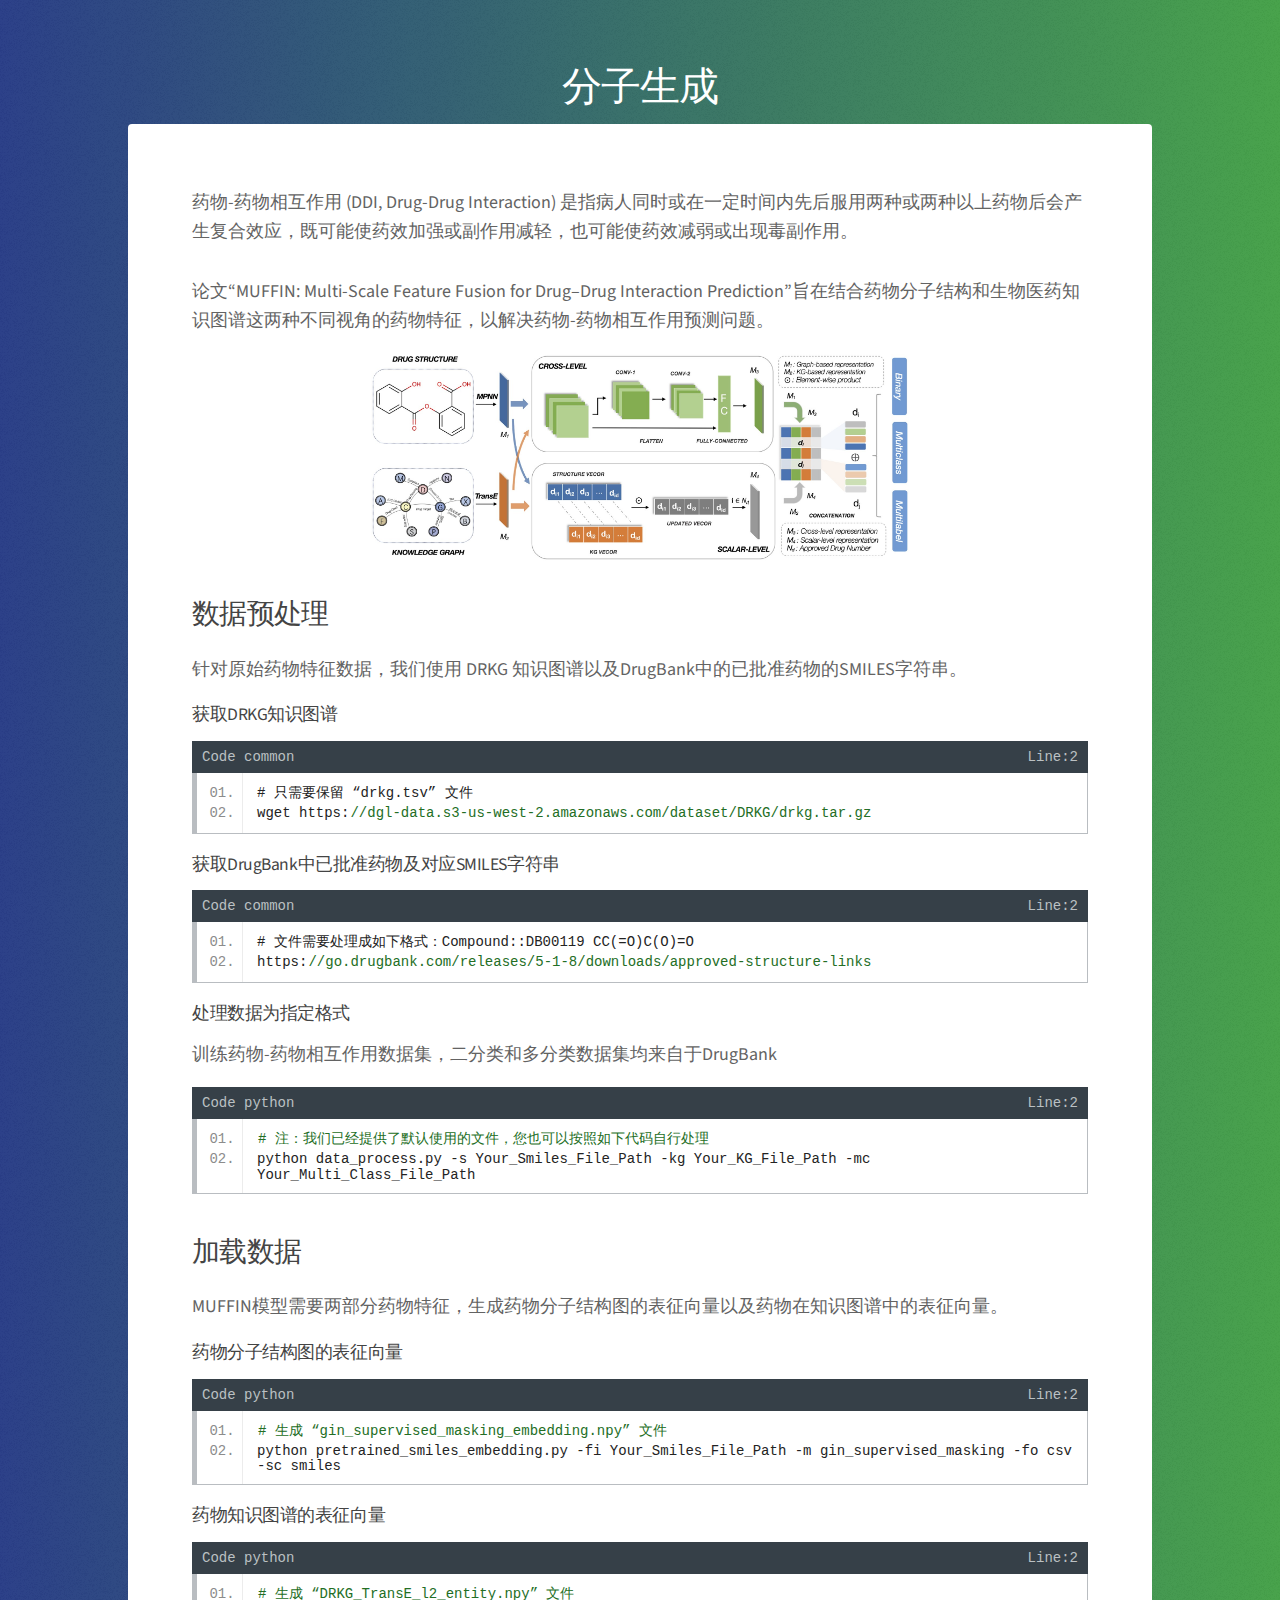
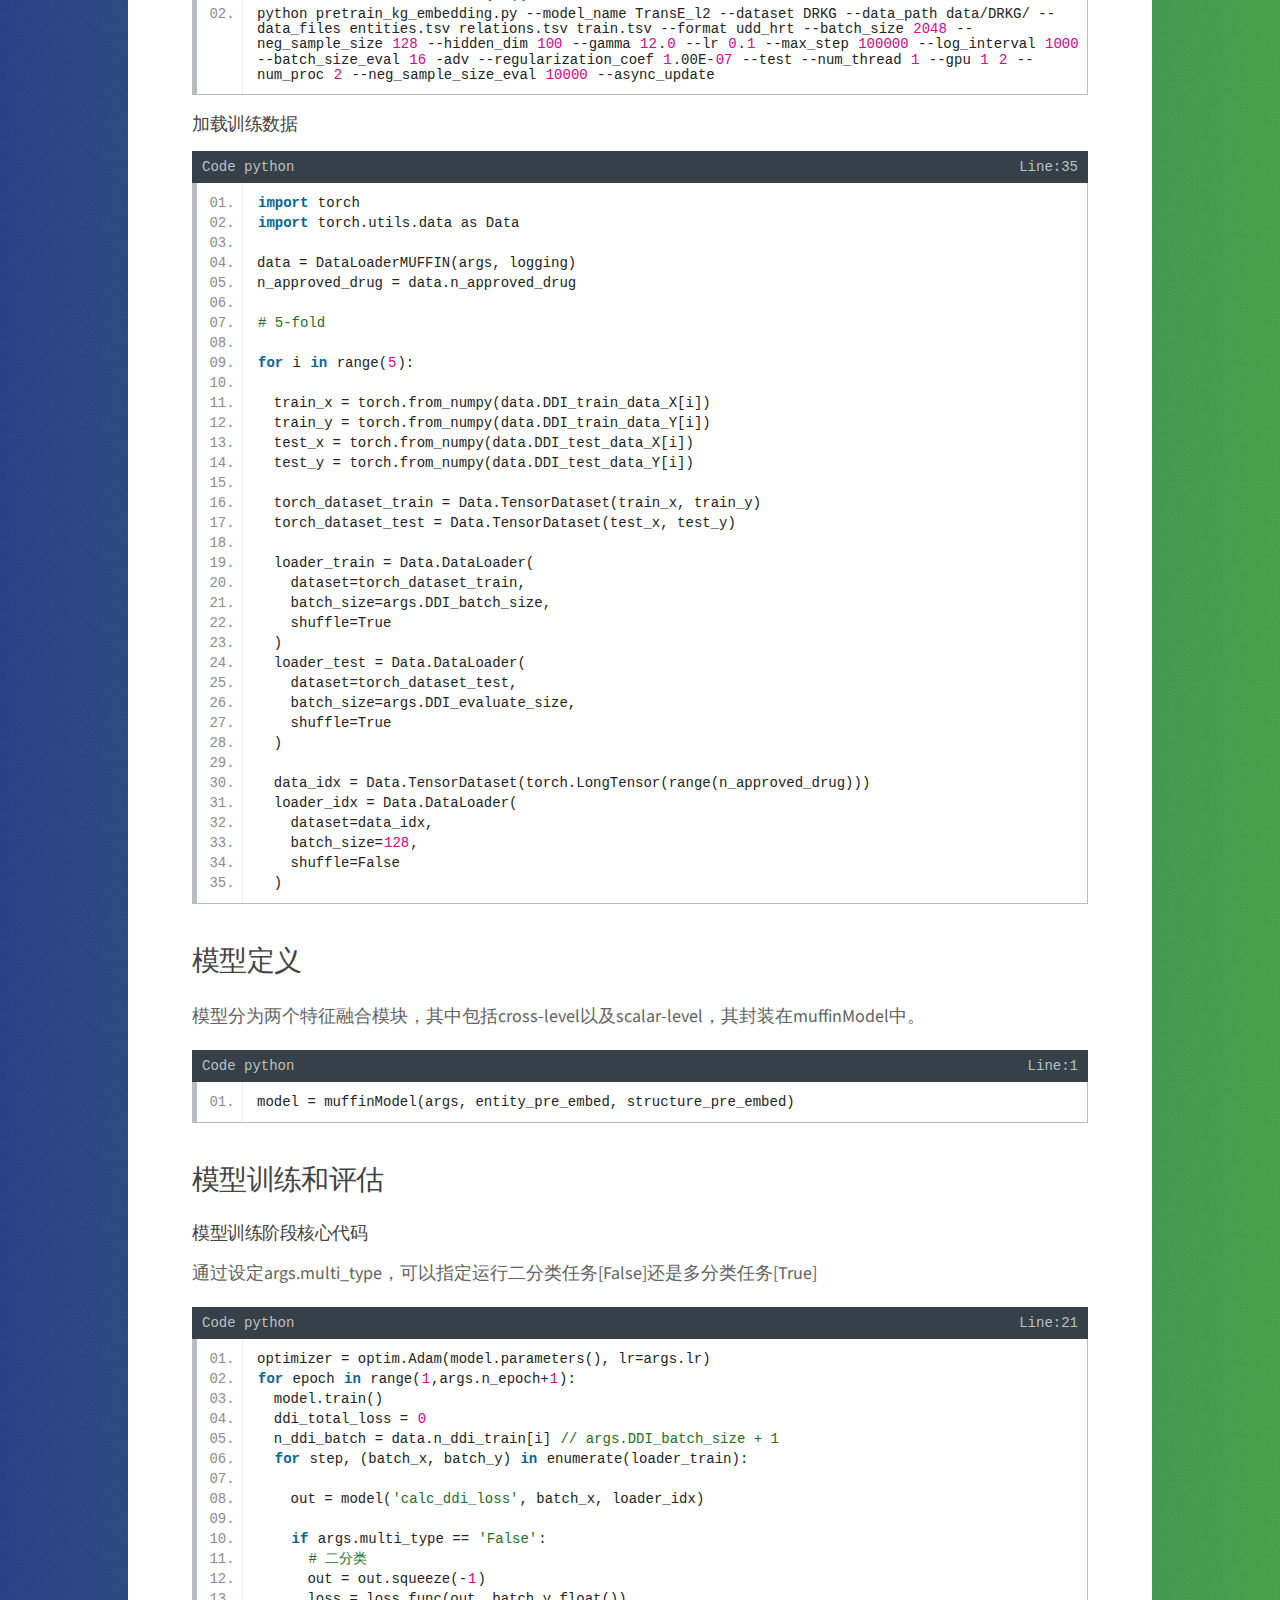
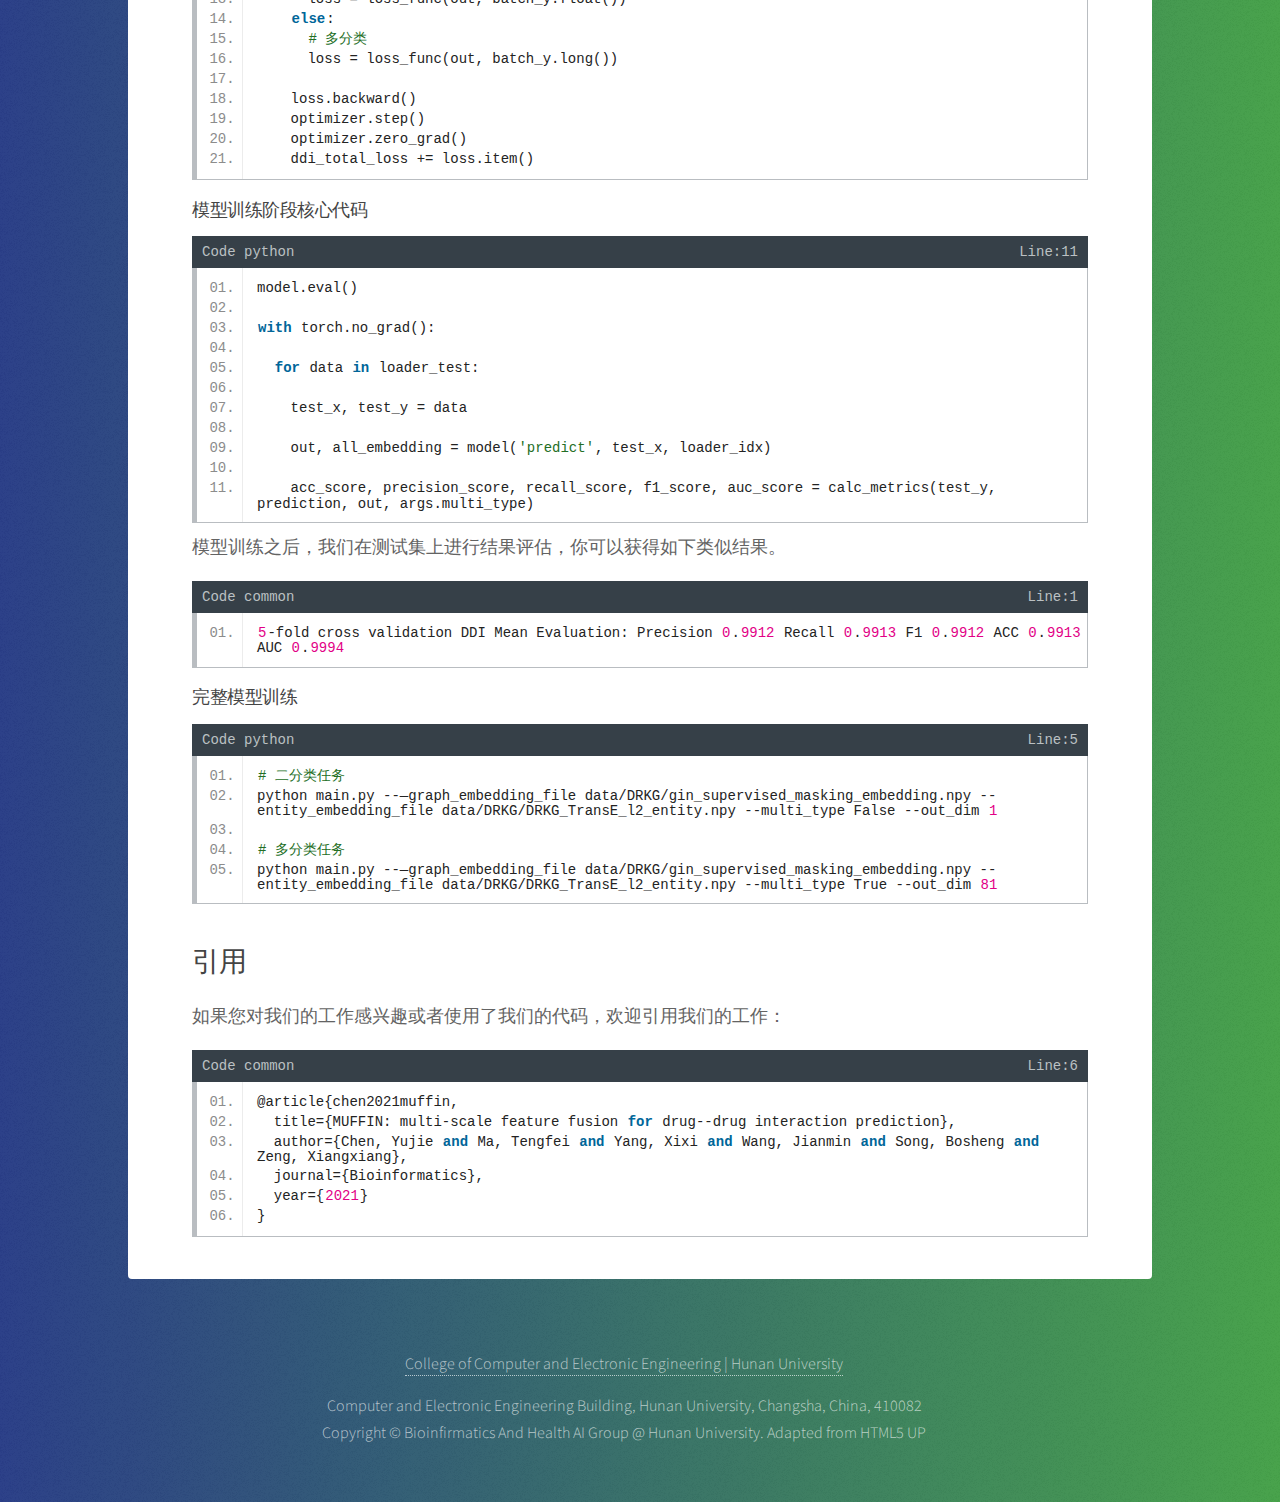
==== elements_files/element_five.html @ cf4b281a "Add files via upload" ====
<!DOCTYPE HTML>
<!--
	Stellar by HTML5 UP
	html5up.net | @ajlkn
	Free for personal and commercial use under the CCA 3.0 license (html5up.net/license)
-->
<html>
	<head>
		<title>Interaction prediction</title>
		<meta charset="utf-8" />
		<meta name="viewport" content="width=device-width, initial-scale=1, user-scalable=no" />
		<link rel="stylesheet" href="../assets/css/main.css" />
		<noscript><link rel="stylesheet" href="../assets/css/noscript.css" /></noscript>
		<link type="text/css" rel="stylesheet" href="../assets/css/elements.css" />
		<link rel="stylesheet" href="../iceui/src/iceCode.css" />
        <script src="../iceui/src/iceCode.js"></script>
       
	</head>
	<body class="is-preload">

		<!-- Wrapper -->
			<div id="wrapper">

				<!-- Header -->
					<header id="header">
						<h1>分子生成</h1>
						<!-- <p>描述</p> -->
					</header>

				<!-- Main -->
					<div id="main">

						<!-- Content -->
							<section id="content" class="main">

								<!-- Text -->
									<section>
										
										<p><b>药物-药物相互作用 (DDI, Drug-Drug Interaction) 是指病人同时或在一定时间内先后服用两种或两种以上药物后会产生复合效应，既可能使药效加强或副作用减轻，也可能使药效减弱或出现毒副作用。</b>
										<br/><br/>
									    <b>论文“MUFFIN: Multi-Scale Feature Fusion for Drug–Drug Interaction Prediction”旨在结合药物分子结构和生物医药知识图谱这两种不同视角的药物特征，以解决药物-药物相互作用预测问题。</b></p>
									    <div class="col-12" align="center"><span class="image fit"><img src="../images/self_image/interaction_prediction.png" alt="" /></span></div>

									    <h2><b>数据预处理</b></h2>
										<p><b>针对原始药物特征数据，我们使用 DRKG 知识图谱以及DrugBank中的已批准药物的SMILES字符串。</b></p>
										<h4><b>获取DRKG知识图谱</b></h4>
										<pre class = "pre"># 只需要保留 “drkg.tsv” 文件
wget https://dgl-data.s3-us-west-2.amazonaws.com/dataset/DRKG/drkg.tar.gz</pre>
<h4><b>获取DrugBank中已批准药物及对应SMILES字符串</b></h4>
										<pre class = "pre"># 文件需要处理成如下格式：Compound::DB00119 CC(=O)C(O)=O
https://go.drugbank.com/releases/5-1-8/downloads/approved-structure-links</pre>
<h4><b>处理数据为指定格式</b></h4>
<p><b>训练药物-药物相互作用数据集，二分类和多分类数据集均来自于DrugBank</b></p>
										<pre class="iceCode:python">
# 注：我们已经提供了默认使用的文件，您也可以按照如下代码自行处理
python data_process.py -s Your_Smiles_File_Path -kg Your_KG_File_Path -mc Your_Multi_Class_File_Path</pre><br/>

<h2><b>加载数据</b></h2>
<p><b>MUFFIN模型需要两部分药物特征，生成药物分子结构图的表征向量以及药物在知识图谱中的表征向量。</b></p>
<h4><b>药物分子结构图的表征向量</b></h4>
<pre class="iceCode:python">
# 生成 “gin_supervised_masking_embedding.npy” 文件
python pretrained_smiles_embedding.py -fi Your_Smiles_File_Path -m gin_supervised_masking -fo csv -sc smiles</pre>
<h4><b>药物知识图谱的表征向量</b></h4>
<pre class="iceCode:python">
# 生成 “DRKG_TransE_l2_entity.npy” 文件
python pretrain_kg_embedding.py --model_name TransE_l2 --dataset DRKG --data_path data/DRKG/ --data_files entities.tsv relations.tsv train.tsv --format udd_hrt --batch_size 2048 --neg_sample_size 128 --hidden_dim 100 --gamma 12.0 --lr 0.1 --max_step 100000 --log_interval 1000 --batch_size_eval 16 -adv --regularization_coef 1.00E-07 --test --num_thread 1 --gpu 1 2 --num_proc 2 --neg_sample_size_eval 10000 --async_update</pre>
<h4><b>加载训练数据</b></h4>
<pre class="iceCode:python">
import torch
import torch.utils.data as Data

data = DataLoaderMUFFIN(args, logging)
n_approved_drug = data.n_approved_drug

# 5-fold

for i in range(5):
  
  train_x = torch.from_numpy(data.DDI_train_data_X[i])
  train_y = torch.from_numpy(data.DDI_train_data_Y[i])
  test_x = torch.from_numpy(data.DDI_test_data_X[i])
  test_y = torch.from_numpy(data.DDI_test_data_Y[i])

  torch_dataset_train = Data.TensorDataset(train_x, train_y)
  torch_dataset_test = Data.TensorDataset(test_x, test_y)

  loader_train = Data.DataLoader(
    dataset=torch_dataset_train,
    batch_size=args.DDI_batch_size,
    shuffle=True
  )
  loader_test = Data.DataLoader(
    dataset=torch_dataset_test,
    batch_size=args.DDI_evaluate_size,
    shuffle=True
  )
  
  data_idx = Data.TensorDataset(torch.LongTensor(range(n_approved_drug)))
  loader_idx = Data.DataLoader(
    dataset=data_idx,
    batch_size=128,
    shuffle=False
  )</pre><br/>
  <h2><b>模型定义</b></h2>
<p><b>模型分为两个特征融合模块，其中包括cross-level以及scalar-level，其封装在muffinModel中。</b></p>
<pre class="iceCode:python">
model = muffinModel(args, entity_pre_embed, structure_pre_embed)</pre><br/>
<h2><b>模型训练和评估</b></h2>
<h4><b>模型训练阶段核心代码</b></h4>
<p><b>通过设定args.multi_type，可以指定运行二分类任务[False]还是多分类任务[True]</b></p>
<pre class="iceCode:python">
optimizer = optim.Adam(model.parameters(), lr=args.lr)
for epoch in range(1,args.n_epoch+1):
  model.train()
  ddi_total_loss = 0
  n_ddi_batch = data.n_ddi_train[i] // args.DDI_batch_size + 1
  for step, (batch_x, batch_y) in enumerate(loader_train):
    
    out = model('calc_ddi_loss', batch_x, loader_idx)
    
    if args.multi_type == 'False':
      # 二分类
      out = out.squeeze(-1)
      loss = loss_func(out, batch_y.float())
    else:
      # 多分类
      loss = loss_func(out, batch_y.long())
    
    loss.backward()
    optimizer.step()
    optimizer.zero_grad()
    ddi_total_loss += loss.item()</pre>

<h4><b>模型训练阶段核心代码</b></h4>
<pre class="iceCode:python">
model.eval()

with torch.no_grad():

  for data in loader_test:

    test_x, test_y = data
    
    out, all_embedding = model('predict', test_x, loader_idx)
    
    acc_score, precision_score, recall_score, f1_score, auc_score = calc_metrics(test_y, prediction, out, args.multi_type) </pre>
<p><b>模型训练之后，我们在测试集上进行结果评估，你可以获得如下类似结果。</b></p>
<pre class = "pre">5-fold cross validation DDI Mean Evaluation: Precision 0.9912 Recall 0.9913 F1 0.9912 ACC 0.9913 AUC 0.9994</pre>
<h4><b>完整模型训练</b></h4>
<pre class="iceCode:python">
# 二分类任务
python main.py --—graph_embedding_file data/DRKG/gin_supervised_masking_embedding.npy --entity_embedding_file data/DRKG/DRKG_TransE_l2_entity.npy --multi_type False --out_dim 1

# 多分类任务
python main.py --—graph_embedding_file data/DRKG/gin_supervised_masking_embedding.npy --entity_embedding_file data/DRKG/DRKG_TransE_l2_entity.npy --multi_type True --out_dim 81 </pre><br/>
<h2><b>引用</b></h2>
<p><b>如果您对我们的工作感兴趣或者使用了我们的代码，欢迎引用我们的工作：</b></p>
<pre class = "pre">@article{chen2021muffin,
  title={MUFFIN: multi-scale feature fusion for drug--drug interaction prediction},
  author={Chen, Yujie and Ma, Tengfei and Yang, Xixi and Wang, Jianmin and Song, Bosheng and Zeng, Xiangxiang},
  journal={Bioinformatics},
  year={2021}
}
</pre>
									    </div>
								        </div>
									</section>

									
					</div>

				<!-- Footer -->
					<footer id="footer">
						<!-- <p class="copyright">&copy; Untitled. Design: <a href="https://html5up.net" target="_blank">HTML5 UP</a>.</p>
						<section id="footer"> -->
							<p class="copyright">
								<a href="http://csee.hnu.edu.cn/" target="_blank">College of Computer and Electronic Engineering | Hunan University</a>
							</p>
							<p class="copyright">Computer and Electronic Engineering Building, Hunan University, Changsha, China, 410082<br />Copyright © Bioinfirmatics And Health AI Group @ Hunan University. Adapted from HTML5 UP</p>
					
					</footer>

			</div>

		<!-- Scripts -->
			<script src="../assets/js/jquery.min.js"></script>
			<script src="../assets/js/jquery.scrollex.min.js"></script>
			<script src="../assets/js/jquery.scrolly.min.js"></script>
			<script src="../assets/js/browser.min.js"></script>
			<script src="../assets/js/breakpoints.min.js"></script>
			<script src="../assets/js/util.js"></script>
			<script src="../assets/js/main.js"></script>
			<script>ice.code.light();</script>

	</body>
</html>
---- assets/css/main.css ----
@import url(fontawesome-all.min.css);
@import 'https://fonts.googleapis.com/css?family=Source+Sans+Pro:300,400';

/*
	Stellar by HTML5 UP
	html5up.net | @ajlkn
	Free for personal and commercial use under the CCA 3.0 license (html5up.net/license)
*/

html, body, div, span, applet, object,
iframe, h1, h2, h3, h4, h5, h6, p, blockquote,
pre, a, abbr, acronym, address, big, cite,
code, del, dfn, em, img, ins, kbd, q, s, samp,
small, strike, strong, sub, sup, tt, var, b,
u, i, center, dl, dt, dd, ol, ul, li, fieldset,
form, label, legend, table, caption, tbody,
tfoot, thead, tr, th, td, article, aside,
canvas, details, embed, figure, figcaption,
footer, header, hgroup, menu, nav, output, ruby,
section, summary, time, mark, audio, video {
	margin: 0;
	padding: 0;
	border: 0;
	font-size: 100%;
	font: inherit;
	vertical-align: baseline;}

article, aside, details, figcaption, figure,
footer, header, hgroup, menu, nav, section {
	display: block;}

body {
	line-height: 1;
}

ol, ul {
	list-style: none;
}

blockquote, q {
	quotes: none;
}

	blockquote:before, blockquote:after, q:before, q:after {
		content: '';
		content: none;
	}

table {
	border-collapse: collapse;
	border-spacing: 0;
}

body {
	-webkit-text-size-adjust: none;
}

mark {
	background-color: transparent;
	color: inherit;
}

input::-moz-focus-inner {
	border: 0;
	padding: 0;
}

input, select, textarea {
	-moz-appearance: none;
	-webkit-appearance: none;
	-ms-appearance: none;
	appearance: none;
}

/* Basic */

	@-ms-viewport {
		width: device-width;
	}

	body {
		-ms-overflow-style: scrollbar;
	}

	@media screen and (max-width: 480px) {

		html, body {
			min-width: 320px;
		}

	}

	html {
		box-sizing: border-box;
	}

	*, *:before, *:after {
		box-sizing: inherit;
	}

	body {
		background-color: #935d8c;
		background-image: url("images/overlay.png"), -moz-linear-gradient(45deg, #e37682 15%, #5f4d93 85%);
		background-image: url("images/overlay.png"), -webkit-linear-gradient(45deg, #e37682 15%, #5f4d93 85%);
		background-image: url("images/overlay.png"), -ms-linear-gradient(45deg, #e37682 15%, #5f4d93 85%);
		/*background-image: url("images/overlay.png"), linear-gradient(45deg, #e37682 15%, #5f4d93 85%);*/
		/*background-image: url("images/overlay.png"), linear-gradient(45deg, #726193 20%, #e37b7c 60%, #ffe4b4);*/
		/*background-image: url("images/overlay.png"), linear-gradient(45deg,  #9dc66b 20%, #4fa49a 55%, #4361c2);*/
		/*background-image: url("images/overlay.png"), linear-gradient(to right, rgb(62, 81, 81), rgb(222, 203, 164));*/
		background-image: url("images/overlay.png"), linear-gradient(to right, rgb(40, 60, 134), rgb(69, 162, 71));

		 
		
	}

		body.is-preload *, body.is-preload *:before, body.is-preload *:after {
			-moz-animation: none !important;
			-webkit-animation: none !important;
			-ms-animation: none !important;
			animation: none !important;
			-moz-transition: none !important;
			-webkit-transition: none !important;
			-ms-transition: none !important;
			transition: none !important;
		}

/* Type */

	body {
		background-color: #935d8c;
		color: rgba(255, 255, 255, 0.65);
	}

	body, input, select, textarea {
		font-family: "Source Sans Pro", Helvetica, sans-serif;
		font-size: 17pt;
		font-weight: 300;
		line-height: 1.65;
	}

		@media screen and (max-width: 1680px) {

			body, input, select, textarea {
				font-size: 14pt;
			}

		}

		@media screen and (max-width: 1280px) {

			body, input, select, textarea {
				font-size: 12pt;
			}

		}

		@media screen and (max-width: 360px) {

			body, input, select, textarea {
				font-size: 11pt;
			}

		}

	a {
		-moz-transition: color 0.2s ease, border-bottom 0.2s ease;
		-webkit-transition: color 0.2s ease, border-bottom 0.2s ease;
		-ms-transition: color 0.2s ease, border-bottom 0.2s ease;
		transition: color 0.2s ease, border-bottom 0.2s ease;
		text-decoration: none;
		border-bottom: dotted 1px;
		color: inherit;
	}

		a:hover {
			border-bottom-color: transparent;
		}

	strong, b {
		font-weight: 400;
	}

	em, i {
		font-style: italic;
	}

	p {
		margin: 0 0 2em 0;
	}

		p.content {
			-moz-columns: 20em 2;
			-webkit-columns: 20em 2;
			-ms-columns: 20em 2;
			columns: 20em 2;
			-moz-column-gap: 2em;
			-webkit-column-gap: 2em;
			-ms-column-gap: 2em;
			column-gap: 2em;
			text-align: justify;
		}

	h1, h2, h3, h4, h5, h6 {
		font-weight: 300;
		line-height: 1.5;
		margin: 0 0 0.7em 0;
		letter-spacing: -0.025em;
	}

		h1 a, h2 a, h3 a, h4 a, h5 a, h6 a {
			color: inherit;
			text-decoration: none;
		}

	h1 {
		font-size: 2.5em;
		line-height: 1.2;
	}

	h2 {
		font-size: 1.5em;
	}

	h3 {
		font-size: 1.25em;
	}

	h4 {
		font-size: 1.1em;
	}

	h5 {
		font-size: 0.9em;
	}

	h6 {
		font-size: 0.7em;
	}

	@media screen and (max-width: 736px) {

		h1 {
			font-size: 2em;
		}

	}

	sub {
		font-size: 0.8em;
		position: relative;
		top: 0.5em;
	}

	sup {
		font-size: 0.8em;
		position: relative;
		top: -0.5em;
	}

	blockquote {
		border-left: solid 4px;
		font-style: italic;
		margin: 0 0 2em 0;
		padding: 0.5em 0 0.5em 2em;
	}

	code {
		border-radius: 8px;
		border: solid 1px;
		font-family: "Courier New", monospace;
		font-size: 0.9em;
		margin: 0 0.25em;
		padding: 0.25em 0.65em;
	}

	/*pre {
		-webkit-overflow-scrolling: touch;
		font-family: "Courier New", monospace;
		font-size: 0.9em;
		margin: 0 0 2em 0;
	}

		pre code {
			display: block;
			line-height: 1.75;
			padding: 1em 1.5em;
			overflow-x: auto;
		}*/

	hr {
		border: 0;
		border-bottom: solid 1px;
		margin: 2em 0;
	}

		hr.major {
			margin: 3em 0;
		}

	.align-left {
		text-align: left;
	}

	.align-center {
		text-align: center;
	}

	.align-right {
		text-align: right;
	}

	input, select, textarea {
		color: #ffffff;
	}

	a:hover {
		color: #ffffff;
	}

	strong, b {
		color: #ffffff;
	}

	h1, h2, h3, h4, h5, h6 {
		color: #ffffff;
	}

	blockquote {
		border-left-color: rgba(255, 255, 255, 0.35);
	}

	code {
		background: rgba(255, 255, 255, 0.075);
		border-color: rgba(255, 255, 255, 0.35);
	}

	hr {
		border-bottom-color: rgba(255, 255, 255, 0.35);
	}

/* Row */

	.row {
		display: flex;
		flex-wrap: wrap;
		box-sizing: border-box;
		align-items: stretch;
	}

		.row > * {
			box-sizing: border-box;
		}

		.row.gtr-uniform > * > :last-child {
			margin-bottom: 0;
		}

		.row.aln-left {
			justify-content: flex-start;
		}

		.row.aln-center {
			justify-content: center;
		}

		.row.aln-right {
			justify-content: flex-end;
		}

		.row.aln-top {
			align-items: flex-start;
		}

		.row.aln-middle {
			align-items: center;
		}

		.row.aln-bottom {
			align-items: flex-end;
		}

		.row > .imp {
			order: -1;
		}

		.row > .col-1 {
			width: 8.33333%;
		}

		.row > .off-1 {
			margin-left: 8.33333%;
		}

		.row > .col-2 {
			width: 16.66667%;
		}

		.row > .off-2 {
			margin-left: 16.66667%;
		}

		.row > .col-3 {
			width: 25%;
		}

		.row > .off-3 {
			margin-left: 25%;
		}

		.row > .col-4 {
			width: 33.33333%;
		}

		.row > .off-4 {
			margin-left: 33.33333%;
		}

		.row > .col-5 {
			width: 41.66667%;
		}

		.row > .off-5 {
			margin-left: 41.66667%;
		}

		.row > .col-6 {
			width: 50%;
		}

		.row > .off-6 {
			margin-left: 50%;
		}

		.row > .col-7 {
			width: 58.33333%;
		}

		.row > .off-7 {
			margin-left: 58.33333%;
		}

		.row > .col-8 {
			width: 66.66667%;
		}

		.row > .off-8 {
			margin-left: 66.66667%;
		}

		.row > .col-9 {
			width: 75%;
		}

		.row > .off-9 {
			margin-left: 75%;
		}

		.row > .col-10 {
			width: 83.33333%;
		}

		.row > .off-10 {
			margin-left: 83.33333%;
		}

		.row > .col-11 {
			width: 91.66667%;
		}

		.row > .off-11 {
			margin-left: 91.66667%;
		}

		.row > .col-12 {
			width: 100%;
		}

		.row > .off-12 {
			margin-left: 100%;
		}

		.row.gtr-0 {
			margin-top: 0;
			margin-left: 0em;
		}

			.row.gtr-0 > * {
				padding: 0 0 0 0em;
			}

			.row.gtr-0.gtr-uniform {
				margin-top: 0em;
			}

				.row.gtr-0.gtr-uniform > * {
					padding-top: 0em;
				}

		.row.gtr-25 {
			margin-top: 0;
			margin-left: -0.375em;
		}

			.row.gtr-25 > * {
				padding: 0 0 0 0.375em;
			}

			.row.gtr-25.gtr-uniform {
				margin-top: -0.375em;
			}

				.row.gtr-25.gtr-uniform > * {
					padding-top: 0.375em;
				}

		.row.gtr-50 {
			margin-top: 0;
			margin-left: -0.75em;
		}

			.row.gtr-50 > * {
				padding: 0 0 0 0.75em;
			}

			.row.gtr-50.gtr-uniform {
				margin-top: -0.75em;
			}

				.row.gtr-50.gtr-uniform > * {
					padding-top: 0.75em;
				}

		.row {
			margin-top: 0;
			margin-left: -1.5em;
		}

			.row > * {
				padding: 0 0 0 1.5em;
			}

			.row.gtr-uniform {
				margin-top: -1.5em;
			}

				.row.gtr-uniform > * {
					padding-top: 1.5em;
				}

		.row.gtr-150 {
			margin-top: 0;
			margin-left: -2.25em;
		}

			.row.gtr-150 > * {
				padding: 0 0 0 2.25em;
			}

			.row.gtr-150.gtr-uniform {
				margin-top: -2.25em;
			}

				.row.gtr-150.gtr-uniform > * {
					padding-top: 2.25em;
				}

		.row.gtr-200 {
			margin-top: 0;
			margin-left: -3em;
		}

			.row.gtr-200 > * {
				padding: 0 0 0 3em;
			}

			.row.gtr-200.gtr-uniform {
				margin-top: -3em;
			}

				.row.gtr-200.gtr-uniform > * {
					padding-top: 3em;
				}

		@media screen and (max-width: 1680px) {

			.row {
				display: flex;
				flex-wrap: wrap;
				box-sizing: border-box;
				align-items: stretch;
			}

				.row > * {
					box-sizing: border-box;
				}

				.row.gtr-uniform > * > :last-child {
					margin-bottom: 0;
				}

				.row.aln-left {
					justify-content: flex-start;
				}

				.row.aln-center {
					justify-content: center;
				}

				.row.aln-right {
					justify-content: flex-end;
				}

				.row.aln-top {
					align-items: flex-start;
				}

				.row.aln-middle {
					align-items: center;
				}

				.row.aln-bottom {
					align-items: flex-end;
				}

				.row > .imp-xlarge {
					order: -1;
				}

				.row > .col-1-xlarge {
					width: 8.33333%;
				}

				.row > .off-1-xlarge {
					margin-left: 8.33333%;
				}

				.row > .col-2-xlarge {
					width: 16.66667%;
				}

				.row > .off-2-xlarge {
					margin-left: 16.66667%;
				}

				.row > .col-3-xlarge {
					width: 25%;
				}

				.row > .off-3-xlarge {
					margin-left: 25%;
				}

				.row > .col-4-xlarge {
					width: 33.33333%;
				}

				.row > .off-4-xlarge {
					margin-left: 33.33333%;
				}

				.row > .col-5-xlarge {
					width: 41.66667%;
				}

				.row > .off-5-xlarge {
					margin-left: 41.66667%;
				}

				.row > .col-6-xlarge {
					width: 50%;
				}

				.row > .off-6-xlarge {
					margin-left: 50%;
				}

				.row > .col-7-xlarge {
					width: 58.33333%;
				}

				.row > .off-7-xlarge {
					margin-left: 58.33333%;
				}

				.row > .col-8-xlarge {
					width: 66.66667%;
				}

				.row > .off-8-xlarge {
					margin-left: 66.66667%;
				}

				.row > .col-9-xlarge {
					width: 75%;
				}

				.row > .off-9-xlarge {
					margin-left: 75%;
				}

				.row > .col-10-xlarge {
					width: 83.33333%;
				}

				.row > .off-10-xlarge {
					margin-left: 83.33333%;
				}

				.row > .col-11-xlarge {
					width: 91.66667%;
				}

				.row > .off-11-xlarge {
					margin-left: 91.66667%;
				}

				.row > .col-12-xlarge {
					width: 100%;
				}

				.row > .off-12-xlarge {
					margin-left: 100%;
				}

				.row.gtr-0 {
					margin-top: 0;
					margin-left: 0em;
				}

					.row.gtr-0 > * {
						padding: 0 0 0 0em;
					}

					.row.gtr-0.gtr-uniform {
						margin-top: 0em;
					}

						.row.gtr-0.gtr-uniform > * {
							padding-top: 0em;
						}

				.row.gtr-25 {
					margin-top: 0;
					margin-left: -0.375em;
				}

					.row.gtr-25 > * {
						padding: 0 0 0 0.375em;
					}

					.row.gtr-25.gtr-uniform {
						margin-top: -0.375em;
					}

						.row.gtr-25.gtr-uniform > * {
							padding-top: 0.375em;
						}

				.row.gtr-50 {
					margin-top: 0;
					margin-left: -0.75em;
				}

					.row.gtr-50 > * {
						padding: 0 0 0 0.75em;
					}

					.row.gtr-50.gtr-uniform {
						margin-top: -0.75em;
					}

						.row.gtr-50.gtr-uniform > * {
							padding-top: 0.75em;
						}

				.row {
					margin-top: 0;
					margin-left: -1.5em;
				}

					.row > * {
						padding: 0 0 0 1.5em;
					}

					.row.gtr-uniform {
						margin-top: -1.5em;
					}

						.row.gtr-uniform > * {
							padding-top: 1.5em;
						}

				.row.gtr-150 {
					margin-top: 0;
					margin-left: -2.25em;
				}

					.row.gtr-150 > * {
						padding: 0 0 0 2.25em;
					}

					.row.gtr-150.gtr-uniform {
						margin-top: -2.25em;
					}

						.row.gtr-150.gtr-uniform > * {
							padding-top: 2.25em;
						}

				.row.gtr-200 {
					margin-top: 0;
					margin-left: -3em;
				}

					.row.gtr-200 > * {
						padding: 0 0 0 3em;
					}

					.row.gtr-200.gtr-uniform {
						margin-top: -3em;
					}

						.row.gtr-200.gtr-uniform > * {
							padding-top: 3em;
						}

		}

		@media screen and (max-width: 1280px) {

			.row {
				display: flex;
				flex-wrap: wrap;
				box-sizing: border-box;
				align-items: stretch;
			}

				.row > * {
					box-sizing: border-box;
				}

				.row.gtr-uniform > * > :last-child {
					margin-bottom: 0;
				}

				.row.aln-left {
					justify-content: flex-start;
				}

				.row.aln-center {
					justify-content: center;
				}

				.row.aln-right {
					justify-content: flex-end;
				}

				.row.aln-top {
					align-items: flex-start;
				}

				.row.aln-middle {
					align-items: center;
				}

				.row.aln-bottom {
					align-items: flex-end;
				}

				.row > .imp-large {
					order: -1;
				}

				.row > .col-1-large {
					width: 8.33333%;
				}

				.row > .off-1-large {
					margin-left: 8.33333%;
				}

				.row > .col-2-large {
					width: 16.66667%;
				}

				.row > .off-2-large {
					margin-left: 16.66667%;
				}

				.row > .col-3-large {
					width: 25%;
				}

				.row > .off-3-large {
					margin-left: 25%;
				}

				.row > .col-4-large {
					width: 33.33333%;
				}

				.row > .off-4-large {
					margin-left: 33.33333%;
				}

				.row > .col-5-large {
					width: 41.66667%;
				}

				.row > .off-5-large {
					margin-left: 41.66667%;
				}

				.row > .col-6-large {
					width: 50%;
				}

				.row > .off-6-large {
					margin-left: 50%;
				}

				.row > .col-7-large {
					width: 58.33333%;
				}

				.row > .off-7-large {
					margin-left: 58.33333%;
				}

				.row > .col-8-large {
					width: 66.66667%;
				}

				.row > .off-8-large {
					margin-left: 66.66667%;
				}

				.row > .col-9-large {
					width: 75%;
				}

				.row > .off-9-large {
					margin-left: 75%;
				}

				.row > .col-10-large {
					width: 83.33333%;
				}

				.row > .off-10-large {
					margin-left: 83.33333%;
				}

				.row > .col-11-large {
					width: 91.66667%;
				}

				.row > .off-11-large {
					margin-left: 91.66667%;
				}

				.row > .col-12-large {
					width: 100%;
				}

				.row > .off-12-large {
					margin-left: 100%;
				}

				.row.gtr-0 {
					margin-top: 0;
					margin-left: 0em;
				}

					.row.gtr-0 > * {
						padding: 0 0 0 0em;
					}

					.row.gtr-0.gtr-uniform {
						margin-top: 0em;
					}

						.row.gtr-0.gtr-uniform > * {
							padding-top: 0em;
						}

				.row.gtr-25 {
					margin-top: 0;
					margin-left: -0.375em;
				}

					.row.gtr-25 > * {
						padding: 0 0 0 0.375em;
					}

					.row.gtr-25.gtr-uniform {
						margin-top: -0.375em;
					}

						.row.gtr-25.gtr-uniform > * {
							padding-top: 0.375em;
						}

				.row.gtr-50 {
					margin-top: 0;
					margin-left: -0.75em;
				}

					.row.gtr-50 > * {
						padding: 0 0 0 0.75em;
					}

					.row.gtr-50.gtr-uniform {
						margin-top: -0.75em;
					}

						.row.gtr-50.gtr-uniform > * {
							padding-top: 0.75em;
						}

				.row {
					margin-top: 0;
					margin-left: -1.5em;
				}

					.row > * {
						padding: 0 0 0 1.5em;
					}

					.row.gtr-uniform {
						margin-top: -1.5em;
					}

						.row.gtr-uniform > * {
							padding-top: 1.5em;
						}

				.row.gtr-150 {
					margin-top: 0;
					margin-left: -2.25em;
				}

					.row.gtr-150 > * {
						padding: 0 0 0 2.25em;
					}

					.row.gtr-150.gtr-uniform {
						margin-top: -2.25em;
					}

						.row.gtr-150.gtr-uniform > * {
							padding-top: 2.25em;
						}

				.row.gtr-200 {
					margin-top: 0;
					margin-left: -3em;
				}

					.row.gtr-200 > * {
						padding: 0 0 0 3em;
					}

					.row.gtr-200.gtr-uniform {
						margin-top: -3em;
					}

						.row.gtr-200.gtr-uniform > * {
							padding-top: 3em;
						}

		}

		@media screen and (max-width: 980px) {

			.row {
				display: flex;
				flex-wrap: wrap;
				box-sizing: border-box;
				align-items: stretch;
			}

				.row > * {
					box-sizing: border-box;
				}

				.row.gtr-uniform > * > :last-child {
					margin-bottom: 0;
				}

				.row.aln-left {
					justify-content: flex-start;
				}

				.row.aln-center {
					justify-content: center;
				}

				.row.aln-right {
					justify-content: flex-end;
				}

				.row.aln-top {
					align-items: flex-start;
				}

				.row.aln-middle {
					align-items: center;
				}

				.row.aln-bottom {
					align-items: flex-end;
				}

				.row > .imp-medium {
					order: -1;
				}

				.row > .col-1-medium {
					width: 8.33333%;
				}

				.row > .off-1-medium {
					margin-left: 8.33333%;
				}

				.row > .col-2-medium {
					width: 16.66667%;
				}

				.row > .off-2-medium {
					margin-left: 16.66667%;
				}

				.row > .col-3-medium {
					width: 25%;
				}

				.row > .off-3-medium {
					margin-left: 25%;
				}

				.row > .col-4-medium {
					width: 33.33333%;
				}

				.row > .off-4-medium {
					margin-left: 33.33333%;
				}

				.row > .col-5-medium {
					width: 41.66667%;
				}

				.row > .off-5-medium {
					margin-left: 41.66667%;
				}

				.row > .col-6-medium {
					width: 50%;
				}

				.row > .off-6-medium {
					margin-left: 50%;
				}

				.row > .col-7-medium {
					width: 58.33333%;
				}

				.row > .off-7-medium {
					margin-left: 58.33333%;
				}

				.row > .col-8-medium {
					width: 66.66667%;
				}

				.row > .off-8-medium {
					margin-left: 66.66667%;
				}

				.row > .col-9-medium {
					width: 75%;
				}

				.row > .off-9-medium {
					margin-left: 75%;
				}

				.row > .col-10-medium {
					width: 83.33333%;
				}

				.row > .off-10-medium {
					margin-left: 83.33333%;
				}

				.row > .col-11-medium {
					width: 91.66667%;
				}

				.row > .off-11-medium {
					margin-left: 91.66667%;
				}

				.row > .col-12-medium {
					width: 100%;
				}

				.row > .off-12-medium {
					margin-left: 100%;
				}

				.row.gtr-0 {
					margin-top: 0;
					margin-left: 0em;
				}

					.row.gtr-0 > * {
						padding: 0 0 0 0em;
					}

					.row.gtr-0.gtr-uniform {
						margin-top: 0em;
					}

						.row.gtr-0.gtr-uniform > * {
							padding-top: 0em;
						}

				.row.gtr-25 {
					margin-top: 0;
					margin-left: -0.375em;
				}

					.row.gtr-25 > * {
						padding: 0 0 0 0.375em;
					}

					.row.gtr-25.gtr-uniform {
						margin-top: -0.375em;
					}

						.row.gtr-25.gtr-uniform > * {
							padding-top: 0.375em;
						}

				.row.gtr-50 {
					margin-top: 0;
					margin-left: -0.75em;
				}

					.row.gtr-50 > * {
						padding: 0 0 0 0.75em;
					}

					.row.gtr-50.gtr-uniform {
						margin-top: -0.75em;
					}

						.row.gtr-50.gtr-uniform > * {
							padding-top: 0.75em;
						}

				.row {
					margin-top: 0;
					margin-left: -1.5em;
				}

					.row > * {
						padding: 0 0 0 1.5em;
					}

					.row.gtr-uniform {
						margin-top: -1.5em;
					}

						.row.gtr-uniform > * {
							padding-top: 1.5em;
						}

				.row.gtr-150 {
					margin-top: 0;
					margin-left: -2.25em;
				}

					.row.gtr-150 > * {
						padding: 0 0 0 2.25em;
					}

					.row.gtr-150.gtr-uniform {
						margin-top: -2.25em;
					}

						.row.gtr-150.gtr-uniform > * {
							padding-top: 2.25em;
						}

				.row.gtr-200 {
					margin-top: 0;
					margin-left: -3em;
				}

					.row.gtr-200 > * {
						padding: 0 0 0 3em;
					}

					.row.gtr-200.gtr-uniform {
						margin-top: -3em;
					}

						.row.gtr-200.gtr-uniform > * {
							padding-top: 3em;
						}

		}

		@media screen and (max-width: 736px) {

			.row {
				display: flex;
				flex-wrap: wrap;
				box-sizing: border-box;
				align-items: stretch;
			}

				.row > * {
					box-sizing: border-box;
				}

				.row.gtr-uniform > * > :last-child {
					margin-bottom: 0;
				}

				.row.aln-left {
					justify-content: flex-start;
				}

				.row.aln-center {
					justify-content: center;
				}

				.row.aln-right {
					justify-content: flex-end;
				}

				.row.aln-top {
					align-items: flex-start;
				}

				.row.aln-middle {
					align-items: center;
				}

				.row.aln-bottom {
					align-items: flex-end;
				}

				.row > .imp-small {
					order: -1;
				}

				.row > .col-1-small {
					width: 8.33333%;
				}

				.row > .off-1-small {
					margin-left: 8.33333%;
				}

				.row > .col-2-small {
					width: 16.66667%;
				}

				.row > .off-2-small {
					margin-left: 16.66667%;
				}

				.row > .col-3-small {
					width: 25%;
				}

				.row > .off-3-small {
					margin-left: 25%;
				}

				.row > .col-4-small {
					width: 33.33333%;
				}

				.row > .off-4-small {
					margin-left: 33.33333%;
				}

				.row > .col-5-small {
					width: 41.66667%;
				}

				.row > .off-5-small {
					margin-left: 41.66667%;
				}

				.row > .col-6-small {
					width: 50%;
				}

				.row > .off-6-small {
					margin-left: 50%;
				}

				.row > .col-7-small {
					width: 58.33333%;
				}

				.row > .off-7-small {
					margin-left: 58.33333%;
				}

				.row > .col-8-small {
					width: 66.66667%;
				}

				.row > .off-8-small {
					margin-left: 66.66667%;
				}

				.row > .col-9-small {
					width: 75%;
				}

				.row > .off-9-small {
					margin-left: 75%;
				}

				.row > .col-10-small {
					width: 83.33333%;
				}

				.row > .off-10-small {
					margin-left: 83.33333%;
				}

				.row > .col-11-small {
					width: 91.66667%;
				}

				.row > .off-11-small {
					margin-left: 91.66667%;
				}

				.row > .col-12-small {
					width: 100%;
				}

				.row > .off-12-small {
					margin-left: 100%;
				}

				.row.gtr-0 {
					margin-top: 0;
					margin-left: 0em;
				}

					.row.gtr-0 > * {
						padding: 0 0 0 0em;
					}

					.row.gtr-0.gtr-uniform {
						margin-top: 0em;
					}

						.row.gtr-0.gtr-uniform > * {
							padding-top: 0em;
						}

				.row.gtr-25 {
					margin-top: 0;
					margin-left: -0.25em;
				}

					.row.gtr-25 > * {
						padding: 0 0 0 0.25em;
					}

					.row.gtr-25.gtr-uniform {
						margin-top: -0.25em;
					}

						.row.gtr-25.gtr-uniform > * {
							padding-top: 0.25em;
						}

				.row.gtr-50 {
					margin-top: 0;
					margin-left: -0.5em;
				}

					.row.gtr-50 > * {
						padding: 0 0 0 0.5em;
					}

					.row.gtr-50.gtr-uniform {
						margin-top: -0.5em;
					}

						.row.gtr-50.gtr-uniform > * {
							padding-top: 0.5em;
						}

				.row {
					margin-top: 0;
					margin-left: -1em;
				}

					.row > * {
						padding: 0 0 0 1em;
					}

					.row.gtr-uniform {
						margin-top: -1em;
					}

						.row.gtr-uniform > * {
							padding-top: 1em;
						}

				.row.gtr-150 {
					margin-top: 0;
					margin-left: -1.5em;
				}

					.row.gtr-150 > * {
						padding: 0 0 0 1.5em;
					}

					.row.gtr-150.gtr-uniform {
						margin-top: -1.5em;
					}

						.row.gtr-150.gtr-uniform > * {
							padding-top: 1.5em;
						}

				.row.gtr-200 {
					margin-top: 0;
					margin-left: -2em;
				}

					.row.gtr-200 > * {
						padding: 0 0 0 2em;
					}

					.row.gtr-200.gtr-uniform {
						margin-top: -2em;
					}

						.row.gtr-200.gtr-uniform > * {
							padding-top: 2em;
						}

		}

		@media screen and (max-width: 480px) {

			.row {
				display: flex;
				flex-wrap: wrap;
				box-sizing: border-box;
				align-items: stretch;
			}

				.row > * {
					box-sizing: border-box;
				}

				.row.gtr-uniform > * > :last-child {
					margin-bottom: 0;
				}

				.row.aln-left {
					justify-content: flex-start;
				}

				.row.aln-center {
					justify-content: center;
				}

				.row.aln-right {
					justify-content: flex-end;
				}

				.row.aln-top {
					align-items: flex-start;
				}

				.row.aln-middle {
					align-items: center;
				}

				.row.aln-bottom {
					align-items: flex-end;
				}

				.row > .imp-xsmall {
					order: -1;
				}

				.row > .col-1-xsmall {
					width: 8.33333%;
				}

				.row > .off-1-xsmall {
					margin-left: 8.33333%;
				}

				.row > .col-2-xsmall {
					width: 16.66667%;
				}

				.row > .off-2-xsmall {
					margin-left: 16.66667%;
				}

				.row > .col-3-xsmall {
					width: 25%;
				}

				.row > .off-3-xsmall {
					margin-left: 25%;
				}

				.row > .col-4-xsmall {
					width: 33.33333%;
				}

				.row > .off-4-xsmall {
					margin-left: 33.33333%;
				}

				.row > .col-5-xsmall {
					width: 41.66667%;
				}

				.row > .off-5-xsmall {
					margin-left: 41.66667%;
				}

				.row > .col-6-xsmall {
					width: 50%;
				}

				.row > .off-6-xsmall {
					margin-left: 50%;
				}

				.row > .col-7-xsmall {
					width: 58.33333%;
				}

				.row > .off-7-xsmall {
					margin-left: 58.33333%;
				}

				.row > .col-8-xsmall {
					width: 66.66667%;
				}

				.row > .off-8-xsmall {
					margin-left: 66.66667%;
				}

				.row > .col-9-xsmall {
					width: 75%;
				}

				.row > .off-9-xsmall {
					margin-left: 75%;
				}

				.row > .col-10-xsmall {
					width: 83.33333%;
				}

				.row > .off-10-xsmall {
					margin-left: 83.33333%;
				}

				.row > .col-11-xsmall {
					width: 91.66667%;
				}

				.row > .off-11-xsmall {
					margin-left: 91.66667%;
				}

				.row > .col-12-xsmall {
					width: 100%;
				}

				.row > .off-12-xsmall {
					margin-left: 100%;
				}

				.row.gtr-0 {
					margin-top: 0;
					margin-left: 0em;
				}

					.row.gtr-0 > * {
						padding: 0 0 0 0em;
					}

					.row.gtr-0.gtr-uniform {
						margin-top: 0em;
					}

						.row.gtr-0.gtr-uniform > * {
							padding-top: 0em;
						}

				.row.gtr-25 {
					margin-top: 0;
					margin-left: -0.3125em;
				}

					.row.gtr-25 > * {
						padding: 0 0 0 0.3125em;
					}

					.row.gtr-25.gtr-uniform {
						margin-top: -0.3125em;
					}

						.row.gtr-25.gtr-uniform > * {
							padding-top: 0.3125em;
						}

				.row.gtr-50 {
					margin-top: 0;
					margin-left: -0.625em;
				}

					.row.gtr-50 > * {
						padding: 0 0 0 0.625em;
					}

					.row.gtr-50.gtr-uniform {
						margin-top: -0.625em;
					}

						.row.gtr-50.gtr-uniform > * {
							padding-top: 0.625em;
						}

				.row {
					margin-top: 0;
					margin-left: -1.25em;
				}

					.row > * {
						padding: 0 0 0 1.25em;
					}

					.row.gtr-uniform {
						margin-top: -1.25em;
					}

						.row.gtr-uniform > * {
							padding-top: 1.25em;
						}

				.row.gtr-150 {
					margin-top: 0;
					margin-left: -1.875em;
				}

					.row.gtr-150 > * {
						padding: 0 0 0 1.875em;
					}

					.row.gtr-150.gtr-uniform {
						margin-top: -1.875em;
					}

						.row.gtr-150.gtr-uniform > * {
							padding-top: 1.875em;
						}

				.row.gtr-200 {
					margin-top: 0;
					margin-left: -2.5em;
				}

					.row.gtr-200 > * {
						padding: 0 0 0 2.5em;
					}

					.row.gtr-200.gtr-uniform {
						margin-top: -2.5em;
					}

						.row.gtr-200.gtr-uniform > * {
							padding-top: 2.5em;
						}

		}

/* Box */

	.box {
		border-radius: 8px;
		border: solid;
		margin-bottom: 2em;
		padding: 1.5em;
	}

		.box > :last-child,
		.box > :last-child > :last-child,
		.box > :last-child > :last-child > :last-child {
			margin-bottom: 0;
		}

		.box.alt {
			border: 0;
			border-radius: 0;
			padding: 0;
		}

	.box {
		border-color: rgba(255, 255, 255, 0.35);
	}

/* Button */

	input[type="submit"],
	input[type="reset"],
	input[type="button"],
	button,
	.button {
		-moz-appearance: none;
		-webkit-appearance: none;
		-ms-appearance: none;
		appearance: none;
		-moz-transition: background-color 0.2s ease-in-out, color 0.2s ease-in-out;
		-webkit-transition: background-color 0.2s ease-in-out, color 0.2s ease-in-out;
		-ms-transition: background-color 0.2s ease-in-out, color 0.2s ease-in-out;
		transition: background-color 0.2s ease-in-out, color 0.2s ease-in-out;
		border-radius: 8px;
		border: 0;
		cursor: pointer;
		display: inline-block;
		font-weight: 300;
		height: 2.75em;
		line-height: 2.75em;
		min-width: 9.25em;
		padding: 0 1.5em;
		text-align: center;
		text-decoration: none;
		white-space: nowrap;
	}

		input[type="submit"].icon,
		input[type="reset"].icon,
		input[type="button"].icon,
		button.icon,
		.button.icon {
			padding-left: 1.35em;
		}

			input[type="submit"].icon:before,
			input[type="reset"].icon:before,
			input[type="button"].icon:before,
			button.icon:before,
			.button.icon:before {
				margin-right: 0.5em;
			}

		input[type="submit"].fit,
		input[type="reset"].fit,
		input[type="button"].fit,
		button.fit,
		.button.fit {
			width: 100%;
		}

		input[type="submit"].small,
		input[type="reset"].small,
		input[type="button"].small,
		button.small,
		.button.small {
			font-size: 0.8em;
		}

		input[type="submit"].large,
		input[type="reset"].large,
		input[type="button"].large,
		button.large,
		.button.large {
			font-size: 1.35em;
		}

		input[type="submit"].disabled, input[type="submit"]:disabled,
		input[type="reset"].disabled,
		input[type="reset"]:disabled,
		input[type="button"].disabled,
		input[type="button"]:disabled,
		button.disabled,
		button:disabled,
		.button.disabled,
		.button:disabled {
			pointer-events: none;
			opacity: 0.25;
		}

		@media screen and (max-width: 736px) {

			input[type="submit"],
			input[type="reset"],
			input[type="button"],
			button,
			.button {
				min-width: 0;
			}

		}

	input[type="submit"],
	input[type="reset"],
	input[type="button"],
	button,
	.button {
		background-color: transparent;
		box-shadow: inset 0 0 0 1px rgba(255, 255, 255, 0.35);
		color: #ffffff !important;
	}

		input[type="submit"]:hover,
		input[type="reset"]:hover,
		input[type="button"]:hover,
		button:hover,
		.button:hover {
			background-color: rgba(255, 255, 255, 0.075);
		}

		input[type="submit"]:active,
		input[type="reset"]:active,
		input[type="button"]:active,
		button:active,
		.button:active {
			background-color: rgba(255, 255, 255, 0.2);
		}

		input[type="submit"].icon:before,
		input[type="reset"].icon:before,
		input[type="button"].icon:before,
		button.icon:before,
		.button.icon:before {
			color: rgba(255, 255, 255, 0.5);
		}

		input[type="submit"].primary,
		input[type="reset"].primary,
		input[type="button"].primary,
		button.primary,
		.button.primary {
			background-color: #8cc9f0;
			color: #ffffff !important;
			box-shadow: none;
		}

			input[type="submit"].primary:hover,
			input[type="reset"].primary:hover,
			input[type="button"].primary:hover,
			button.primary:hover,
			.button.primary:hover {
				background-color: #9acff2;
			}

			input[type="submit"].primary:active,
			input[type="reset"].primary:active,
			input[type="button"].primary:active,
			button.primary:active,
			.button.primary:active {
				background-color: #7ec3ee;
			}

			input[type="submit"].primary.icon:before,
			input[type="reset"].primary.icon:before,
			input[type="button"].primary.icon:before,
			button.primary.icon:before,
			.button.primary.icon:before {
				color: #ffffff !important;
			}

/* Form */

	form {
		margin: 0 0 2em 0;
	}

	label {
		display: block;
		font-size: 0.9em;
		font-weight: 400;
		margin: 0 0 1em 0;
	}

	input[type="text"],
	input[type="password"],
	input[type="email"],
	select,
	textarea {
		-moz-appearance: none;
		-webkit-appearance: none;
		-ms-appearance: none;
		appearance: none;
		border-radius: 8px;
		border: solid 1px;
		color: inherit;
		display: block;
		outline: 0;
		padding: 0 1em;
		text-decoration: none;
		width: 100%;
	}

		input[type="text"]:invalid,
		input[type="password"]:invalid,
		input[type="email"]:invalid,
		select:invalid,
		textarea:invalid {
			box-shadow: none;
		}

	select {
		background-size: 1.25rem;
		background-repeat: no-repeat;
		background-position: calc(100% - 1rem) center;
		height: 2.75em;
		padding-right: 2.75em;
		text-overflow: ellipsis;
	}

		select:focus::-ms-value {
			background-color: transparent;
		}

		select::-ms-expand {
			display: none;
		}

	input[type="text"],
	input[type="password"],
	input[type="email"],
	select {
		height: 2.75em;
	}

	textarea {
		padding: 0.75em 1em;
	}

	input[type="checkbox"],
	input[type="radio"] {
		-moz-appearance: none;
		-webkit-appearance: none;
		-ms-appearance: none;
		appearance: none;
		display: block;
		float: left;
		margin-right: -2em;
		opacity: 0;
		width: 1em;
		z-index: -1;
	}

		input[type="checkbox"] + label,
		input[type="radio"] + label {
			text-decoration: none;
			cursor: pointer;
			display: inline-block;
			font-size: 1em;
			font-weight: 300;
			padding-left: 2.4em;
			padding-right: 0.75em;
			position: relative;
		}

			input[type="checkbox"] + label:before,
			input[type="radio"] + label:before {
				-moz-osx-font-smoothing: grayscale;
				-webkit-font-smoothing: antialiased;
				display: inline-block;
				font-style: normal;
				font-variant: normal;
				text-rendering: auto;
				line-height: 1;
				text-transform: none !important;
				font-family: 'Font Awesome 5 Free';
				font-weight: 900;
			}

			input[type="checkbox"] + label:before,
			input[type="radio"] + label:before {
				border-radius: 8px;
				border: solid 1px;
				content: '';
				display: inline-block;
				font-size: 0.8em;
				height: 2.0625em;
				left: 0;
				line-height: 2.0625em;
				position: absolute;
				text-align: center;
				top: 0;
				width: 2.0625em;
			}

		input[type="checkbox"]:checked + label:before,
		input[type="radio"]:checked + label:before {
			content: '\f00c';
		}

	input[type="checkbox"] + label:before {
		border-radius: 8px;
	}

	input[type="radio"] + label:before {
		border-radius: 100%;
	}

	::-webkit-input-placeholder {
		opacity: 1.0;
	}

	:-moz-placeholder {
		opacity: 1.0;
	}

	::-moz-placeholder {
		opacity: 1.0;
	}

	:-ms-input-placeholder {
		opacity: 1.0;
	}

	label {
		color: #ffffff;
	}

	input[type="text"],
	input[type="password"],
	input[type="email"],
	select,
	textarea {
		background-color: rgba(255, 255, 255, 0.075);
		border-color: rgba(255, 255, 255, 0.35);
	}

		input[type="text"]:focus,
		input[type="password"]:focus,
		input[type="email"]:focus,
		select:focus,
		textarea:focus {
			border-color: #8cc9f0;
			box-shadow: 0 0 0 1px #8cc9f0;
		}

	select {
		background-image: url("data:image/svg+xml;charset=utf8,%3Csvg xmlns='http://www.w3.org/2000/svg' width='40' height='40' preserveAspectRatio='none' viewBox='0 0 40 40'%3E%3Cpath d='M9.4,12.3l10.4,10.4l10.4-10.4c0.2-0.2,0.5-0.4,0.9-0.4c0.3,0,0.6,0.1,0.9,0.4l3.3,3.3c0.2,0.2,0.4,0.5,0.4,0.9 c0,0.4-0.1,0.6-0.4,0.9L20.7,31.9c-0.2,0.2-0.5,0.4-0.9,0.4c-0.3,0-0.6-0.1-0.9-0.4L4.3,17.3c-0.2-0.2-0.4-0.5-0.4-0.9 c0-0.4,0.1-0.6,0.4-0.9l3.3-3.3c0.2-0.2,0.5-0.4,0.9-0.4S9.1,12.1,9.4,12.3z' fill='rgba(255, 255, 255, 0.35)' /%3E%3C/svg%3E");
	}

		select option {
			color: #ffffff;
			background: #935d8c;
		}

	input[type="checkbox"] + label,
	input[type="radio"] + label {
		color: rgba(255, 255, 255, 0.65);
	}

		input[type="checkbox"] + label:before,
		input[type="radio"] + label:before {
			background: rgba(255, 255, 255, 0.075);
			border-color: rgba(255, 255, 255, 0.35);
		}

	input[type="checkbox"]:checked + label:before,
	input[type="radio"]:checked + label:before {
		background-color: #ffffff;
		border-color: #ffffff;
		color: #935d8c;
	}

	input[type="checkbox"]:focus + label:before,
	input[type="radio"]:focus + label:before {
		border-color: #8cc9f0;
		box-shadow: 0 0 0 1px #8cc9f0;
	}

	::-webkit-input-placeholder {
		color: rgba(255, 255, 255, 0.5) !important;
	}

	:-moz-placeholder {
		color: rgba(255, 255, 255, 0.5) !important;
	}

	::-moz-placeholder {
		color: rgba(255, 255, 255, 0.5) !important;
	}

	:-ms-input-placeholder {
		color: rgba(255, 255, 255, 0.5) !important;
	}

	.formerize-placeholder {
		color: rgba(255, 255, 255, 0.5) !important;
	}

/* Icon */

	.icon {
		text-decoration: none;
		-moz-transition: background-color 0.2s ease-in-out, color 0.2s ease-in-out;
		-webkit-transition: background-color 0.2s ease-in-out, color 0.2s ease-in-out;
		-ms-transition: background-color 0.2s ease-in-out, color 0.2s ease-in-out;
		transition: background-color 0.2s ease-in-out, color 0.2s ease-in-out;
		border-bottom: none;
		position: relative;
	}

		.icon:before {
			-moz-osx-font-smoothing: grayscale;
			-webkit-font-smoothing: antialiased;
			display: inline-block;
			font-style: normal;
			font-variant: normal;
			text-rendering: auto;
			line-height: 1;
			text-transform: none !important;
			font-family: 'Font Awesome 5 Free';
			font-weight: 400;
		}

		.icon > .label {
			display: none;
		}

		.icon:before {
			line-height: solid;
		}

		.icon.solid:before {
			font-weight: 900;
		}

		.icon.brands:before {
			font-family: 'Font Awesome 5 Brands';
		}

		.icon.major {
			border: solid 1px;
			display: inline-block;
			border-radius: 100%;
			padding: 0.65em;
			margin: 0 0 2em 0;
			cursor: default;
		}

			.icon.major:before {
				display: inline-block;
				font-size: 6.25rem;
				width: 2.25em;
				height: 2.25em;
				line-height: 2.2em;
				border-radius: 100%;
				border: solid 1px;
				text-align: center;
			}

		.icon.alt {
			display: inline-block;
			border: solid 1px;
			border-radius: 100%;
		}

			.icon.alt:before {
				display: block;
				font-size: 1.25em;
				width: 2em;
				height: 2em;
				text-align: center;
				line-height: 2em;
			}

		.icon.style1 {
			color: #efa8b0;
		}

		.icon.style2 {
			color: #c79cc8;
		}

		.icon.style3 {
			color: #a89cc8;
		}

		.icon.style4 {
			color: #9bb2e1;
		}

		.icon.style5 {
			color: #8cc9f0;
		}

		@media screen and (max-width: 1680px) {

			.icon.major:before {
				font-size: 5.5rem;
			}

		}

		@media screen and (max-width: 1280px) {

			.icon.major:before {
				font-size: 4.75rem;
			}

		}

		@media screen and (max-width: 736px) {

			.icon.major {
				margin: 0 0 1.5em 0;
				padding: 0.35em;
			}

				.icon.major:before {
					font-size: 3.5rem;
				}

		}

	.icon.major {
		border-color: rgba(255, 255, 255, 0.35);
	}

		.icon.major:before {
			border-color: rgba(255, 255, 255, 0.35);
		}

	.icon.alt {
		border-color: rgba(255, 255, 255, 0.35);
		color: #ffffff;
	}

		.icon.alt:hover {
			background-color: rgba(255, 255, 255, 0.075);
		}

		.icon.alt:active {
			background-color: rgba(255, 255, 255, 0.2);
		}

/* Image */

	.image {
		border-radius: 8px;
		border: 0;
		display: inline-block;
		position: relative;
	}

		.image img {
			border-radius: 8px;
			display: block;
		}

		.image.left, .image.right {
			max-width: 40%;
		}

			.image.left img, .image.right img {
				width: 100%;
			}

		.image.left {
			float: left;
			margin: 0 1.5em 1em 0;
			top: 0.25em;
		}

		.image.right {
			float: right;
			margin: 0 0 1em 1.5em;
			top: 0.25em;
		}

		.image.fit {
			display: block;
			margin: 0 0 2em 0;
			width: 100%;
		}

			.image.fit img {
				width: 100%;
			}

		.image.main {
			display: block;
			margin: 0 0 3em 0;
			width: 100%;
		}

			.image.main img {
				width: 100%;
			}

/* List */

	ol {
		list-style: decimal;
		margin: 0 0 2em 0;
		padding-left: 1.25em;
	}

		ol li {
			padding-left: 0.25em;
		}

	ul {
		list-style: disc;
		margin: 0 0 2em 0;
		padding-left: 1em;
	}

		ul li {
			padding-left: 0.5em;
		}

		ul.alt {
			list-style: none;
			padding-left: 0;
		}

			ul.alt li {
				border-top: solid 1px;
				padding: 0.5em 0;
			}

				ul.alt li:first-child {
					border-top: 0;
					padding-top: 0;
				}

	dl {
		margin: 0 0 2em 0;
	}

		dl dt {
			display: block;
			font-weight: 400;
			margin: 0 0 1em 0;
		}

		dl dd {
			margin-left: 2em;
		}

		dl.alt dt {
			display: block;
			width: 3em;
			margin: 0;
			clear: left;
			float: left;
		}

		dl.alt dd {
			margin: 0 0 0.85em 5.5em;
		}

		dl.alt:after {
			content: '';
			display: block;
			clear: both;
		}

	ul.alt li {
		border-top-color: rgba(255, 255, 255, 0.35);
	}

	dl dt {
		color: #ffffff;
	}

/* Actions */

	ul.actions {
		display: -moz-flex;
		display: -webkit-flex;
		display: -ms-flex;
		display: flex;
		cursor: default;
		list-style: none;
		margin-left: -1em;
		padding-left: 0;
	}

		ul.actions li {
			padding: 0 0 0 1em;
			vertical-align: middle;
		}

		ul.actions.special {
			-moz-justify-content: center;
			-webkit-justify-content: center;
			-ms-justify-content: center;
			justify-content: center;
			width: 100%;
			margin-left: 0;
		}

			ul.actions.special li:first-child {
				padding-left: 0;
			}

		ul.actions.stacked {
			-moz-flex-direction: column;
			-webkit-flex-direction: column;
			-ms-flex-direction: column;
			flex-direction: column;
			margin-left: 0;
		}

			ul.actions.stacked li {
				padding: 1.3em 0 0 0;
			}

				ul.actions.stacked li:first-child {
					padding-top: 0;
				}

		ul.actions.fit {
			width: calc(100% + 1em);
		}

			ul.actions.fit li {
				-moz-flex-grow: 1;
				-webkit-flex-grow: 1;
				-ms-flex-grow: 1;
				flex-grow: 1;
				-moz-flex-shrink: 1;
				-webkit-flex-shrink: 1;
				-ms-flex-shrink: 1;
				flex-shrink: 1;
				width: 100%;
			}

				ul.actions.fit li > * {
					width: 100%;
				}

			ul.actions.fit.stacked {
				width: 100%;
			}

		@media screen and (max-width: 480px) {

			ul.actions:not(.fixed) {
				-moz-flex-direction: column;
				-webkit-flex-direction: column;
				-ms-flex-direction: column;
				flex-direction: column;
				margin-left: 0;
				width: 100% !important;
			}

				ul.actions:not(.fixed) li {
					-moz-flex-grow: 1;
					-webkit-flex-grow: 1;
					-ms-flex-grow: 1;
					flex-grow: 1;
					-moz-flex-shrink: 1;
					-webkit-flex-shrink: 1;
					-ms-flex-shrink: 1;
					flex-shrink: 1;
					padding: 1em 0 0 0;
					text-align: center;
					width: 100%;
				}

					ul.actions:not(.fixed) li > * {
						width: 100%;
					}

					ul.actions:not(.fixed) li:first-child {
						padding-top: 0;
					}

					ul.actions:not(.fixed) li input[type="submit"],
					ul.actions:not(.fixed) li input[type="reset"],
					ul.actions:not(.fixed) li input[type="button"],
					ul.actions:not(.fixed) li button,
					ul.actions:not(.fixed) li .button {
						width: 100%;
					}

						ul.actions:not(.fixed) li input[type="submit"].icon:before,
						ul.actions:not(.fixed) li input[type="reset"].icon:before,
						ul.actions:not(.fixed) li input[type="button"].icon:before,
						ul.actions:not(.fixed) li button.icon:before,
						ul.actions:not(.fixed) li .button.icon:before {
							margin-left: -0.5rem;
						}

		}

/* Icons */

	ul.icons {
		cursor: default;
		list-style: none;
		padding-left: 0;
	}

		ul.icons li {
			display: inline-block;
			padding: 0 0.65em 0 0;
		}

			ul.icons li:last-child {
				padding-right: 0 !important;
			}

/* Section/Article */

	section.special, article.special {
		text-align: center;
	}

	header.major {
		margin-bottom: 3em;
	}

		header.major h2 {
			font-size: 2em;
		}

			header.major h2:after {
				display: block;
				content: '';
				width: 3.25em;
				height: 2px;
				margin: 0.7em 0 1em 0;
				border-radius: 2px;
			}

				section.special header.major h2:after, article.special header.major h2:after {
					margin-left: auto;
					margin-right: auto;
				}

		header.major p {
			font-size: 1.25em;
			letter-spacing: -0.025em;
		}

		header.major.special {
			text-align: center;
		}

			header.major.special h2:after {
				margin-left: auto;
				margin-right: auto;
			}

	footer.major {
		margin-top: 3em;
	}

	@media screen and (max-width: 736px) {

		header.major {
			margin-bottom: 0;
		}

			header.major h2 {
				font-size: 1.5em;
			}

			header.major p {
				font-size: 1em;
				letter-spacing: 0;
			}

				header.major p br {
					display: none;
				}

		footer.major {
			margin-top: 0;
		}

	}

	header.major h2:after {
		background-color: rgba(255, 255, 255, 0.35);
	}

/* Table */

	.table-wrapper {
		-webkit-overflow-scrolling: touch;
		overflow-x: auto;
	}

	table {
		margin: 0 0 2em 0;
		width: 100%;
	}

		table tbody tr {
			border: solid 1px;
			border-left: 0;
			border-right: 0;
		}

		table td {
			padding: 0.75em 0.75em;
		}

		table th {
			font-size: 0.9em;
			font-weight: 400;
			padding: 0 0.75em 0.75em 0.75em;
			text-align: left;
		}

		table thead {
			border-bottom: solid 2px;
		}

		table tfoot {
			border-top: solid 2px;
		}

		table.alt {
			border-collapse: separate;
		}

			table.alt tbody tr td {
				border: solid 1px;
				border-left-width: 0;
				border-top-width: 0;
			}

				table.alt tbody tr td:first-child {
					border-left-width: 1px;
				}

			table.alt tbody tr:first-child td {
				border-top-width: 1px;
			}

			table.alt thead {
				border-bottom: 0;
			}

			table.alt tfoot {
				border-top: 0;
			}

	table tbody tr {
		border-color: rgba(255, 255, 255, 0.35);
	}

		table tbody tr:nth-child(2n + 1) {
			background-color: rgba(255, 255, 255, 0.075);
		}

	table th {
		color: #ffffff;
	}

	table thead {
		border-bottom-color: rgba(255, 255, 255, 0.35);
	}

	table tfoot {
		border-top-color: rgba(255, 255, 255, 0.35);
	}

	table.alt tbody tr td {
		border-color: rgba(255, 255, 255, 0.35);
	}

/* Features */

	.features {
		display: -moz-flex;
		display: -webkit-flex;
		display: -ms-flex;
		display: flex;
		-moz-flex-wrap: wrap;
		-webkit-flex-wrap: wrap;
		-ms-flex-wrap: wrap;
		flex-wrap: wrap;
		-moz-justify-content: center;
		-webkit-justify-content: center;
		-ms-justify-content: center;
		justify-content: center;
		width: calc(100% + 2em);
		margin: 0 0 3em -2em;
		padding: 0;
		list-style: none;
	}

		.features li {
			width: calc(33.33333% - 2em);
			margin-left: 2em;
			margin-top: 3em;
			padding: 0;
		}

			.features li:nth-child(1), .features li:nth-child(2), .features li:nth-child(3) {
				margin-top: 0;
			}

			.features li > :last-child {
				margin-bottom: 0;
			}

		@media screen and (max-width: 980px) {

			.features li {
				width: calc(50% - 2em);
			}

				.features li:nth-child(3) {
					margin-top: 3em;
				}

		}

		@media screen and (max-width: 736px) {

			.features {
				width: 100%;
				margin: 0 0 2em 0;
			}

				.features li {
					width: 100%;
					margin-left: 0;
					margin-top: 2em;
				}

					.features li:nth-child(2), .features li:nth-child(3) {
						margin-top: 2em;
					}

		}

/* Statistics */

	.statistics {
		display: -moz-flex;
		display: -webkit-flex;
		display: -ms-flex;
		display: flex;
		width: 100%;
		margin: 0 0 3em 0;
		padding: 0;
		list-style: none;
		cursor: default;
	}

		.statistics li {
			-moz-flex: 1;
			-webkit-flex: 1;
			-ms-flex: 1;
			flex: 1;
			padding: 1.5em;
			color: #ffffff;
			text-align: center;
		}

			.statistics li.style1 {
				background-color: #efa8b0;
			}

			.statistics li.style2 {
				background-color: #c79cc8;
			}

			.statistics li.style3 {
				background-color: #a89cc8;
			}

			.statistics li.style4 {
				background-color: #9bb2e1;
			}

			.statistics li.style5 {
				background-color: #8cc9f0;
			}

			.statistics li strong, .statistics li b {
				display: block;
				font-size: 2em;
				line-height: 1.1;
				color: inherit !important;
				font-weight: 300;
				letter-spacing: -0.025em;
			}

			.statistics li:first-child {
				border-top-left-radius: 8px;
				border-bottom-left-radius: 8px;
			}

			.statistics li:last-child {
				border-top-right-radius: 8px;
				border-bottom-right-radius: 8px;
			}

			.statistics li .icon {
				display: inline-block;
			}

				.statistics li .icon:before {
					font-size: 2.75rem;
					line-height: 1.3;
				}

		@media screen and (max-width: 980px) {

			.statistics li strong, .statistics li b {
				font-size: 1.5em;
			}

		}

		@media screen and (max-width: 736px) {

			.statistics {
				display: block;
				width: 20em;
				max-width: 100%;
				margin: 0 auto 2em auto;
			}

				.statistics li:first-child {
					border-bottom-left-radius: 0;
					border-top-right-radius: 8px;
				}

				.statistics li:last-child {
					border-top-right-radius: 0;
					border-bottom-left-radius: 8px;
				}

				.statistics li .icon:before {
					font-size: 3.75rem;
				}

				.statistics li strong, .statistics li b {
					font-size: 2.5em;
				}

		}

/* Spotlight */

	.spotlight {
		display: -moz-flex;
		display: -webkit-flex;
		display: -ms-flex;
		display: flex;
		-moz-align-items: center;
		-webkit-align-items: center;
		-ms-align-items: center;
		align-items: center;
		margin: 0 0 2em 0;
	}

		.spotlight .content {
			-moz-flex: 1;
			-webkit-flex: 1;
			-ms-flex: 1;
			flex: 1;
		}

			.spotlight .content > :last-child {
				margin-bottom: 0;
			}

			.spotlight .content header.major {
				margin: 0 0 2em 0;
			}

		.spotlight .image {
			display: inline-block;
			margin-left: 4em;
			padding: 0.65em;
			border-radius: 100%;
			border: solid 1px;
		}

			.spotlight .image img {
				display: block;
				border-radius: 100%;
				width: 16em;
			}

		@media screen and (max-width: 980px) {

			.spotlight {
				-moz-flex-direction: column-reverse;
				-webkit-flex-direction: column-reverse;
				-ms-flex-direction: column-reverse;
				flex-direction: column-reverse;
				text-align: center;
			}

				.spotlight .content {
					-moz-flex: 0 1 auto;
					-webkit-flex: 0 1 auto;
					-ms-flex: 0 1 auto;
					flex: 0 1 auto;
					width: 100%;
				}

					.spotlight .content header.major h2:after {
						margin-left: auto;
						margin-right: auto;
					}

					.spotlight .content .actions {
						-moz-justify-content: center;
						-webkit-justify-content: center;
						-ms-justify-content: center;
						justify-content: center;
						width: calc(100% + 1em);
					}

				.spotlight .image {
					-moz-flex: 0 1 auto;
					-webkit-flex: 0 1 auto;
					-ms-flex: 0 1 auto;
					flex: 0 1 auto;
					margin-left: 0;
					margin-bottom: 2em;
				}

		}

		@media screen and (max-width: 736px) {

			.spotlight .image {
				padding: 0.35em;
			}

				.spotlight .image img {
					width: 12em;
				}

		}

	.spotlight .image {
		border-color: rgba(255, 255, 255, 0.35);
	}

/* Header */

	#header {
		padding: 5em 5em 1em 5em ;
		text-align: center;
	}

		#header h1 {
			margin: 0 0 0.25em 0;
		}

		#header p {
			font-size: 1.25em;
			letter-spacing: -0.025em;
		}

		#header.alt {
			padding: 7em 5em 4em 5em ;
		}

			#header.alt h1 {
				font-size: 3.25em;
			}

			#header.alt > * {
				-moz-transition: opacity 3s ease;
				-webkit-transition: opacity 3s ease;
				-ms-transition: opacity 3s ease;
				transition: opacity 3s ease;
				-moz-transition-delay: 0.5s;
				-webkit-transition-delay: 0.5s;
				-ms-transition-delay: 0.5s;
				transition-delay: 0.5s;
				opacity: 1;
			}

			#header.alt .logo {
				-moz-transition: opacity 1.25s ease, -moz-transform 0.5s ease;
				-webkit-transition: opacity 1.25s ease, -webkit-transform 0.5s ease;
				-ms-transition: opacity 1.25s ease, -ms-transform 0.5s ease;
				transition: opacity 1.25s ease, transform 0.5s ease;
				-moz-transition-delay: 0s;
				-webkit-transition-delay: 0s;
				-ms-transition-delay: 0s;
				transition-delay: 0s;
				display: block;
				margin: 0 0 1.5em 0;
			}

				#header.alt .logo img {
					display: block;
					margin: 0 auto;
					max-width: 75%;
				}

		@media screen and (max-width: 1280px) {

			#header {
				padding: 4em 4em 0.1em 4em ;
			}

				#header.alt {
					padding: 6em 4em 3em 4em ;
				}

		}

		@media screen and (max-width: 980px) {

			#header {
				padding: 4em 3em 0.1em 3em ;
			}

				#header.alt {
					padding: 5em 3em 2em 3em ;
				}

		}

		@media screen and (max-width: 736px) {

			#header {
				padding: 3em 2em 0.1em 2em ;
			}

				#header p {
					font-size: 1em;
					letter-spacing: 0;
				}

					#header p br {
						display: none;
					}

				#header.alt {
					padding: 4em 2em 1em 2em ;
				}

					#header.alt h1 {
						font-size: 2.5em;
					}

		}

		@media screen and (max-width: 480px) {

			#header {
				padding: 3em 1.5em 0.1em 1.5em ;
			}

				#header.alt {
					padding: 4em 1.5em 1em 1.5em ;
				}

		}

		@media screen and (max-width: 360px) {

			#header {
				padding: 2.5em 1em 0.1em 1em ;
			}

				#header.alt {
					padding: 3.5em 1em 0.5em 1em ;
				}

		}

		body.is-preload #header.alt > * {
			opacity: 0;
		}

		body.is-preload #header.alt .logo {
			-moz-transform: scale(0.8) rotate(-30deg);
			-webkit-transform: scale(0.8) rotate(-30deg);
			-ms-transform: scale(0.8) rotate(-30deg);
			transform: scale(0.8) rotate(-30deg);
		}

/* Nav */

	#nav {
		-moz-transition: background-color 0.2s ease, border-top-left-radius 0.2s ease, border-top-right-radius 0.2s ease, padding 0.2s ease;
		-webkit-transition: background-color 0.2s ease, border-top-left-radius 0.2s ease, border-top-right-radius 0.2s ease, padding 0.2s ease;
		-ms-transition: background-color 0.2s ease, border-top-left-radius 0.2s ease, border-top-right-radius 0.2s ease, padding 0.2s ease;
		transition: background-color 0.2s ease, border-top-left-radius 0.2s ease, border-top-right-radius 0.2s ease, padding 0.2s ease;
		background-color: #ffffff;
		color: #636363;
		position: absolute;
		width: 64em;
		max-width: calc(100% - 4em);
		padding: 1em;
		background-color: #f7f7f7;
		border-top-left-radius: 0.25em;
		border-top-right-radius: 0.25em;
		cursor: default;
		text-align: center;
	}

		#nav input, #nav select, #nav textarea {
			color: #636363;
		}

		#nav a:hover {
			color: #636363;
		}

		#nav strong, #nav b {
			color: #636363;
		}

		#nav h1, #nav h2, #nav h3, #nav h4, #nav h5, #nav h6 {
			color: #636363;
		}

		#nav blockquote {
			border-left-color: #dddddd;
		}

		#nav code {
			background: rgba(222, 222, 222, 0.25);
			border-color: #dddddd;
		}

		#nav hr {
			border-bottom-color: #dddddd;
		}

		#nav + #main {
			padding-top: 4.25em;
		}

		#nav ul {
			margin: 0;
			padding: 0;
			list-style: none;
		}

			#nav ul li {
				-moz-transition: margin 0.2s ease;
				-webkit-transition: margin 0.2s ease;
				-ms-transition: margin 0.2s ease;
				transition: margin 0.2s ease;
				display: inline-block;
				margin: 0 0.35em;
				padding: 0;
				vertical-align: middle;
			}

				#nav ul li a {
					-moz-transition: font-size 0.2s ease;
					-webkit-transition: font-size 0.2s ease;
					-ms-transition: font-size 0.2s ease;
					transition: font-size 0.2s ease;
					display: inline-block;
					height: 2.25em;
					line-height: 2.25em;
					padding: 0 1.25em;
					border: 0;
					border-radius: 8px;
					box-shadow: inset 0 0 0 1px transparent;
				}

					#nav ul li a:hover {
						background-color: rgba(222, 222, 222, 0.25);
					}

					#nav ul li a.active {
						background-color: #ffffff;
						box-shadow: none;
					}

		#nav.alt {
			position: fixed;
			top: 0;
			padding: 0.5em 1em;
			background-color: rgba(247, 247, 247, 0.95);
			border-top-left-radius: 0;
			border-top-right-radius: 0;
			z-index: 10000;
		}

			#nav.alt ul li {
				margin: 0 0.175em;
			}

				#nav.alt ul li a {
					font-size: 0.9em;
				}

		@media screen and (max-width: 736px) {

			#nav {
				display: none;
			}

				#nav + #main {
					padding-top: 0;
				}

		}

/* Main */

	#main {
		background-color: #ffffff;
		color: #636363;
		border-radius: 0.25em;
	}

		#main input, #main select, #main textarea {
			color: #636363;
		}

		#main a:hover {
			color: #636363;
		}

		#main strong, #main b {
			color: #636363;
		}

		#main h1, #main h2, #main h3, #main h4, #main h5, #main h6 {
			color: #636363;
		}

		#main blockquote {
			border-left-color: #dddddd;
		}

		/*#main code {
			background: rgba(222, 222, 222, 0.25);
			border-color: #dddddd;
		}*/

		#main hr {
			border-bottom-color: #dddddd;
		}

		#main .box {
			border-color: #dddddd;
		}

		#main input[type="submit"],
		#main input[type="reset"],
		#main input[type="button"],
		#main button,
		#main .button {
			background-color: transparent;
			box-shadow: inset 0 0 0 1px #dddddd;
			color: #636363 !important;
		}

			#main input[type="submit"]:hover,
			#main input[type="reset"]:hover,
			#main input[type="button"]:hover,
			#main button:hover,
			#main .button:hover {
				background-color: rgba(222, 222, 222, 0.25);
			}

			#main input[type="submit"]:active,
			#main input[type="reset"]:active,
			#main input[type="button"]:active,
			#main button:active,
			#main .button:active {
				background-color: rgba(222, 222, 222, 0.5);
			}

			#main input[type="submit"].icon:before,
			#main input[type="reset"].icon:before,
			#main input[type="button"].icon:before,
			#main button.icon:before,
			#main .button.icon:before {
				color: rgba(99, 99, 99, 0.25);
			}

			#main input[type="submit"].primary,
			#main input[type="reset"].primary,
			#main input[type="button"].primary,
			#main button.primary,
			#main .button.primary {
				background-color: #8cc9f0;
				color: #ffffff !important;
				box-shadow: none;
			}

				#main input[type="submit"].primary:hover,
				#main input[type="reset"].primary:hover,
				#main input[type="button"].primary:hover,
				#main button.primary:hover,
				#main .button.primary:hover {
					background-color: #9acff2;
				}

				#main input[type="submit"].primary:active,
				#main input[type="reset"].primary:active,
				#main input[type="button"].primary:active,
				#main button.primary:active,
				#main .button.primary:active {
					background-color: #7ec3ee;
				}

				#main input[type="submit"].primary.icon:before,
				#main input[type="reset"].primary.icon:before,
				#main input[type="button"].primary.icon:before,
				#main button.primary.icon:before,
				#main .button.primary.icon:before {
					color: #ffffff !important;
				}

		#main label {
			color: #636363;
		}

		#main input[type="text"],
		#main input[type="password"],
		#main input[type="email"],
		#main select,
		#main textarea {
			background-color: rgba(222, 222, 222, 0.25);
			border-color: #dddddd;
		}

			#main input[type="text"]:focus,
			#main input[type="password"]:focus,
			#main input[type="email"]:focus,
			#main select:focus,
			#main textarea:focus {
				border-color: #8cc9f0;
				box-shadow: 0 0 0 1px #8cc9f0;
			}

		#main select {
			background-image: url("data:image/svg+xml;charset=utf8,%3Csvg xmlns='http://www.w3.org/2000/svg' width='40' height='40' preserveAspectRatio='none' viewBox='0 0 40 40'%3E%3Cpath d='M9.4,12.3l10.4,10.4l10.4-10.4c0.2-0.2,0.5-0.4,0.9-0.4c0.3,0,0.6,0.1,0.9,0.4l3.3,3.3c0.2,0.2,0.4,0.5,0.4,0.9 c0,0.4-0.1,0.6-0.4,0.9L20.7,31.9c-0.2,0.2-0.5,0.4-0.9,0.4c-0.3,0-0.6-0.1-0.9-0.4L4.3,17.3c-0.2-0.2-0.4-0.5-0.4-0.9 c0-0.4,0.1-0.6,0.4-0.9l3.3-3.3c0.2-0.2,0.5-0.4,0.9-0.4S9.1,12.1,9.4,12.3z' fill='%23dddddd' /%3E%3C/svg%3E");
		}

			#main select option {
				color: #636363;
				background: #ffffff;
			}

		#main input[type="checkbox"] + label,
		#main input[type="radio"] + label {
			color: #636363;
		}

			#main input[type="checkbox"] + label:before,
			#main input[type="radio"] + label:before {
				background: rgba(222, 222, 222, 0.25);
				border-color: #dddddd;
			}

		#main input[type="checkbox"]:checked + label:before,
		#main input[type="radio"]:checked + label:before {
			background-color: #636363;
			border-color: #636363;
			color: #ffffff;
		}

		#main input[type="checkbox"]:focus + label:before,
		#main input[type="radio"]:focus + label:before {
			border-color: #8cc9f0;
			box-shadow: 0 0 0 1px #8cc9f0;
		}

		#main ::-webkit-input-placeholder {
			color: rgba(99, 99, 99, 0.25) !important;
		}

		#main :-moz-placeholder {
			color: rgba(99, 99, 99, 0.25) !important;
		}

		#main ::-moz-placeholder {
			color: rgba(99, 99, 99, 0.25) !important;
		}

		#main :-ms-input-placeholder {
			color: rgba(99, 99, 99, 0.25) !important;
		}

		#main .formerize-placeholder {
			color: rgba(99, 99, 99, 0.25) !important;
		}

		#main .icon.major {
			border-color: #dddddd;
		}

			#main .icon.major:before {
				border-color: #dddddd;
			}

		#main .icon.alt {
			border-color: #dddddd;
			color: #636363;
		}

			#main .icon.alt:hover {
				background-color: rgba(222, 222, 222, 0.25);
			}

			#main .icon.alt:active {
				background-color: rgba(222, 222, 222, 0.5);
			}

		#main ul.alt li {
			border-top-color: #dddddd;
		}

		#main dl dt {
			color: #636363;
		}

		#main header.major h2:after {
			background-color: #dddddd;
			background-image: -moz-linear-gradient(90deg, #efa8b0, #a89cc8, #8cc9f0);
			background-image: -webkit-linear-gradient(90deg, #efa8b0, #a89cc8, #8cc9f0);
			background-image: -ms-linear-gradient(90deg, #efa8b0, #a89cc8, #8cc9f0);
			background-image: linear-gradient(90deg, #efa8b0, #a89cc8, #8cc9f0);
		}

		#main table tbody tr {
			border-color: #dddddd;
		}

			#main table tbody tr:nth-child(2n + 1) {
				background-color: rgba(222, 222, 222, 0.25);
			}

		#main table th {
			color: #636363;
		}

		#main table thead {
			border-bottom-color: #dddddd;
		}

		#main table tfoot {
			border-top-color: #dddddd;
		}

		#main table.alt tbody tr td {
			border-color: #dddddd;
		}

		#main .spotlight .image {
			border-color: #dddddd;
		}

		#main > .main {
			padding: 5em 5em 3em 5em ;
			border-top: solid 1px #dddddd;
		}

			#main > .main:first-child {
				border-top: 0;
			}

			#main > .main > .image.main:first-child {
				margin: -5em 0 5em -5em;
				width: calc(100% + 10em);
				border-top-right-radius: 0.25em;
				border-top-left-radius: 0.25em;
				border-bottom-right-radius: 0;
				border-bottom-left-radius: 0;
			}

				#main > .main > .image.main:first-child img {
					border-top-right-radius: 0.25em;
					border-top-left-radius: 0.25em;
					border-bottom-right-radius: 0;
					border-bottom-left-radius: 0;
				}

		@media screen and (max-width: 1280px) {

			#main > .main {
				padding: 4em 4em 2em 4em ;
			}

				#main > .main > .image.main:first-child {
					margin: -4em 0 4em -4em;
					width: calc(100% + 8em);
				}

		}

		@media screen and (max-width: 980px) {

			#main > .main {
				padding: 4em 3em 2em 3em ;
			}

				#main > .main > .image.main:first-child {
					margin: -4em 0 4em -3em;
					width: calc(100% + 6em);
				}

		}

		@media screen and (max-width: 736px) {

			#main > .main {
				padding: 3em 2em 1em 2em ;
			}

				#main > .main > .image.main:first-child {
					margin: -3em 0 2em -2em;
					width: calc(100% + 4em);
				}

		}

		@media screen and (max-width: 480px) {

			#main > .main {
				padding: 3em 1.5em 1em 1.5em ;
			}

				#main > .main > .image.main:first-child {
					margin: -3em 0 1.5em -1.5em;
					width: calc(100% + 3em);
				}

		}

		@media screen and (max-width: 360px) {

			#main {
				border-radius: 0;
			}

				#main > .main {
					padding: 2.5em 1em 0.5em 1em ;
				}

					#main > .main > .image.main:first-child {
						margin: -2.5em 0 1.5em -1em;
						width: calc(100% + 2em);
						border-radius: 0;
					}

						#main > .main > .image.main:first-child img {
							border-radius: 0;
						}

		}

/* Footer */

	#footer {
		display: -moz-flex;
		display: -webkit-flex;
		display: -ms-flex;
		display: flex;
		-moz-flex-wrap: wrap;
		-webkit-flex-wrap: wrap;
		-ms-flex-wrap: wrap;
		flex-wrap: wrap;
		padding: 5em 5em 3em 5em ;
		width: calc(100% + 2em);
		margin: 0 0 3em -2em;
	}

		#footer > * {
			width: calc(50% - 2em);
			margin-left: 2em;
		}

		#footer .copyright {
			width: 100%;
			margin: 2.5em 0 2em 0;
			font-size: 0.8em;
			text-align: center;
		}

		@media screen and (max-width: 1280px) {

			#footer {
				padding: 4em 4em 2em 4em ;
			}

		}

		@media screen and (max-width: 980px) {

			#footer {
				padding: 4em 3em 2em 3em ;
				display: block;
				margin: 0 0 3em 0;
				width: 100%;
			}

				#footer > * {
					width: 100%;
					margin-left: 0;
					margin-bottom: 3em;
				}

				#footer .copyright {
					text-align: left;
				}

		}

		@media screen and (max-width: 736px) {

			#footer {
				padding: 3em 2em 1em 2em ;
			}

		}

		@media screen and (max-width: 480px) {

			#footer {
				padding: 3em 1.5em 1em 1.5em ;
			}

		}

		@media screen and (max-width: 480px) {

			#footer {
				padding: 2.5em 1em 0.5em 1em ;
			}

		}

/* Wrapper */

	#wrapper {
		width: 64em;
		max-width: calc(100% - 4em);
		margin: 0 auto;
	}

		@media screen and (max-width: 480px) {

			#wrapper {
				max-width: calc(100% - 2em);
			}

		}

		@media screen and (max-width: 360px) {

			#wrapper {
				max-width: 100%;
			}

		}
---- assets/css/noscript.css ----
/*
	Stellar by HTML5 UP
	html5up.net | @ajlkn
	Free for personal and commercial use under the CCA 3.0 license (html5up.net/license)
*/

/* Header */

	body.is-preload #header.alt > * {
		opacity: 1;
	}

	body.is-preload #header.alt .logo {
		-moz-transform: none;
		-webkit-transform: none;
		-ms-transform: none;
		transform: none;
	}
---- assets/css/elements.css ----
h2{
	font-weight: 300;
	font-size: 1.75rem;
}
/*#main code {
    background: rgba( 244, 208, 63 , 0.15);
    border-color: #dddddd;
}
pre code {
    display: block;
    line-height: 1.75;
    padding: 1em 1.5em;
    overflow-x: auto;
}*/
h4{
	margin-top: 1em;
}
ul {
    list-style: disc;
    margin: 0;
    padding-left: 1em;
}
p {
    margin: 0 0 1em 0;
}
.image.fit img{
	width: 60%;
}
.main p{
	font-size: 18px;
}
#content h2>b{
	color: #444444;
}
#content h4>b{
	color: #444444;
}
/* Footer */

	#footer {
		display: -moz-flex;
		display: -webkit-flex;
		display: -ms-flex;
		display: flex;
		-moz-flex-wrap: wrap;
		-webkit-flex-wrap: wrap;
		-ms-flex-wrap: wrap;
		flex-wrap: wrap;
		padding: 5em 5em 3em 5em ;
		width: calc(100% + 2em);
		margin: 0 0 1em -2em;
	}

		#footer > * {
			width: calc(50% - 2em);
			margin-left: 2em;
		}

		#footer .copyright {
			width: 100%;
			margin: 0.5em 0 0.5em 0;
			font-size: 1em;
			text-align: center;
		}

		@media screen and (max-width: 1280px) {

			#footer {
				padding: 4em 4em 2em 4em ;
			}

		}

		@media screen and (max-width: 980px) {

			#footer {
				padding: 4em 3em 2em 3em ;
				display: block;
				margin: 0 0 3em 0;
				width: 100%;
			}

				#footer > * {
					width: 100%;
					margin-left: 0;
					margin-bottom: 3em;
				}

				#footer .copyright {
					text-align: left;
				}

		}

		@media screen and (max-width: 736px) {

			#footer {
				padding: 3em 2em 1em 2em ;
			}

		}

		@media screen and (max-width: 480px) {

			#footer {
				padding: 3em 1.5em 1em 1.5em ;
			}

		}

		@media screen and (max-width: 480px) {

			#footer {
				padding: 2.5em 1em 0.5em 1em ;
			}

		}
---- iceui/src/iceCode.css ----
@charset "utf-8";

/**
 +------------------------------------------------------------------------------------+
 + iceui核心插件-代码高亮
 +------------------------------------------------------------------------------------+
 + 作者：ice
 + 官方：www.iceui.net
 + 时间：2018-12-18
 + 本插件完全由iceui官方开发，版权归iceui官方所有，转载请注明版权！
 +------------------------------------------------------------------------------------+
 */
/*代码展示*/
*[class*='iceCode:']{display:none;}
.iceCode{font-family:"Consolas","Bitstream Vera Sans Mono","Courier New",Courier,monospace !important;line-height:20px;font-size:14px;display:none;padding:0;position:relative;overflow-y:auto;tab-size:4;margin-bottom: 10px;}
.iceCode .iceCode-title{color:#bbc0c3;font-size:14px;padding:0 10px;margin:0;height:32px;line-height:32px;background:#364048;}
.iceCode .iceCode-title .iceCode-info{position:absolute;right: 10px;top:0;}
.iceCode .iceCode-title .iceCode-arrow:before{content:'﹀';position:absolute;right:15px;top:4px;font-size:18px;cursor:pointer;font-family:Arial;display: none;}
.iceCode.iceCode-hide .iceCode-title .iceCode-arrow:before{content:'︿';position:absolute;right:15px;top:-3px;font-size:18px;cursor:pointer;}
.iceCode .iceCode-line .line{height:20px;line-height:20px;text-align:center;font-size:13px;}
.iceCode ol{padding:10px 0;background:#f2f4f5;}
.iceCode li{color:#8c8c8c;position:relative;margin-left:50px;line-height:20px;list-style-type:decimal-leading-zero;}
.iceCode p{display:block;color:#565656;width:100%;padding:0;padding-left:4px;margin:0;line-height:20px;}
.iceCode code{box-sizing:content-box;font-family: "Consolas","Microsoft YaHei","Bitstream Vera Sans Mono","Courier New" !important;background-color: transparent;background: none;padding: 0;margin: 0;font-size: 14px;}
.iceCode.iceCode-console{display:block;z-index:999999;position:fixed;top:0;left:0;width:100%;}
.iceCode.iceCode-console .iceCode-content{max-height:400px;overflow-y:auto;}
.iceCode .iceCode-close{position:absolute;right:15px;font-size:18px;cursor:pointer;}

/*代码高亮*/
.iceCode .iceCode-main{border-top:none;}
.iceCode-main{position:relative;border:1px solid #b9bdc1;background:#fff;overflow:hidden;}
.iceCode-line{position:absolute;height:100%;width:50px;top:0;left:0;background:#ffffff;border-left:4px solid#b9bdc1;border-right:1px solid #ececec;padding:10px 0;}
.iceCode-line>div{color:#797979;height:20px;line-height:20px;text-align:center;font-size:13px;-webkit-user-select:none;user-select:none;}
.iceCode-content{position:relative;border-top:none;padding:10px 0;}
.iceCode-content li{padding-left:10px;line-height:20px;margin-left:50px;min-height: 20px;}
.iceCode-content p{font-size:14px;color:#565656;margin:0;line-height:20px;white-space:pre-wrap;word-wrap:break-word;border-collapse:separate;white-space:pre-wrap !important;line-height:1.1;font-family: "Consolas","Microsoft YaHei","Bitstream Vera Sans Mono","Courier New" !important;tab-size:4;border-spacing:0px;font-variant:normal;letter-spacing:0;}

/* 默认颜色 */
.iceCode-default p{color:#232323 !important;}

/* 代码背景 */
.iceCode-default .line.light{background-color:#e0e0e0 !important;}

/* 普通代码 */
.iceCode-default .plain{border:none !important;}

/* 备注 */
.iceCode-default .comments{color:rgb(35,110,37) !important;}

/* 关键字 */
.iceCode-default .keyword{color: #006699;font-weight:bold !important;}

/* 常量 */
.iceCode-default .constants{color:#0066cc !important;}

/* 变量 */
.iceCode-default .variable{color: #aa7700 !important;}

/* 函数 */
.iceCode-default .functions{color: #ff1493 !important;font-weight:bold !important;}

/* 字符串 */
.iceCode-default .string{color:blue !important;}

/* 数字 */
.iceCode-default .number{color:#e20086 !important;}

/* 值 */
.iceCode-default .value{color: rgb(35,110,37) !important;}

/* 括号 */
.iceCode-default .bracket{color:#2d2d2d !important;}

/* 运算符 */
.iceCode-default .operator{color:#484848 !important;font-weight:bold !important;}

/* 符号 */
.iceCode-default .symbol{color:#12009c !important;font-weight:bold !important;}

/* 引号内容 */
.iceCode-default .quotation{color:blue !important;}

/* 成功 */
.iceCode-default .success{color:#4CAF50 !important;}

/* 信息 */
.iceCode-default .info{color:#2085b3 !important;}

/* 警告 */
.iceCode-default .warning{color: #F44336 !important;}

/* 错误 */
.iceCode-default .danger{color:#F44336 !important;}

/* 默认颜色 */
.iceCode-default .red{color:#ef5350 !important;}
.iceCode-default .orange{color:#f57e00 !important;}
.iceCode-default .yellow{color:#f1bf00 !important;}
.iceCode-default .green{color:#26a672 !important;}
.iceCode-default .cyan{color:#8cd03d !important;}
.iceCode-default .blue{color:#1d90ca !important;}
.iceCode-default .purple{color:#ad5abb !important;}
.iceCode-default .gray{color:#989898 !important;}
.iceCode-default .black{color:#4a4a4a !important;}

/* html */
.iceCode-html .attr{color:rgb(153,69,0) !important;}
.iceCode-html .comments{color: rgb(35,110,37) !important;}
.iceCode-html .keyword{color:rgb(136,18,128) !important;font-weight: normal !important;}
.iceCode-html .bracket{color:rgb(136,18,128) !important;}
.iceCode-html .quotation{color:rgb(26,26,166) !important;}

/* css */
.iceCode-css .comments{color:rgb(148, 148, 148) !important;}
.iceCode-css .keyword{color: #006699 !important;}
.iceCode-css .value{color: rgb(35,110,37) !important;}
.iceCode-css .constants{color: #0039cc !important;}
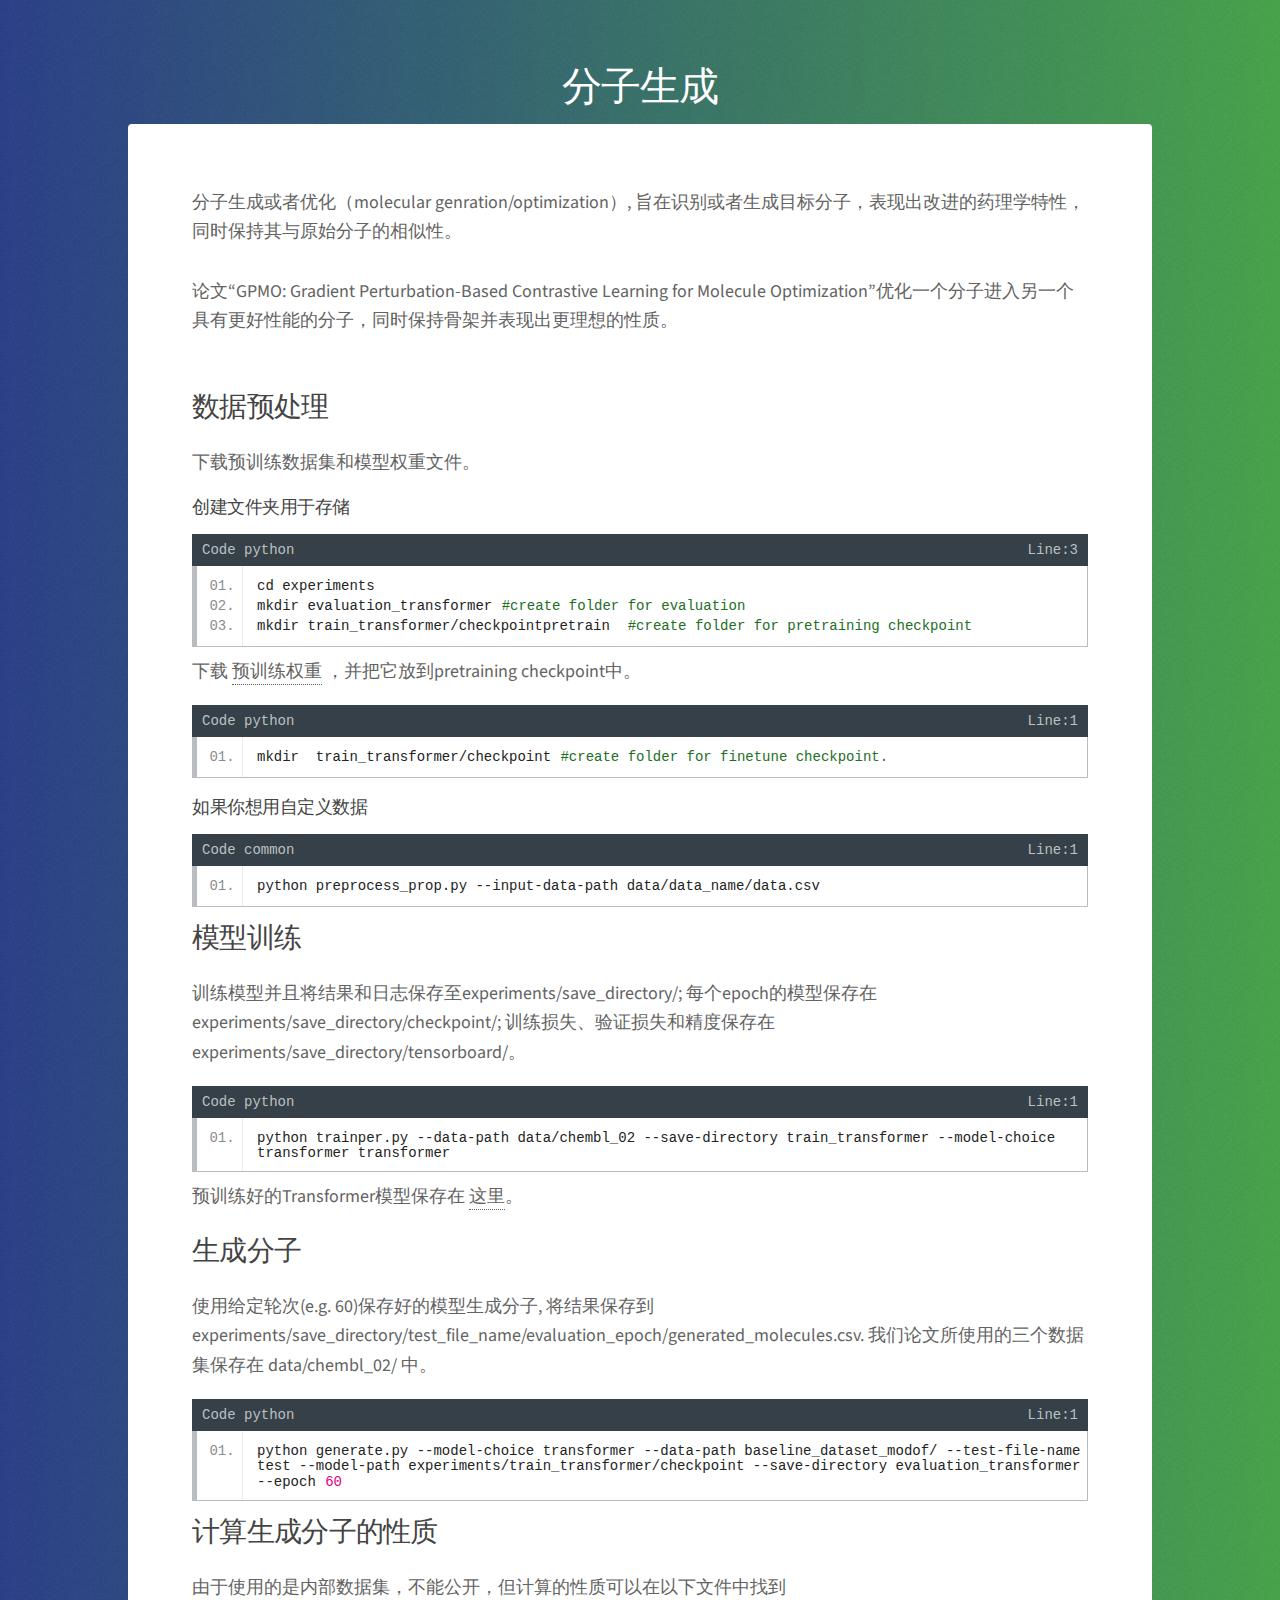
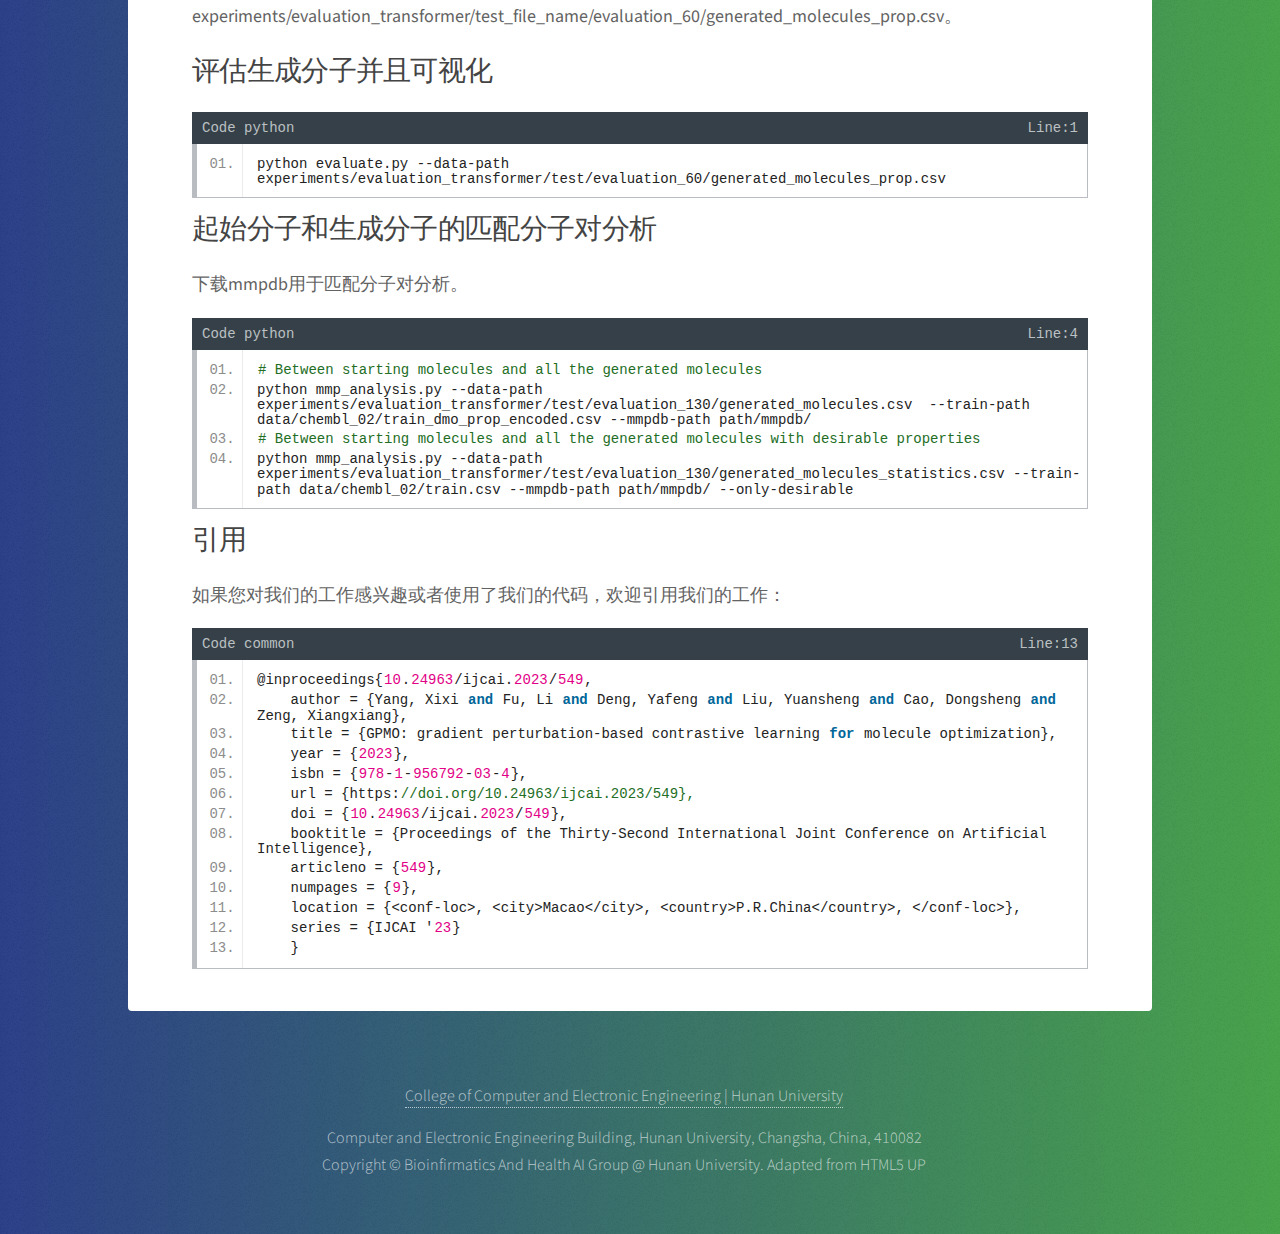
==== commit d38f3c80: "update" ====
--- a/elements_files/element_five.html
+++ b/elements_files/element_five.html
@@ -1,197 +1,124 @@
-<!DOCTYPE HTML>
-<!--
-	Stellar by HTML5 UP
-	html5up.net | @ajlkn
-	Free for personal and commercial use under the CCA 3.0 license (html5up.net/license)
--->
-<html>
-	<head>
-		<title>Interaction prediction</title>
-		<meta charset="utf-8" />
-		<meta name="viewport" content="width=device-width, initial-scale=1, user-scalable=no" />
-		<link rel="stylesheet" href="../assets/css/main.css" />
-		<noscript><link rel="stylesheet" href="../assets/css/noscript.css" /></noscript>
-		<link type="text/css" rel="stylesheet" href="../assets/css/elements.css" />
-		<link rel="stylesheet" href="../iceui/src/iceCode.css" />
-        <script src="../iceui/src/iceCode.js"></script>
-       
-	</head>
-	<body class="is-preload">
-
-		<!-- Wrapper -->
-			<div id="wrapper">
-
-				<!-- Header -->
-					<header id="header">
-						<h1>分子生成</h1>
-						<!-- <p>描述</p> -->
-					</header>
-
-				<!-- Main -->
-					<div id="main">
-
-						<!-- Content -->
-							<section id="content" class="main">
-
-								<!-- Text -->
-									<section>
-										
-										<p><b>药物-药物相互作用 (DDI, Drug-Drug Interaction) 是指病人同时或在一定时间内先后服用两种或两种以上药物后会产生复合效应，既可能使药效加强或副作用减轻，也可能使药效减弱或出现毒副作用。</b>
-										<br/><br/>
-									    <b>论文“MUFFIN: Multi-Scale Feature Fusion for Drug–Drug Interaction Prediction”旨在结合药物分子结构和生物医药知识图谱这两种不同视角的药物特征，以解决药物-药物相互作用预测问题。</b></p>
-									    <div class="col-12" align="center"><span class="image fit"><img src="../images/self_image/interaction_prediction.png" alt="" /></span></div>
-
-									    <h2><b>数据预处理</b></h2>
-										<p><b>针对原始药物特征数据，我们使用 DRKG 知识图谱以及DrugBank中的已批准药物的SMILES字符串。</b></p>
-										<h4><b>获取DRKG知识图谱</b></h4>
-										<pre class = "pre"># 只需要保留 “drkg.tsv” 文件
-wget https://dgl-data.s3-us-west-2.amazonaws.com/dataset/DRKG/drkg.tar.gz</pre>
-<h4><b>获取DrugBank中已批准药物及对应SMILES字符串</b></h4>
-										<pre class = "pre"># 文件需要处理成如下格式：Compound::DB00119 CC(=O)C(O)=O
-https://go.drugbank.com/releases/5-1-8/downloads/approved-structure-links</pre>
-<h4><b>处理数据为指定格式</b></h4>
-<p><b>训练药物-药物相互作用数据集，二分类和多分类数据集均来自于DrugBank</b></p>
-										<pre class="iceCode:python">
-# 注：我们已经提供了默认使用的文件，您也可以按照如下代码自行处理
-python data_process.py -s Your_Smiles_File_Path -kg Your_KG_File_Path -mc Your_Multi_Class_File_Path</pre><br/>
-
-<h2><b>加载数据</b></h2>
-<p><b>MUFFIN模型需要两部分药物特征，生成药物分子结构图的表征向量以及药物在知识图谱中的表征向量。</b></p>
-<h4><b>药物分子结构图的表征向量</b></h4>
-<pre class="iceCode:python">
-# 生成 “gin_supervised_masking_embedding.npy” 文件
-python pretrained_smiles_embedding.py -fi Your_Smiles_File_Path -m gin_supervised_masking -fo csv -sc smiles</pre>
-<h4><b>药物知识图谱的表征向量</b></h4>
-<pre class="iceCode:python">
-# 生成 “DRKG_TransE_l2_entity.npy” 文件
-python pretrain_kg_embedding.py --model_name TransE_l2 --dataset DRKG --data_path data/DRKG/ --data_files entities.tsv relations.tsv train.tsv --format udd_hrt --batch_size 2048 --neg_sample_size 128 --hidden_dim 100 --gamma 12.0 --lr 0.1 --max_step 100000 --log_interval 1000 --batch_size_eval 16 -adv --regularization_coef 1.00E-07 --test --num_thread 1 --gpu 1 2 --num_proc 2 --neg_sample_size_eval 10000 --async_update</pre>
-<h4><b>加载训练数据</b></h4>
-<pre class="iceCode:python">
-import torch
-import torch.utils.data as Data
-
-data = DataLoaderMUFFIN(args, logging)
-n_approved_drug = data.n_approved_drug
-
-# 5-fold
-
-for i in range(5):
-  
-  train_x = torch.from_numpy(data.DDI_train_data_X[i])
-  train_y = torch.from_numpy(data.DDI_train_data_Y[i])
-  test_x = torch.from_numpy(data.DDI_test_data_X[i])
-  test_y = torch.from_numpy(data.DDI_test_data_Y[i])
-
-  torch_dataset_train = Data.TensorDataset(train_x, train_y)
-  torch_dataset_test = Data.TensorDataset(test_x, test_y)
-
-  loader_train = Data.DataLoader(
-    dataset=torch_dataset_train,
-    batch_size=args.DDI_batch_size,
-    shuffle=True
-  )
-  loader_test = Data.DataLoader(
-    dataset=torch_dataset_test,
-    batch_size=args.DDI_evaluate_size,
-    shuffle=True
-  )
-  
-  data_idx = Data.TensorDataset(torch.LongTensor(range(n_approved_drug)))
-  loader_idx = Data.DataLoader(
-    dataset=data_idx,
-    batch_size=128,
-    shuffle=False
-  )</pre><br/>
-  <h2><b>模型定义</b></h2>
-<p><b>模型分为两个特征融合模块，其中包括cross-level以及scalar-level，其封装在muffinModel中。</b></p>
-<pre class="iceCode:python">
-model = muffinModel(args, entity_pre_embed, structure_pre_embed)</pre><br/>
-<h2><b>模型训练和评估</b></h2>
-<h4><b>模型训练阶段核心代码</b></h4>
-<p><b>通过设定args.multi_type，可以指定运行二分类任务[False]还是多分类任务[True]</b></p>
-<pre class="iceCode:python">
-optimizer = optim.Adam(model.parameters(), lr=args.lr)
-for epoch in range(1,args.n_epoch+1):
-  model.train()
-  ddi_total_loss = 0
-  n_ddi_batch = data.n_ddi_train[i] // args.DDI_batch_size + 1
-  for step, (batch_x, batch_y) in enumerate(loader_train):
-    
-    out = model('calc_ddi_loss', batch_x, loader_idx)
-    
-    if args.multi_type == 'False':
-      # 二分类
-      out = out.squeeze(-1)
-      loss = loss_func(out, batch_y.float())
-    else:
-      # 多分类
-      loss = loss_func(out, batch_y.long())
-    
-    loss.backward()
-    optimizer.step()
-    optimizer.zero_grad()
-    ddi_total_loss += loss.item()</pre>
-
-<h4><b>模型训练阶段核心代码</b></h4>
-<pre class="iceCode:python">
-model.eval()
-
-with torch.no_grad():
-
-  for data in loader_test:
-
-    test_x, test_y = data
-    
-    out, all_embedding = model('predict', test_x, loader_idx)
-    
-    acc_score, precision_score, recall_score, f1_score, auc_score = calc_metrics(test_y, prediction, out, args.multi_type) </pre>
-<p><b>模型训练之后，我们在测试集上进行结果评估，你可以获得如下类似结果。</b></p>
-<pre class = "pre">5-fold cross validation DDI Mean Evaluation: Precision 0.9912 Recall 0.9913 F1 0.9912 ACC 0.9913 AUC 0.9994</pre>
-<h4><b>完整模型训练</b></h4>
-<pre class="iceCode:python">
-# 二分类任务
-python main.py --—graph_embedding_file data/DRKG/gin_supervised_masking_embedding.npy --entity_embedding_file data/DRKG/DRKG_TransE_l2_entity.npy --multi_type False --out_dim 1
-
-# 多分类任务
-python main.py --—graph_embedding_file data/DRKG/gin_supervised_masking_embedding.npy --entity_embedding_file data/DRKG/DRKG_TransE_l2_entity.npy --multi_type True --out_dim 81 </pre><br/>
-<h2><b>引用</b></h2>
-<p><b>如果您对我们的工作感兴趣或者使用了我们的代码，欢迎引用我们的工作：</b></p>
-<pre class = "pre">@article{chen2021muffin,
-  title={MUFFIN: multi-scale feature fusion for drug--drug interaction prediction},
-  author={Chen, Yujie and Ma, Tengfei and Yang, Xixi and Wang, Jianmin and Song, Bosheng and Zeng, Xiangxiang},
-  journal={Bioinformatics},
-  year={2021}
-}
-</pre>
-									    </div>
-								        </div>
-									</section>
-
-									
-					</div>
-
-				<!-- Footer -->
-					<footer id="footer">
-						<!-- <p class="copyright">&copy; Untitled. Design: <a href="https://html5up.net" target="_blank">HTML5 UP</a>.</p>
-						<section id="footer"> -->
-							<p class="copyright">
-								<a href="http://csee.hnu.edu.cn/" target="_blank">College of Computer and Electronic Engineering | Hunan University</a>
-							</p>
-							<p class="copyright">Computer and Electronic Engineering Building, Hunan University, Changsha, China, 410082<br />Copyright © Bioinfirmatics And Health AI Group @ Hunan University. Adapted from HTML5 UP</p>
-					
-					</footer>
-
-			</div>
-
-		<!-- Scripts -->
-			<script src="../assets/js/jquery.min.js"></script>
-			<script src="../assets/js/jquery.scrollex.min.js"></script>
-			<script src="../assets/js/jquery.scrolly.min.js"></script>
-			<script src="../assets/js/browser.min.js"></script>
-			<script src="../assets/js/breakpoints.min.js"></script>
-			<script src="../assets/js/util.js"></script>
-			<script src="../assets/js/main.js"></script>
-			<script>ice.code.light();</script>
-
-	</body>
-</html>+<!DOCTYPE HTML>
+<!--
+	Stellar by HTML5 UP
+	html5up.net | @ajlkn
+	Free for personal and commercial use under the CCA 3.0 license (html5up.net/license)
+-->
+<html>
+	<head>
+		<title>Interaction prediction</title>
+		<meta charset="utf-8" />
+		<meta name="viewport" content="width=device-width, initial-scale=1, user-scalable=no" />
+		<link rel="stylesheet" href="../css/main.css" />
+		<noscript><link rel="stylesheet" href="../css/noscript.css" /></noscript>
+		<link type="text/css" rel="stylesheet" href="../css/elements.css" />
+		<link rel="stylesheet" href="../iceui/src/iceCode.css" />
+        <script src="../iceui/src/iceCode.js"></script>
+       
+	</head>
+	<body class="is-preload">
+
+		<!-- Wrapper -->
+			<div id="wrapper">
+
+				<!-- Header -->
+					<header id="header">
+						<h1>分子生成</h1>
+						<!-- <p>描述</p> -->
+					</header>
+
+				<!-- Main -->
+					<div id="main">
+
+						<!-- Content -->
+							<section id="content" class="main">
+
+								<!-- Text -->
+									<section>
+										
+										<p><b>分子生成或者优化（molecular genration/optimization）, 旨在识别或者生成目标分子，表现出改进的药理学特性，同时保持其与原始分子的相似性。</b>
+										<br/><br/>
+									    <b>论文“GPMO: Gradient Perturbation-Based Contrastive Learning for Molecule Optimization”优化一个分子进入另一个具有更好性能的分子，同时保持骨架并表现出更理想的性质。</b></p>
+									    <div class="col-12" align="center"><span class="image fit"><img src="../images/self_image/MO.png" alt="" /></span></div>
+
+									    <h2><b>数据预处理</b></h2>
+										<p><b>下载预训练数据集和模型权重文件。</b></p>
+										<h4><b>创建文件夹用于存储</b></h4>
+<pre class="iceCode:python">cd experiments
+mkdir evaluation_transformer #create folder for evaluation
+mkdir train_transformer/checkpointpretrain  #create folder for pretraining checkpoint</pre>
+										<p><b>下载 <a href="https://drive.google.com/file/d/1X6aTxecoFwkmtMQb2-d8KMXlU2IpAg5Z/view?usp=share_link">预训练权重</a> ，并把它放到pretraining checkpoint中。 </b></p>
+										<pre class="iceCode:python">mkdir  train_transformer/checkpoint #create folder for finetune checkpoint.</pre>
+										<h4><b>如果你想用自定义数据</b></h4>
+										<pre class = "pre">python preprocess_prop.py --input-data-path data/data_name/data.csv</pre>
+
+<h2><b>模型训练</b></h2>
+<p><b>训练模型并且将结果和日志保存至experiments/save_directory/; 每个epoch的模型保存在 experiments/save_directory/checkpoint/; 训练损失、验证损失和精度保存在 experiments/save_directory/tensorboard/。</b></p>
+<pre class="iceCode:python">
+python trainper.py --data-path data/chembl_02 --save-directory train_transformer --model-choice transformer transformer</pre>
+	<p><b>预训练好的Transformer模型保存在 <a href="https://zenodo.org/record/5571965#.YWmMoZpBybi"> 这里</a>。</b></p>
+<h2><b>生成分子</b></h2>
+<p><b>使用给定轮次(e.g. 60)保存好的模型生成分子, 将结果保存到 experiments/save_directory/test_file_name/evaluation_epoch/generated_molecules.csv. 我们论文所使用的三个数据集保存在 data/chembl_02/ 中。</b></p>
+<pre class="iceCode:python">
+python generate.py --model-choice transformer --data-path baseline_dataset_modof/ --test-file-name test --model-path experiments/train_transformer/checkpoint --save-directory evaluation_transformer --epoch 60</pre>
+<h2><b>计算生成分子的性质</b></h2>
+<p><b>由于使用的是内部数据集，不能公开，但计算的性质可以在以下文件中找到experiments/evaluation_transformer/test_file_name/evaluation_60/generated_molecules_prop.csv。</b></p>
+<h2><b>评估生成分子并且可视化</b></h2>
+<pre class="iceCode:python">
+python evaluate.py --data-path experiments/evaluation_transformer/test/evaluation_60/generated_molecules_prop.csv</pre>
+<h2><b>起始分子和生成分子的匹配分子对分析</b></h2>
+<p><b>下载mmpdb用于匹配分子对分析。</b></p>
+<pre class="iceCode:python">
+# Between starting molecules and all the generated molecules
+python mmp_analysis.py --data-path experiments/evaluation_transformer/test/evaluation_130/generated_molecules.csv  --train-path data/chembl_02/train_dmo_prop_encoded.csv --mmpdb-path path/mmpdb/
+# Between starting molecules and all the generated molecules with desirable properties
+python mmp_analysis.py --data-path experiments/evaluation_transformer/test/evaluation_130/generated_molecules_statistics.csv --train-path data/chembl_02/train.csv --mmpdb-path path/mmpdb/ --only-desirable</pre>
+
+<h2><b>引用</b></h2>
+<p><b>如果您对我们的工作感兴趣或者使用了我们的代码，欢迎引用我们的工作：</b></p>
+<pre class = "pre">@inproceedings{10.24963/ijcai.2023/549,
+	author = {Yang, Xixi and Fu, Li and Deng, Yafeng and Liu, Yuansheng and Cao, Dongsheng and Zeng, Xiangxiang},
+	title = {GPMO: gradient perturbation-based contrastive learning for molecule optimization},
+	year = {2023},
+	isbn = {978-1-956792-03-4},
+	url = {https://doi.org/10.24963/ijcai.2023/549},
+	doi = {10.24963/ijcai.2023/549},
+	booktitle = {Proceedings of the Thirty-Second International Joint Conference on Artificial Intelligence},
+	articleno = {549},
+	numpages = {9},
+	location = {<conf-loc>, <city>Macao</city>, <country>P.R.China</country>, </conf-loc>},
+	series = {IJCAI '23}
+	}
+</pre>
+									    </div>
+								        </div>
+									</section>
+
+									
+					</div>
+
+				<!-- Footer -->
+					<footer id="footer">
+						<!-- <p class="copyright">&copy; Untitled. Design: <a href="https://html5up.net" target="_blank">HTML5 UP</a>.</p>
+						<section id="footer"> -->
+							<p class="copyright">
+								<a href="http://csee.hnu.edu.cn/" target="_blank">College of Computer and Electronic Engineering | Hunan University</a>
+							</p>
+							<p class="copyright">Computer and Electronic Engineering Building, Hunan University, Changsha, China, 410082<br />Copyright © Bioinfirmatics And Health AI Group @ Hunan University. Adapted from HTML5 UP</p>
+					
+					</footer>
+
+			</div>
+
+		<!-- Scripts -->
+			<script src="../js/jquery.min.js"></script>
+			<script src="../js/jquery.scrollex.min.js"></script>
+			<script src="../js/jquery.scrolly.min.js"></script>
+			<script src="../js/browser.min.js"></script>
+			<script src="../js/breakpoints.min.js"></script>
+			<script src="../js/util.js"></script>
+			<script src="../js/main.js"></script>
+			<script>ice.code.light();</script>
+
+	</body>
+</html>
--- a/css/main.css
+++ b/css/main.css
@@ -0,0 +1,3792 @@
+@import url(fontawesome-all.min.css);
+@import 'https://fonts.googleapis.com/css?family=Source+Sans+Pro:300,400';
+
+/*
+	Stellar by HTML5 UP
+	html5up.net | @ajlkn
+	Free for personal and commercial use under the CCA 3.0 license (html5up.net/license)
+*/
+
+html, body, div, span, applet, object,
+iframe, h1, h2, h3, h4, h5, h6, p, blockquote,
+pre, a, abbr, acronym, address, big, cite,
+code, del, dfn, em, img, ins, kbd, q, s, samp,
+small, strike, strong, sub, sup, tt, var, b,
+u, i, center, dl, dt, dd, ol, ul, li, fieldset,
+form, label, legend, table, caption, tbody,
+tfoot, thead, tr, th, td, article, aside,
+canvas, details, embed, figure, figcaption,
+footer, header, hgroup, menu, nav, output, ruby,
+section, summary, time, mark, audio, video {
+	margin: 0;
+	padding: 0;
+	border: 0;
+	font-size: 100%;
+	font: inherit;
+	vertical-align: baseline;}
+
+article, aside, details, figcaption, figure,
+footer, header, hgroup, menu, nav, section {
+	display: block;}
+
+body {
+	line-height: 1;
+}
+
+ol, ul {
+	list-style: none;
+}
+
+blockquote, q {
+	quotes: none;
+}
+
+	blockquote:before, blockquote:after, q:before, q:after {
+		content: '';
+		content: none;
+	}
+
+table {
+	border-collapse: collapse;
+	border-spacing: 0;
+}
+
+body {
+	-webkit-text-size-adjust: none;
+}
+
+mark {
+	background-color: transparent;
+	color: inherit;
+}
+
+input::-moz-focus-inner {
+	border: 0;
+	padding: 0;
+}
+
+input, select, textarea {
+	-moz-appearance: none;
+	-webkit-appearance: none;
+	-ms-appearance: none;
+	appearance: none;
+}
+
+/* Basic */
+
+	@-ms-viewport {
+		width: device-width;
+	}
+
+	body {
+		-ms-overflow-style: scrollbar;
+	}
+
+	@media screen and (max-width: 480px) {
+
+		html, body {
+			min-width: 320px;
+		}
+
+	}
+
+	html {
+		box-sizing: border-box;
+	}
+
+	*, *:before, *:after {
+		box-sizing: inherit;
+	}
+
+	body {
+		background-color: #935d8c;
+		background-image: url("images/overlay.png"), -moz-linear-gradient(45deg, #e37682 15%, #5f4d93 85%);
+		background-image: url("images/overlay.png"), -webkit-linear-gradient(45deg, #e37682 15%, #5f4d93 85%);
+		background-image: url("images/overlay.png"), -ms-linear-gradient(45deg, #e37682 15%, #5f4d93 85%);
+		/*background-image: url("images/overlay.png"), linear-gradient(45deg, #e37682 15%, #5f4d93 85%);*/
+		/*background-image: url("images/overlay.png"), linear-gradient(45deg, #726193 20%, #e37b7c 60%, #ffe4b4);*/
+		/*background-image: url("images/overlay.png"), linear-gradient(45deg,  #9dc66b 20%, #4fa49a 55%, #4361c2);*/
+		/*background-image: url("images/overlay.png"), linear-gradient(to right, rgb(62, 81, 81), rgb(222, 203, 164));*/
+		background-image: url("images/overlay.png"), linear-gradient(to right, rgb(40, 60, 134), rgb(69, 162, 71));
+
+		 
+		
+	}
+
+		body.is-preload *, body.is-preload *:before, body.is-preload *:after {
+			-moz-animation: none !important;
+			-webkit-animation: none !important;
+			-ms-animation: none !important;
+			animation: none !important;
+			-moz-transition: none !important;
+			-webkit-transition: none !important;
+			-ms-transition: none !important;
+			transition: none !important;
+		}
+
+/* Type */
+
+	body {
+		background-color: #935d8c;
+		color: rgba(255, 255, 255, 0.65);
+	}
+
+	body, input, select, textarea {
+		font-family: "Source Sans Pro", Helvetica, sans-serif;
+		font-size: 17pt;
+		font-weight: 300;
+		line-height: 1.65;
+	}
+
+		@media screen and (max-width: 1680px) {
+
+			body, input, select, textarea {
+				font-size: 14pt;
+			}
+
+		}
+
+		@media screen and (max-width: 1280px) {
+
+			body, input, select, textarea {
+				font-size: 12pt;
+			}
+
+		}
+
+		@media screen and (max-width: 360px) {
+
+			body, input, select, textarea {
+				font-size: 11pt;
+			}
+
+		}
+
+	a {
+		-moz-transition: color 0.2s ease, border-bottom 0.2s ease;
+		-webkit-transition: color 0.2s ease, border-bottom 0.2s ease;
+		-ms-transition: color 0.2s ease, border-bottom 0.2s ease;
+		transition: color 0.2s ease, border-bottom 0.2s ease;
+		text-decoration: none;
+		border-bottom: dotted 1px;
+		color: inherit;
+	}
+
+		a:hover {
+			border-bottom-color: transparent;
+		}
+
+	strong, b {
+		font-weight: 400;
+	}
+
+	em, i {
+		font-style: italic;
+	}
+
+	p {
+		margin: 0 0 2em 0;
+	}
+
+		p.content {
+			-moz-columns: 20em 2;
+			-webkit-columns: 20em 2;
+			-ms-columns: 20em 2;
+			columns: 20em 2;
+			-moz-column-gap: 2em;
+			-webkit-column-gap: 2em;
+			-ms-column-gap: 2em;
+			column-gap: 2em;
+			text-align: justify;
+		}
+
+	h1, h2, h3, h4, h5, h6 {
+		font-weight: 300;
+		line-height: 1.5;
+		margin: 0 0 0.7em 0;
+		letter-spacing: -0.025em;
+	}
+
+		h1 a, h2 a, h3 a, h4 a, h5 a, h6 a {
+			color: inherit;
+			text-decoration: none;
+		}
+
+	h1 {
+		font-size: 2.5em;
+		line-height: 1.2;
+	}
+
+	h2 {
+		font-size: 1.5em;
+	}
+
+	h3 {
+		font-size: 1.25em;
+	}
+
+	h4 {
+		font-size: 1.1em;
+	}
+
+	h5 {
+		font-size: 0.9em;
+	}
+
+	h6 {
+		font-size: 0.7em;
+	}
+
+	@media screen and (max-width: 736px) {
+
+		h1 {
+			font-size: 2em;
+		}
+
+	}
+
+	sub {
+		font-size: 0.8em;
+		position: relative;
+		top: 0.5em;
+	}
+
+	sup {
+		font-size: 0.8em;
+		position: relative;
+		top: -0.5em;
+	}
+
+	blockquote {
+		border-left: solid 4px;
+		font-style: italic;
+		margin: 0 0 2em 0;
+		padding: 0.5em 0 0.5em 2em;
+	}
+
+	code {
+		border-radius: 8px;
+		border: solid 1px;
+		font-family: "Courier New", monospace;
+		font-size: 0.9em;
+		margin: 0 0.25em;
+		padding: 0.25em 0.65em;
+	}
+
+	/*pre {
+		-webkit-overflow-scrolling: touch;
+		font-family: "Courier New", monospace;
+		font-size: 0.9em;
+		margin: 0 0 2em 0;
+	}
+
+		pre code {
+			display: block;
+			line-height: 1.75;
+			padding: 1em 1.5em;
+			overflow-x: auto;
+		}*/
+
+	hr {
+		border: 0;
+		border-bottom: solid 1px;
+		margin: 2em 0;
+	}
+
+		hr.major {
+			margin: 3em 0;
+		}
+
+	.align-left {
+		text-align: left;
+	}
+
+	.align-center {
+		text-align: center;
+	}
+
+	.align-right {
+		text-align: right;
+	}
+
+	input, select, textarea {
+		color: #ffffff;
+	}
+
+	a:hover {
+		color: #ffffff;
+	}
+
+	strong, b {
+		color: #ffffff;
+	}
+
+	h1, h2, h3, h4, h5, h6 {
+		color: #ffffff;
+	}
+
+	blockquote {
+		border-left-color: rgba(255, 255, 255, 0.35);
+	}
+
+	code {
+		background: rgba(255, 255, 255, 0.075);
+		border-color: rgba(255, 255, 255, 0.35);
+	}
+
+	hr {
+		border-bottom-color: rgba(255, 255, 255, 0.35);
+	}
+
+/* Row */
+
+	.row {
+		display: flex;
+		flex-wrap: wrap;
+		box-sizing: border-box;
+		align-items: stretch;
+	}
+
+		.row > * {
+			box-sizing: border-box;
+		}
+
+		.row.gtr-uniform > * > :last-child {
+			margin-bottom: 0;
+		}
+
+		.row.aln-left {
+			justify-content: flex-start;
+		}
+
+		.row.aln-center {
+			justify-content: center;
+		}
+
+		.row.aln-right {
+			justify-content: flex-end;
+		}
+
+		.row.aln-top {
+			align-items: flex-start;
+		}
+
+		.row.aln-middle {
+			align-items: center;
+		}
+
+		.row.aln-bottom {
+			align-items: flex-end;
+		}
+
+		.row > .imp {
+			order: -1;
+		}
+
+		.row > .col-1 {
+			width: 8.33333%;
+		}
+
+		.row > .off-1 {
+			margin-left: 8.33333%;
+		}
+
+		.row > .col-2 {
+			width: 16.66667%;
+		}
+
+		.row > .off-2 {
+			margin-left: 16.66667%;
+		}
+
+		.row > .col-3 {
+			width: 25%;
+		}
+
+		.row > .off-3 {
+			margin-left: 25%;
+		}
+
+		.row > .col-4 {
+			width: 33.33333%;
+		}
+
+		.row > .off-4 {
+			margin-left: 33.33333%;
+		}
+
+		.row > .col-5 {
+			width: 41.66667%;
+		}
+
+		.row > .off-5 {
+			margin-left: 41.66667%;
+		}
+
+		.row > .col-6 {
+			width: 50%;
+		}
+
+		.row > .off-6 {
+			margin-left: 50%;
+		}
+
+		.row > .col-7 {
+			width: 58.33333%;
+		}
+
+		.row > .off-7 {
+			margin-left: 58.33333%;
+		}
+
+		.row > .col-8 {
+			width: 66.66667%;
+		}
+
+		.row > .off-8 {
+			margin-left: 66.66667%;
+		}
+
+		.row > .col-9 {
+			width: 75%;
+		}
+
+		.row > .off-9 {
+			margin-left: 75%;
+		}
+
+		.row > .col-10 {
+			width: 83.33333%;
+		}
+
+		.row > .off-10 {
+			margin-left: 83.33333%;
+		}
+
+		.row > .col-11 {
+			width: 91.66667%;
+		}
+
+		.row > .off-11 {
+			margin-left: 91.66667%;
+		}
+
+		.row > .col-12 {
+			width: 100%;
+		}
+
+		.row > .off-12 {
+			margin-left: 100%;
+		}
+
+		.row.gtr-0 {
+			margin-top: 0;
+			margin-left: 0em;
+		}
+
+			.row.gtr-0 > * {
+				padding: 0 0 0 0em;
+			}
+
+			.row.gtr-0.gtr-uniform {
+				margin-top: 0em;
+			}
+
+				.row.gtr-0.gtr-uniform > * {
+					padding-top: 0em;
+				}
+
+		.row.gtr-25 {
+			margin-top: 0;
+			margin-left: -0.375em;
+		}
+
+			.row.gtr-25 > * {
+				padding: 0 0 0 0.375em;
+			}
+
+			.row.gtr-25.gtr-uniform {
+				margin-top: -0.375em;
+			}
+
+				.row.gtr-25.gtr-uniform > * {
+					padding-top: 0.375em;
+				}
+
+		.row.gtr-50 {
+			margin-top: 0;
+			margin-left: -0.75em;
+		}
+
+			.row.gtr-50 > * {
+				padding: 0 0 0 0.75em;
+			}
+
+			.row.gtr-50.gtr-uniform {
+				margin-top: -0.75em;
+			}
+
+				.row.gtr-50.gtr-uniform > * {
+					padding-top: 0.75em;
+				}
+
+		.row {
+			margin-top: 0;
+			margin-left: -1.5em;
+		}
+
+			.row > * {
+				padding: 0 0 0 1.5em;
+			}
+
+			.row.gtr-uniform {
+				margin-top: -1.5em;
+			}
+
+				.row.gtr-uniform > * {
+					padding-top: 1.5em;
+				}
+
+		.row.gtr-150 {
+			margin-top: 0;
+			margin-left: -2.25em;
+		}
+
+			.row.gtr-150 > * {
+				padding: 0 0 0 2.25em;
+			}
+
+			.row.gtr-150.gtr-uniform {
+				margin-top: -2.25em;
+			}
+
+				.row.gtr-150.gtr-uniform > * {
+					padding-top: 2.25em;
+				}
+
+		.row.gtr-200 {
+			margin-top: 0;
+			margin-left: -3em;
+		}
+
+			.row.gtr-200 > * {
+				padding: 0 0 0 3em;
+			}
+
+			.row.gtr-200.gtr-uniform {
+				margin-top: -3em;
+			}
+
+				.row.gtr-200.gtr-uniform > * {
+					padding-top: 3em;
+				}
+
+		@media screen and (max-width: 1680px) {
+
+			.row {
+				display: flex;
+				flex-wrap: wrap;
+				box-sizing: border-box;
+				align-items: stretch;
+			}
+
+				.row > * {
+					box-sizing: border-box;
+				}
+
+				.row.gtr-uniform > * > :last-child {
+					margin-bottom: 0;
+				}
+
+				.row.aln-left {
+					justify-content: flex-start;
+				}
+
+				.row.aln-center {
+					justify-content: center;
+				}
+
+				.row.aln-right {
+					justify-content: flex-end;
+				}
+
+				.row.aln-top {
+					align-items: flex-start;
+				}
+
+				.row.aln-middle {
+					align-items: center;
+				}
+
+				.row.aln-bottom {
+					align-items: flex-end;
+				}
+
+				.row > .imp-xlarge {
+					order: -1;
+				}
+
+				.row > .col-1-xlarge {
+					width: 8.33333%;
+				}
+
+				.row > .off-1-xlarge {
+					margin-left: 8.33333%;
+				}
+
+				.row > .col-2-xlarge {
+					width: 16.66667%;
+				}
+
+				.row > .off-2-xlarge {
+					margin-left: 16.66667%;
+				}
+
+				.row > .col-3-xlarge {
+					width: 25%;
+				}
+
+				.row > .off-3-xlarge {
+					margin-left: 25%;
+				}
+
+				.row > .col-4-xlarge {
+					width: 33.33333%;
+				}
+
+				.row > .off-4-xlarge {
+					margin-left: 33.33333%;
+				}
+
+				.row > .col-5-xlarge {
+					width: 41.66667%;
+				}
+
+				.row > .off-5-xlarge {
+					margin-left: 41.66667%;
+				}
+
+				.row > .col-6-xlarge {
+					width: 50%;
+				}
+
+				.row > .off-6-xlarge {
+					margin-left: 50%;
+				}
+
+				.row > .col-7-xlarge {
+					width: 58.33333%;
+				}
+
+				.row > .off-7-xlarge {
+					margin-left: 58.33333%;
+				}
+
+				.row > .col-8-xlarge {
+					width: 66.66667%;
+				}
+
+				.row > .off-8-xlarge {
+					margin-left: 66.66667%;
+				}
+
+				.row > .col-9-xlarge {
+					width: 75%;
+				}
+
+				.row > .off-9-xlarge {
+					margin-left: 75%;
+				}
+
+				.row > .col-10-xlarge {
+					width: 83.33333%;
+				}
+
+				.row > .off-10-xlarge {
+					margin-left: 83.33333%;
+				}
+
+				.row > .col-11-xlarge {
+					width: 91.66667%;
+				}
+
+				.row > .off-11-xlarge {
+					margin-left: 91.66667%;
+				}
+
+				.row > .col-12-xlarge {
+					width: 100%;
+				}
+
+				.row > .off-12-xlarge {
+					margin-left: 100%;
+				}
+
+				.row.gtr-0 {
+					margin-top: 0;
+					margin-left: 0em;
+				}
+
+					.row.gtr-0 > * {
+						padding: 0 0 0 0em;
+					}
+
+					.row.gtr-0.gtr-uniform {
+						margin-top: 0em;
+					}
+
+						.row.gtr-0.gtr-uniform > * {
+							padding-top: 0em;
+						}
+
+				.row.gtr-25 {
+					margin-top: 0;
+					margin-left: -0.375em;
+				}
+
+					.row.gtr-25 > * {
+						padding: 0 0 0 0.375em;
+					}
+
+					.row.gtr-25.gtr-uniform {
+						margin-top: -0.375em;
+					}
+
+						.row.gtr-25.gtr-uniform > * {
+							padding-top: 0.375em;
+						}
+
+				.row.gtr-50 {
+					margin-top: 0;
+					margin-left: -0.75em;
+				}
+
+					.row.gtr-50 > * {
+						padding: 0 0 0 0.75em;
+					}
+
+					.row.gtr-50.gtr-uniform {
+						margin-top: -0.75em;
+					}
+
+						.row.gtr-50.gtr-uniform > * {
+							padding-top: 0.75em;
+						}
+
+				.row {
+					margin-top: 0;
+					margin-left: -1.5em;
+				}
+
+					.row > * {
+						padding: 0 0 0 1.5em;
+					}
+
+					.row.gtr-uniform {
+						margin-top: -1.5em;
+					}
+
+						.row.gtr-uniform > * {
+							padding-top: 1.5em;
+						}
+
+				.row.gtr-150 {
+					margin-top: 0;
+					margin-left: -2.25em;
+				}
+
+					.row.gtr-150 > * {
+						padding: 0 0 0 2.25em;
+					}
+
+					.row.gtr-150.gtr-uniform {
+						margin-top: -2.25em;
+					}
+
+						.row.gtr-150.gtr-uniform > * {
+							padding-top: 2.25em;
+						}
+
+				.row.gtr-200 {
+					margin-top: 0;
+					margin-left: -3em;
+				}
+
+					.row.gtr-200 > * {
+						padding: 0 0 0 3em;
+					}
+
+					.row.gtr-200.gtr-uniform {
+						margin-top: -3em;
+					}
+
+						.row.gtr-200.gtr-uniform > * {
+							padding-top: 3em;
+						}
+
+		}
+
+		@media screen and (max-width: 1280px) {
+
+			.row {
+				display: flex;
+				flex-wrap: wrap;
+				box-sizing: border-box;
+				align-items: stretch;
+			}
+
+				.row > * {
+					box-sizing: border-box;
+				}
+
+				.row.gtr-uniform > * > :last-child {
+					margin-bottom: 0;
+				}
+
+				.row.aln-left {
+					justify-content: flex-start;
+				}
+
+				.row.aln-center {
+					justify-content: center;
+				}
+
+				.row.aln-right {
+					justify-content: flex-end;
+				}
+
+				.row.aln-top {
+					align-items: flex-start;
+				}
+
+				.row.aln-middle {
+					align-items: center;
+				}
+
+				.row.aln-bottom {
+					align-items: flex-end;
+				}
+
+				.row > .imp-large {
+					order: -1;
+				}
+
+				.row > .col-1-large {
+					width: 8.33333%;
+				}
+
+				.row > .off-1-large {
+					margin-left: 8.33333%;
+				}
+
+				.row > .col-2-large {
+					width: 16.66667%;
+				}
+
+				.row > .off-2-large {
+					margin-left: 16.66667%;
+				}
+
+				.row > .col-3-large {
+					width: 25%;
+				}
+
+				.row > .off-3-large {
+					margin-left: 25%;
+				}
+
+				.row > .col-4-large {
+					width: 33.33333%;
+				}
+
+				.row > .off-4-large {
+					margin-left: 33.33333%;
+				}
+
+				.row > .col-5-large {
+					width: 41.66667%;
+				}
+
+				.row > .off-5-large {
+					margin-left: 41.66667%;
+				}
+
+				.row > .col-6-large {
+					width: 50%;
+				}
+
+				.row > .off-6-large {
+					margin-left: 50%;
+				}
+
+				.row > .col-7-large {
+					width: 58.33333%;
+				}
+
+				.row > .off-7-large {
+					margin-left: 58.33333%;
+				}
+
+				.row > .col-8-large {
+					width: 66.66667%;
+				}
+
+				.row > .off-8-large {
+					margin-left: 66.66667%;
+				}
+
+				.row > .col-9-large {
+					width: 75%;
+				}
+
+				.row > .off-9-large {
+					margin-left: 75%;
+				}
+
+				.row > .col-10-large {
+					width: 83.33333%;
+				}
+
+				.row > .off-10-large {
+					margin-left: 83.33333%;
+				}
+
+				.row > .col-11-large {
+					width: 91.66667%;
+				}
+
+				.row > .off-11-large {
+					margin-left: 91.66667%;
+				}
+
+				.row > .col-12-large {
+					width: 100%;
+				}
+
+				.row > .off-12-large {
+					margin-left: 100%;
+				}
+
+				.row.gtr-0 {
+					margin-top: 0;
+					margin-left: 0em;
+				}
+
+					.row.gtr-0 > * {
+						padding: 0 0 0 0em;
+					}
+
+					.row.gtr-0.gtr-uniform {
+						margin-top: 0em;
+					}
+
+						.row.gtr-0.gtr-uniform > * {
+							padding-top: 0em;
+						}
+
+				.row.gtr-25 {
+					margin-top: 0;
+					margin-left: -0.375em;
+				}
+
+					.row.gtr-25 > * {
+						padding: 0 0 0 0.375em;
+					}
+
+					.row.gtr-25.gtr-uniform {
+						margin-top: -0.375em;
+					}
+
+						.row.gtr-25.gtr-uniform > * {
+							padding-top: 0.375em;
+						}
+
+				.row.gtr-50 {
+					margin-top: 0;
+					margin-left: -0.75em;
+				}
+
+					.row.gtr-50 > * {
+						padding: 0 0 0 0.75em;
+					}
+
+					.row.gtr-50.gtr-uniform {
+						margin-top: -0.75em;
+					}
+
+						.row.gtr-50.gtr-uniform > * {
+							padding-top: 0.75em;
+						}
+
+				.row {
+					margin-top: 0;
+					margin-left: -1.5em;
+				}
+
+					.row > * {
+						padding: 0 0 0 1.5em;
+					}
+
+					.row.gtr-uniform {
+						margin-top: -1.5em;
+					}
+
+						.row.gtr-uniform > * {
+							padding-top: 1.5em;
+						}
+
+				.row.gtr-150 {
+					margin-top: 0;
+					margin-left: -2.25em;
+				}
+
+					.row.gtr-150 > * {
+						padding: 0 0 0 2.25em;
+					}
+
+					.row.gtr-150.gtr-uniform {
+						margin-top: -2.25em;
+					}
+
+						.row.gtr-150.gtr-uniform > * {
+							padding-top: 2.25em;
+						}
+
+				.row.gtr-200 {
+					margin-top: 0;
+					margin-left: -3em;
+				}
+
+					.row.gtr-200 > * {
+						padding: 0 0 0 3em;
+					}
+
+					.row.gtr-200.gtr-uniform {
+						margin-top: -3em;
+					}
+
+						.row.gtr-200.gtr-uniform > * {
+							padding-top: 3em;
+						}
+
+		}
+
+		@media screen and (max-width: 980px) {
+
+			.row {
+				display: flex;
+				flex-wrap: wrap;
+				box-sizing: border-box;
+				align-items: stretch;
+			}
+
+				.row > * {
+					box-sizing: border-box;
+				}
+
+				.row.gtr-uniform > * > :last-child {
+					margin-bottom: 0;
+				}
+
+				.row.aln-left {
+					justify-content: flex-start;
+				}
+
+				.row.aln-center {
+					justify-content: center;
+				}
+
+				.row.aln-right {
+					justify-content: flex-end;
+				}
+
+				.row.aln-top {
+					align-items: flex-start;
+				}
+
+				.row.aln-middle {
+					align-items: center;
+				}
+
+				.row.aln-bottom {
+					align-items: flex-end;
+				}
+
+				.row > .imp-medium {
+					order: -1;
+				}
+
+				.row > .col-1-medium {
+					width: 8.33333%;
+				}
+
+				.row > .off-1-medium {
+					margin-left: 8.33333%;
+				}
+
+				.row > .col-2-medium {
+					width: 16.66667%;
+				}
+
+				.row > .off-2-medium {
+					margin-left: 16.66667%;
+				}
+
+				.row > .col-3-medium {
+					width: 25%;
+				}
+
+				.row > .off-3-medium {
+					margin-left: 25%;
+				}
+
+				.row > .col-4-medium {
+					width: 33.33333%;
+				}
+
+				.row > .off-4-medium {
+					margin-left: 33.33333%;
+				}
+
+				.row > .col-5-medium {
+					width: 41.66667%;
+				}
+
+				.row > .off-5-medium {
+					margin-left: 41.66667%;
+				}
+
+				.row > .col-6-medium {
+					width: 50%;
+				}
+
+				.row > .off-6-medium {
+					margin-left: 50%;
+				}
+
+				.row > .col-7-medium {
+					width: 58.33333%;
+				}
+
+				.row > .off-7-medium {
+					margin-left: 58.33333%;
+				}
+
+				.row > .col-8-medium {
+					width: 66.66667%;
+				}
+
+				.row > .off-8-medium {
+					margin-left: 66.66667%;
+				}
+
+				.row > .col-9-medium {
+					width: 75%;
+				}
+
+				.row > .off-9-medium {
+					margin-left: 75%;
+				}
+
+				.row > .col-10-medium {
+					width: 83.33333%;
+				}
+
+				.row > .off-10-medium {
+					margin-left: 83.33333%;
+				}
+
+				.row > .col-11-medium {
+					width: 91.66667%;
+				}
+
+				.row > .off-11-medium {
+					margin-left: 91.66667%;
+				}
+
+				.row > .col-12-medium {
+					width: 100%;
+				}
+
+				.row > .off-12-medium {
+					margin-left: 100%;
+				}
+
+				.row.gtr-0 {
+					margin-top: 0;
+					margin-left: 0em;
+				}
+
+					.row.gtr-0 > * {
+						padding: 0 0 0 0em;
+					}
+
+					.row.gtr-0.gtr-uniform {
+						margin-top: 0em;
+					}
+
+						.row.gtr-0.gtr-uniform > * {
+							padding-top: 0em;
+						}
+
+				.row.gtr-25 {
+					margin-top: 0;
+					margin-left: -0.375em;
+				}
+
+					.row.gtr-25 > * {
+						padding: 0 0 0 0.375em;
+					}
+
+					.row.gtr-25.gtr-uniform {
+						margin-top: -0.375em;
+					}
+
+						.row.gtr-25.gtr-uniform > * {
+							padding-top: 0.375em;
+						}
+
+				.row.gtr-50 {
+					margin-top: 0;
+					margin-left: -0.75em;
+				}
+
+					.row.gtr-50 > * {
+						padding: 0 0 0 0.75em;
+					}
+
+					.row.gtr-50.gtr-uniform {
+						margin-top: -0.75em;
+					}
+
+						.row.gtr-50.gtr-uniform > * {
+							padding-top: 0.75em;
+						}
+
+				.row {
+					margin-top: 0;
+					margin-left: -1.5em;
+				}
+
+					.row > * {
+						padding: 0 0 0 1.5em;
+					}
+
+					.row.gtr-uniform {
+						margin-top: -1.5em;
+					}
+
+						.row.gtr-uniform > * {
+							padding-top: 1.5em;
+						}
+
+				.row.gtr-150 {
+					margin-top: 0;
+					margin-left: -2.25em;
+				}
+
+					.row.gtr-150 > * {
+						padding: 0 0 0 2.25em;
+					}
+
+					.row.gtr-150.gtr-uniform {
+						margin-top: -2.25em;
+					}
+
+						.row.gtr-150.gtr-uniform > * {
+							padding-top: 2.25em;
+						}
+
+				.row.gtr-200 {
+					margin-top: 0;
+					margin-left: -3em;
+				}
+
+					.row.gtr-200 > * {
+						padding: 0 0 0 3em;
+					}
+
+					.row.gtr-200.gtr-uniform {
+						margin-top: -3em;
+					}
+
+						.row.gtr-200.gtr-uniform > * {
+							padding-top: 3em;
+						}
+
+		}
+
+		@media screen and (max-width: 736px) {
+
+			.row {
+				display: flex;
+				flex-wrap: wrap;
+				box-sizing: border-box;
+				align-items: stretch;
+			}
+
+				.row > * {
+					box-sizing: border-box;
+				}
+
+				.row.gtr-uniform > * > :last-child {
+					margin-bottom: 0;
+				}
+
+				.row.aln-left {
+					justify-content: flex-start;
+				}
+
+				.row.aln-center {
+					justify-content: center;
+				}
+
+				.row.aln-right {
+					justify-content: flex-end;
+				}
+
+				.row.aln-top {
+					align-items: flex-start;
+				}
+
+				.row.aln-middle {
+					align-items: center;
+				}
+
+				.row.aln-bottom {
+					align-items: flex-end;
+				}
+
+				.row > .imp-small {
+					order: -1;
+				}
+
+				.row > .col-1-small {
+					width: 8.33333%;
+				}
+
+				.row > .off-1-small {
+					margin-left: 8.33333%;
+				}
+
+				.row > .col-2-small {
+					width: 16.66667%;
+				}
+
+				.row > .off-2-small {
+					margin-left: 16.66667%;
+				}
+
+				.row > .col-3-small {
+					width: 25%;
+				}
+
+				.row > .off-3-small {
+					margin-left: 25%;
+				}
+
+				.row > .col-4-small {
+					width: 33.33333%;
+				}
+
+				.row > .off-4-small {
+					margin-left: 33.33333%;
+				}
+
+				.row > .col-5-small {
+					width: 41.66667%;
+				}
+
+				.row > .off-5-small {
+					margin-left: 41.66667%;
+				}
+
+				.row > .col-6-small {
+					width: 50%;
+				}
+
+				.row > .off-6-small {
+					margin-left: 50%;
+				}
+
+				.row > .col-7-small {
+					width: 58.33333%;
+				}
+
+				.row > .off-7-small {
+					margin-left: 58.33333%;
+				}
+
+				.row > .col-8-small {
+					width: 66.66667%;
+				}
+
+				.row > .off-8-small {
+					margin-left: 66.66667%;
+				}
+
+				.row > .col-9-small {
+					width: 75%;
+				}
+
+				.row > .off-9-small {
+					margin-left: 75%;
+				}
+
+				.row > .col-10-small {
+					width: 83.33333%;
+				}
+
+				.row > .off-10-small {
+					margin-left: 83.33333%;
+				}
+
+				.row > .col-11-small {
+					width: 91.66667%;
+				}
+
+				.row > .off-11-small {
+					margin-left: 91.66667%;
+				}
+
+				.row > .col-12-small {
+					width: 100%;
+				}
+
+				.row > .off-12-small {
+					margin-left: 100%;
+				}
+
+				.row.gtr-0 {
+					margin-top: 0;
+					margin-left: 0em;
+				}
+
+					.row.gtr-0 > * {
+						padding: 0 0 0 0em;
+					}
+
+					.row.gtr-0.gtr-uniform {
+						margin-top: 0em;
+					}
+
+						.row.gtr-0.gtr-uniform > * {
+							padding-top: 0em;
+						}
+
+				.row.gtr-25 {
+					margin-top: 0;
+					margin-left: -0.25em;
+				}
+
+					.row.gtr-25 > * {
+						padding: 0 0 0 0.25em;
+					}
+
+					.row.gtr-25.gtr-uniform {
+						margin-top: -0.25em;
+					}
+
+						.row.gtr-25.gtr-uniform > * {
+							padding-top: 0.25em;
+						}
+
+				.row.gtr-50 {
+					margin-top: 0;
+					margin-left: -0.5em;
+				}
+
+					.row.gtr-50 > * {
+						padding: 0 0 0 0.5em;
+					}
+
+					.row.gtr-50.gtr-uniform {
+						margin-top: -0.5em;
+					}
+
+						.row.gtr-50.gtr-uniform > * {
+							padding-top: 0.5em;
+						}
+
+				.row {
+					margin-top: 0;
+					margin-left: -1em;
+				}
+
+					.row > * {
+						padding: 0 0 0 1em;
+					}
+
+					.row.gtr-uniform {
+						margin-top: -1em;
+					}
+
+						.row.gtr-uniform > * {
+							padding-top: 1em;
+						}
+
+				.row.gtr-150 {
+					margin-top: 0;
+					margin-left: -1.5em;
+				}
+
+					.row.gtr-150 > * {
+						padding: 0 0 0 1.5em;
+					}
+
+					.row.gtr-150.gtr-uniform {
+						margin-top: -1.5em;
+					}
+
+						.row.gtr-150.gtr-uniform > * {
+							padding-top: 1.5em;
+						}
+
+				.row.gtr-200 {
+					margin-top: 0;
+					margin-left: -2em;
+				}
+
+					.row.gtr-200 > * {
+						padding: 0 0 0 2em;
+					}
+
+					.row.gtr-200.gtr-uniform {
+						margin-top: -2em;
+					}
+
+						.row.gtr-200.gtr-uniform > * {
+							padding-top: 2em;
+						}
+
+		}
+
+		@media screen and (max-width: 480px) {
+
+			.row {
+				display: flex;
+				flex-wrap: wrap;
+				box-sizing: border-box;
+				align-items: stretch;
+			}
+
+				.row > * {
+					box-sizing: border-box;
+				}
+
+				.row.gtr-uniform > * > :last-child {
+					margin-bottom: 0;
+				}
+
+				.row.aln-left {
+					justify-content: flex-start;
+				}
+
+				.row.aln-center {
+					justify-content: center;
+				}
+
+				.row.aln-right {
+					justify-content: flex-end;
+				}
+
+				.row.aln-top {
+					align-items: flex-start;
+				}
+
+				.row.aln-middle {
+					align-items: center;
+				}
+
+				.row.aln-bottom {
+					align-items: flex-end;
+				}
+
+				.row > .imp-xsmall {
+					order: -1;
+				}
+
+				.row > .col-1-xsmall {
+					width: 8.33333%;
+				}
+
+				.row > .off-1-xsmall {
+					margin-left: 8.33333%;
+				}
+
+				.row > .col-2-xsmall {
+					width: 16.66667%;
+				}
+
+				.row > .off-2-xsmall {
+					margin-left: 16.66667%;
+				}
+
+				.row > .col-3-xsmall {
+					width: 25%;
+				}
+
+				.row > .off-3-xsmall {
+					margin-left: 25%;
+				}
+
+				.row > .col-4-xsmall {
+					width: 33.33333%;
+				}
+
+				.row > .off-4-xsmall {
+					margin-left: 33.33333%;
+				}
+
+				.row > .col-5-xsmall {
+					width: 41.66667%;
+				}
+
+				.row > .off-5-xsmall {
+					margin-left: 41.66667%;
+				}
+
+				.row > .col-6-xsmall {
+					width: 50%;
+				}
+
+				.row > .off-6-xsmall {
+					margin-left: 50%;
+				}
+
+				.row > .col-7-xsmall {
+					width: 58.33333%;
+				}
+
+				.row > .off-7-xsmall {
+					margin-left: 58.33333%;
+				}
+
+				.row > .col-8-xsmall {
+					width: 66.66667%;
+				}
+
+				.row > .off-8-xsmall {
+					margin-left: 66.66667%;
+				}
+
+				.row > .col-9-xsmall {
+					width: 75%;
+				}
+
+				.row > .off-9-xsmall {
+					margin-left: 75%;
+				}
+
+				.row > .col-10-xsmall {
+					width: 83.33333%;
+				}
+
+				.row > .off-10-xsmall {
+					margin-left: 83.33333%;
+				}
+
+				.row > .col-11-xsmall {
+					width: 91.66667%;
+				}
+
+				.row > .off-11-xsmall {
+					margin-left: 91.66667%;
+				}
+
+				.row > .col-12-xsmall {
+					width: 100%;
+				}
+
+				.row > .off-12-xsmall {
+					margin-left: 100%;
+				}
+
+				.row.gtr-0 {
+					margin-top: 0;
+					margin-left: 0em;
+				}
+
+					.row.gtr-0 > * {
+						padding: 0 0 0 0em;
+					}
+
+					.row.gtr-0.gtr-uniform {
+						margin-top: 0em;
+					}
+
+						.row.gtr-0.gtr-uniform > * {
+							padding-top: 0em;
+						}
+
+				.row.gtr-25 {
+					margin-top: 0;
+					margin-left: -0.3125em;
+				}
+
+					.row.gtr-25 > * {
+						padding: 0 0 0 0.3125em;
+					}
+
+					.row.gtr-25.gtr-uniform {
+						margin-top: -0.3125em;
+					}
+
+						.row.gtr-25.gtr-uniform > * {
+							padding-top: 0.3125em;
+						}
+
+				.row.gtr-50 {
+					margin-top: 0;
+					margin-left: -0.625em;
+				}
+
+					.row.gtr-50 > * {
+						padding: 0 0 0 0.625em;
+					}
+
+					.row.gtr-50.gtr-uniform {
+						margin-top: -0.625em;
+					}
+
+						.row.gtr-50.gtr-uniform > * {
+							padding-top: 0.625em;
+						}
+
+				.row {
+					margin-top: 0;
+					margin-left: -1.25em;
+				}
+
+					.row > * {
+						padding: 0 0 0 1.25em;
+					}
+
+					.row.gtr-uniform {
+						margin-top: -1.25em;
+					}
+
+						.row.gtr-uniform > * {
+							padding-top: 1.25em;
+						}
+
+				.row.gtr-150 {
+					margin-top: 0;
+					margin-left: -1.875em;
+				}
+
+					.row.gtr-150 > * {
+						padding: 0 0 0 1.875em;
+					}
+
+					.row.gtr-150.gtr-uniform {
+						margin-top: -1.875em;
+					}
+
+						.row.gtr-150.gtr-uniform > * {
+							padding-top: 1.875em;
+						}
+
+				.row.gtr-200 {
+					margin-top: 0;
+					margin-left: -2.5em;
+				}
+
+					.row.gtr-200 > * {
+						padding: 0 0 0 2.5em;
+					}
+
+					.row.gtr-200.gtr-uniform {
+						margin-top: -2.5em;
+					}
+
+						.row.gtr-200.gtr-uniform > * {
+							padding-top: 2.5em;
+						}
+
+		}
+
+/* Box */
+
+	.box {
+		border-radius: 8px;
+		border: solid;
+		margin-bottom: 2em;
+		padding: 1.5em;
+	}
+
+		.box > :last-child,
+		.box > :last-child > :last-child,
+		.box > :last-child > :last-child > :last-child {
+			margin-bottom: 0;
+		}
+
+		.box.alt {
+			border: 0;
+			border-radius: 0;
+			padding: 0;
+		}
+
+	.box {
+		border-color: rgba(255, 255, 255, 0.35);
+	}
+
+/* Button */
+
+	input[type="submit"],
+	input[type="reset"],
+	input[type="button"],
+	button,
+	.button {
+		-moz-appearance: none;
+		-webkit-appearance: none;
+		-ms-appearance: none;
+		appearance: none;
+		-moz-transition: background-color 0.2s ease-in-out, color 0.2s ease-in-out;
+		-webkit-transition: background-color 0.2s ease-in-out, color 0.2s ease-in-out;
+		-ms-transition: background-color 0.2s ease-in-out, color 0.2s ease-in-out;
+		transition: background-color 0.2s ease-in-out, color 0.2s ease-in-out;
+		border-radius: 8px;
+		border: 0;
+		cursor: pointer;
+		display: inline-block;
+		font-weight: 300;
+		height: 2.75em;
+		line-height: 2.75em;
+		min-width: 9.25em;
+		padding: 0 1.5em;
+		text-align: center;
+		text-decoration: none;
+		white-space: nowrap;
+	}
+
+		input[type="submit"].icon,
+		input[type="reset"].icon,
+		input[type="button"].icon,
+		button.icon,
+		.button.icon {
+			padding-left: 1.35em;
+		}
+
+			input[type="submit"].icon:before,
+			input[type="reset"].icon:before,
+			input[type="button"].icon:before,
+			button.icon:before,
+			.button.icon:before {
+				margin-right: 0.5em;
+			}
+
+		input[type="submit"].fit,
+		input[type="reset"].fit,
+		input[type="button"].fit,
+		button.fit,
+		.button.fit {
+			width: 100%;
+		}
+
+		input[type="submit"].small,
+		input[type="reset"].small,
+		input[type="button"].small,
+		button.small,
+		.button.small {
+			font-size: 0.8em;
+		}
+
+		input[type="submit"].large,
+		input[type="reset"].large,
+		input[type="button"].large,
+		button.large,
+		.button.large {
+			font-size: 1.35em;
+		}
+
+		input[type="submit"].disabled, input[type="submit"]:disabled,
+		input[type="reset"].disabled,
+		input[type="reset"]:disabled,
+		input[type="button"].disabled,
+		input[type="button"]:disabled,
+		button.disabled,
+		button:disabled,
+		.button.disabled,
+		.button:disabled {
+			pointer-events: none;
+			opacity: 0.25;
+		}
+
+		@media screen and (max-width: 736px) {
+
+			input[type="submit"],
+			input[type="reset"],
+			input[type="button"],
+			button,
+			.button {
+				min-width: 0;
+			}
+
+		}
+
+	input[type="submit"],
+	input[type="reset"],
+	input[type="button"],
+	button,
+	.button {
+		background-color: transparent;
+		box-shadow: inset 0 0 0 1px rgba(255, 255, 255, 0.35);
+		color: #ffffff !important;
+	}
+
+		input[type="submit"]:hover,
+		input[type="reset"]:hover,
+		input[type="button"]:hover,
+		button:hover,
+		.button:hover {
+			background-color: rgba(255, 255, 255, 0.075);
+		}
+
+		input[type="submit"]:active,
+		input[type="reset"]:active,
+		input[type="button"]:active,
+		button:active,
+		.button:active {
+			background-color: rgba(255, 255, 255, 0.2);
+		}
+
+		input[type="submit"].icon:before,
+		input[type="reset"].icon:before,
+		input[type="button"].icon:before,
+		button.icon:before,
+		.button.icon:before {
+			color: rgba(255, 255, 255, 0.5);
+		}
+
+		input[type="submit"].primary,
+		input[type="reset"].primary,
+		input[type="button"].primary,
+		button.primary,
+		.button.primary {
+			background-color: #8cc9f0;
+			color: #ffffff !important;
+			box-shadow: none;
+		}
+
+			input[type="submit"].primary:hover,
+			input[type="reset"].primary:hover,
+			input[type="button"].primary:hover,
+			button.primary:hover,
+			.button.primary:hover {
+				background-color: #9acff2;
+			}
+
+			input[type="submit"].primary:active,
+			input[type="reset"].primary:active,
+			input[type="button"].primary:active,
+			button.primary:active,
+			.button.primary:active {
+				background-color: #7ec3ee;
+			}
+
+			input[type="submit"].primary.icon:before,
+			input[type="reset"].primary.icon:before,
+			input[type="button"].primary.icon:before,
+			button.primary.icon:before,
+			.button.primary.icon:before {
+				color: #ffffff !important;
+			}
+
+/* Form */
+
+	form {
+		margin: 0 0 2em 0;
+	}
+
+	label {
+		display: block;
+		font-size: 0.9em;
+		font-weight: 400;
+		margin: 0 0 1em 0;
+	}
+
+	input[type="text"],
+	input[type="password"],
+	input[type="email"],
+	select,
+	textarea {
+		-moz-appearance: none;
+		-webkit-appearance: none;
+		-ms-appearance: none;
+		appearance: none;
+		border-radius: 8px;
+		border: solid 1px;
+		color: inherit;
+		display: block;
+		outline: 0;
+		padding: 0 1em;
+		text-decoration: none;
+		width: 100%;
+	}
+
+		input[type="text"]:invalid,
+		input[type="password"]:invalid,
+		input[type="email"]:invalid,
+		select:invalid,
+		textarea:invalid {
+			box-shadow: none;
+		}
+
+	select {
+		background-size: 1.25rem;
+		background-repeat: no-repeat;
+		background-position: calc(100% - 1rem) center;
+		height: 2.75em;
+		padding-right: 2.75em;
+		text-overflow: ellipsis;
+	}
+
+		select:focus::-ms-value {
+			background-color: transparent;
+		}
+
+		select::-ms-expand {
+			display: none;
+		}
+
+	input[type="text"],
+	input[type="password"],
+	input[type="email"],
+	select {
+		height: 2.75em;
+	}
+
+	textarea {
+		padding: 0.75em 1em;
+	}
+
+	input[type="checkbox"],
+	input[type="radio"] {
+		-moz-appearance: none;
+		-webkit-appearance: none;
+		-ms-appearance: none;
+		appearance: none;
+		display: block;
+		float: left;
+		margin-right: -2em;
+		opacity: 0;
+		width: 1em;
+		z-index: -1;
+	}
+
+		input[type="checkbox"] + label,
+		input[type="radio"] + label {
+			text-decoration: none;
+			cursor: pointer;
+			display: inline-block;
+			font-size: 1em;
+			font-weight: 300;
+			padding-left: 2.4em;
+			padding-right: 0.75em;
+			position: relative;
+		}
+
+			input[type="checkbox"] + label:before,
+			input[type="radio"] + label:before {
+				-moz-osx-font-smoothing: grayscale;
+				-webkit-font-smoothing: antialiased;
+				display: inline-block;
+				font-style: normal;
+				font-variant: normal;
+				text-rendering: auto;
+				line-height: 1;
+				text-transform: none !important;
+				font-family: 'Font Awesome 5 Free';
+				font-weight: 900;
+			}
+
+			input[type="checkbox"] + label:before,
+			input[type="radio"] + label:before {
+				border-radius: 8px;
+				border: solid 1px;
+				content: '';
+				display: inline-block;
+				font-size: 0.8em;
+				height: 2.0625em;
+				left: 0;
+				line-height: 2.0625em;
+				position: absolute;
+				text-align: center;
+				top: 0;
+				width: 2.0625em;
+			}
+
+		input[type="checkbox"]:checked + label:before,
+		input[type="radio"]:checked + label:before {
+			content: '\f00c';
+		}
+
+	input[type="checkbox"] + label:before {
+		border-radius: 8px;
+	}
+
+	input[type="radio"] + label:before {
+		border-radius: 100%;
+	}
+
+	::-webkit-input-placeholder {
+		opacity: 1.0;
+	}
+
+	:-moz-placeholder {
+		opacity: 1.0;
+	}
+
+	::-moz-placeholder {
+		opacity: 1.0;
+	}
+
+	:-ms-input-placeholder {
+		opacity: 1.0;
+	}
+
+	label {
+		color: #ffffff;
+	}
+
+	input[type="text"],
+	input[type="password"],
+	input[type="email"],
+	select,
+	textarea {
+		background-color: rgba(255, 255, 255, 0.075);
+		border-color: rgba(255, 255, 255, 0.35);
+	}
+
+		input[type="text"]:focus,
+		input[type="password"]:focus,
+		input[type="email"]:focus,
+		select:focus,
+		textarea:focus {
+			border-color: #8cc9f0;
+			box-shadow: 0 0 0 1px #8cc9f0;
+		}
+
+	select {
+		background-image: url("data:image/svg+xml;charset=utf8,%3Csvg xmlns='http://www.w3.org/2000/svg' width='40' height='40' preserveAspectRatio='none' viewBox='0 0 40 40'%3E%3Cpath d='M9.4,12.3l10.4,10.4l10.4-10.4c0.2-0.2,0.5-0.4,0.9-0.4c0.3,0,0.6,0.1,0.9,0.4l3.3,3.3c0.2,0.2,0.4,0.5,0.4,0.9 c0,0.4-0.1,0.6-0.4,0.9L20.7,31.9c-0.2,0.2-0.5,0.4-0.9,0.4c-0.3,0-0.6-0.1-0.9-0.4L4.3,17.3c-0.2-0.2-0.4-0.5-0.4-0.9 c0-0.4,0.1-0.6,0.4-0.9l3.3-3.3c0.2-0.2,0.5-0.4,0.9-0.4S9.1,12.1,9.4,12.3z' fill='rgba(255, 255, 255, 0.35)' /%3E%3C/svg%3E");
+	}
+
+		select option {
+			color: #ffffff;
+			background: #935d8c;
+		}
+
+	input[type="checkbox"] + label,
+	input[type="radio"] + label {
+		color: rgba(255, 255, 255, 0.65);
+	}
+
+		input[type="checkbox"] + label:before,
+		input[type="radio"] + label:before {
+			background: rgba(255, 255, 255, 0.075);
+			border-color: rgba(255, 255, 255, 0.35);
+		}
+
+	input[type="checkbox"]:checked + label:before,
+	input[type="radio"]:checked + label:before {
+		background-color: #ffffff;
+		border-color: #ffffff;
+		color: #935d8c;
+	}
+
+	input[type="checkbox"]:focus + label:before,
+	input[type="radio"]:focus + label:before {
+		border-color: #8cc9f0;
+		box-shadow: 0 0 0 1px #8cc9f0;
+	}
+
+	::-webkit-input-placeholder {
+		color: rgba(255, 255, 255, 0.5) !important;
+	}
+
+	:-moz-placeholder {
+		color: rgba(255, 255, 255, 0.5) !important;
+	}
+
+	::-moz-placeholder {
+		color: rgba(255, 255, 255, 0.5) !important;
+	}
+
+	:-ms-input-placeholder {
+		color: rgba(255, 255, 255, 0.5) !important;
+	}
+
+	.formerize-placeholder {
+		color: rgba(255, 255, 255, 0.5) !important;
+	}
+
+/* Icon */
+
+	.icon {
+		text-decoration: none;
+		-moz-transition: background-color 0.2s ease-in-out, color 0.2s ease-in-out;
+		-webkit-transition: background-color 0.2s ease-in-out, color 0.2s ease-in-out;
+		-ms-transition: background-color 0.2s ease-in-out, color 0.2s ease-in-out;
+		transition: background-color 0.2s ease-in-out, color 0.2s ease-in-out;
+		border-bottom: none;
+		position: relative;
+	}
+
+		.icon:before {
+			-moz-osx-font-smoothing: grayscale;
+			-webkit-font-smoothing: antialiased;
+			display: inline-block;
+			font-style: normal;
+			font-variant: normal;
+			text-rendering: auto;
+			line-height: 1;
+			text-transform: none !important;
+			font-family: 'Font Awesome 5 Free';
+			font-weight: 400;
+		}
+
+		.icon > .label {
+			display: none;
+		}
+
+		.icon:before {
+			line-height: solid;
+		}
+
+		.icon.solid:before {
+			font-weight: 900;
+		}
+
+		.icon.brands:before {
+			font-family: 'Font Awesome 5 Brands';
+		}
+
+		.icon.major {
+			border: solid 1px;
+			display: inline-block;
+			border-radius: 100%;
+			padding: 0.65em;
+			margin: 0 0 2em 0;
+			cursor: default;
+		}
+
+			.icon.major:before {
+				display: inline-block;
+				font-size: 6.25rem;
+				width: 2.25em;
+				height: 2.25em;
+				line-height: 2.2em;
+				border-radius: 100%;
+				border: solid 1px;
+				text-align: center;
+			}
+
+		.icon.alt {
+			display: inline-block;
+			border: solid 1px;
+			border-radius: 100%;
+		}
+
+			.icon.alt:before {
+				display: block;
+				font-size: 1.25em;
+				width: 2em;
+				height: 2em;
+				text-align: center;
+				line-height: 2em;
+			}
+
+		.icon.style1 {
+			color: #efa8b0;
+		}
+
+		.icon.style2 {
+			color: #c79cc8;
+		}
+
+		.icon.style3 {
+			color: #a89cc8;
+		}
+
+		.icon.style4 {
+			color: #9bb2e1;
+		}
+
+		.icon.style5 {
+			color: #8cc9f0;
+		}
+
+		@media screen and (max-width: 1680px) {
+
+			.icon.major:before {
+				font-size: 5.5rem;
+			}
+
+		}
+
+		@media screen and (max-width: 1280px) {
+
+			.icon.major:before {
+				font-size: 4.75rem;
+			}
+
+		}
+
+		@media screen and (max-width: 736px) {
+
+			.icon.major {
+				margin: 0 0 1.5em 0;
+				padding: 0.35em;
+			}
+
+				.icon.major:before {
+					font-size: 3.5rem;
+				}
+
+		}
+
+	.icon.major {
+		border-color: rgba(255, 255, 255, 0.35);
+	}
+
+		.icon.major:before {
+			border-color: rgba(255, 255, 255, 0.35);
+		}
+
+	.icon.alt {
+		border-color: rgba(255, 255, 255, 0.35);
+		color: #ffffff;
+	}
+
+		.icon.alt:hover {
+			background-color: rgba(255, 255, 255, 0.075);
+		}
+
+		.icon.alt:active {
+			background-color: rgba(255, 255, 255, 0.2);
+		}
+
+/* Image */
+
+	.image {
+		border-radius: 8px;
+		border: 0;
+		display: inline-block;
+		position: relative;
+	}
+
+		.image img {
+			border-radius: 8px;
+			display: block;
+		}
+
+		.image.left, .image.right {
+			max-width: 40%;
+		}
+
+			.image.left img, .image.right img {
+				width: 100%;
+			}
+
+		.image.left {
+			float: left;
+			margin: 0 1.5em 1em 0;
+			top: 0.25em;
+		}
+
+		.image.right {
+			float: right;
+			margin: 0 0 1em 1.5em;
+			top: 0.25em;
+		}
+
+		.image.fit {
+			display: block;
+			margin: 0 0 2em 0;
+			width: 100%;
+		}
+
+			.image.fit img {
+				width: 100%;
+			}
+
+		.image.main {
+			display: block;
+			margin: 0 0 3em 0;
+			width: 100%;
+		}
+
+			.image.main img {
+				width: 100%;
+			}
+
+/* List */
+
+	ol {
+		list-style: decimal;
+		margin: 0 0 2em 0;
+		padding-left: 1.25em;
+	}
+
+		ol li {
+			padding-left: 0.25em;
+		}
+
+	ul {
+		list-style: disc;
+		margin: 0 0 2em 0;
+		padding-left: 1em;
+	}
+
+		ul li {
+			padding-left: 0.5em;
+		}
+
+		ul.alt {
+			list-style: none;
+			padding-left: 0;
+		}
+
+			ul.alt li {
+				border-top: solid 1px;
+				padding: 0.5em 0;
+			}
+
+				ul.alt li:first-child {
+					border-top: 0;
+					padding-top: 0;
+				}
+
+	dl {
+		margin: 0 0 2em 0;
+	}
+
+		dl dt {
+			display: block;
+			font-weight: 400;
+			margin: 0 0 1em 0;
+		}
+
+		dl dd {
+			margin-left: 2em;
+		}
+
+		dl.alt dt {
+			display: block;
+			width: 3em;
+			margin: 0;
+			clear: left;
+			float: left;
+		}
+
+		dl.alt dd {
+			margin: 0 0 0.85em 5.5em;
+		}
+
+		dl.alt:after {
+			content: '';
+			display: block;
+			clear: both;
+		}
+
+	ul.alt li {
+		border-top-color: rgba(255, 255, 255, 0.35);
+	}
+
+	dl dt {
+		color: #ffffff;
+	}
+
+/* Actions */
+
+	ul.actions {
+		display: -moz-flex;
+		display: -webkit-flex;
+		display: -ms-flex;
+		display: flex;
+		cursor: default;
+		list-style: none;
+		margin-left: -1em;
+		padding-left: 0;
+	}
+
+		ul.actions li {
+			padding: 0 0 0 1em;
+			vertical-align: middle;
+		}
+
+		ul.actions.special {
+			-moz-justify-content: center;
+			-webkit-justify-content: center;
+			-ms-justify-content: center;
+			justify-content: center;
+			width: 100%;
+			margin-left: 0;
+		}
+
+			ul.actions.special li:first-child {
+				padding-left: 0;
+			}
+
+		ul.actions.stacked {
+			-moz-flex-direction: column;
+			-webkit-flex-direction: column;
+			-ms-flex-direction: column;
+			flex-direction: column;
+			margin-left: 0;
+		}
+
+			ul.actions.stacked li {
+				padding: 1.3em 0 0 0;
+			}
+
+				ul.actions.stacked li:first-child {
+					padding-top: 0;
+				}
+
+		ul.actions.fit {
+			width: calc(100% + 1em);
+		}
+
+			ul.actions.fit li {
+				-moz-flex-grow: 1;
+				-webkit-flex-grow: 1;
+				-ms-flex-grow: 1;
+				flex-grow: 1;
+				-moz-flex-shrink: 1;
+				-webkit-flex-shrink: 1;
+				-ms-flex-shrink: 1;
+				flex-shrink: 1;
+				width: 100%;
+			}
+
+				ul.actions.fit li > * {
+					width: 100%;
+				}
+
+			ul.actions.fit.stacked {
+				width: 100%;
+			}
+
+		@media screen and (max-width: 480px) {
+
+			ul.actions:not(.fixed) {
+				-moz-flex-direction: column;
+				-webkit-flex-direction: column;
+				-ms-flex-direction: column;
+				flex-direction: column;
+				margin-left: 0;
+				width: 100% !important;
+			}
+
+				ul.actions:not(.fixed) li {
+					-moz-flex-grow: 1;
+					-webkit-flex-grow: 1;
+					-ms-flex-grow: 1;
+					flex-grow: 1;
+					-moz-flex-shrink: 1;
+					-webkit-flex-shrink: 1;
+					-ms-flex-shrink: 1;
+					flex-shrink: 1;
+					padding: 1em 0 0 0;
+					text-align: center;
+					width: 100%;
+				}
+
+					ul.actions:not(.fixed) li > * {
+						width: 100%;
+					}
+
+					ul.actions:not(.fixed) li:first-child {
+						padding-top: 0;
+					}
+
+					ul.actions:not(.fixed) li input[type="submit"],
+					ul.actions:not(.fixed) li input[type="reset"],
+					ul.actions:not(.fixed) li input[type="button"],
+					ul.actions:not(.fixed) li button,
+					ul.actions:not(.fixed) li .button {
+						width: 100%;
+					}
+
+						ul.actions:not(.fixed) li input[type="submit"].icon:before,
+						ul.actions:not(.fixed) li input[type="reset"].icon:before,
+						ul.actions:not(.fixed) li input[type="button"].icon:before,
+						ul.actions:not(.fixed) li button.icon:before,
+						ul.actions:not(.fixed) li .button.icon:before {
+							margin-left: -0.5rem;
+						}
+
+		}
+
+/* Icons */
+
+	ul.icons {
+		cursor: default;
+		list-style: none;
+		padding-left: 0;
+	}
+
+		ul.icons li {
+			display: inline-block;
+			padding: 0 0.65em 0 0;
+		}
+
+			ul.icons li:last-child {
+				padding-right: 0 !important;
+			}
+
+/* Section/Article */
+
+	section.special, article.special {
+		text-align: center;
+	}
+
+	header.major {
+		margin-bottom: 3em;
+	}
+
+		header.major h2 {
+			font-size: 2em;
+		}
+
+			header.major h2:after {
+				display: block;
+				content: '';
+				width: 3.25em;
+				height: 2px;
+				margin: 0.7em 0 1em 0;
+				border-radius: 2px;
+			}
+
+				section.special header.major h2:after, article.special header.major h2:after {
+					margin-left: auto;
+					margin-right: auto;
+				}
+
+		header.major p {
+			font-size: 1.25em;
+			letter-spacing: -0.025em;
+		}
+
+		header.major.special {
+			text-align: center;
+		}
+
+			header.major.special h2:after {
+				margin-left: auto;
+				margin-right: auto;
+			}
+
+	footer.major {
+		margin-top: 3em;
+	}
+
+	@media screen and (max-width: 736px) {
+
+		header.major {
+			margin-bottom: 0;
+		}
+
+			header.major h2 {
+				font-size: 1.5em;
+			}
+
+			header.major p {
+				font-size: 1em;
+				letter-spacing: 0;
+			}
+
+				header.major p br {
+					display: none;
+				}
+
+		footer.major {
+			margin-top: 0;
+		}
+
+	}
+
+	header.major h2:after {
+		background-color: rgba(255, 255, 255, 0.35);
+	}
+
+/* Table */
+
+	.table-wrapper {
+		-webkit-overflow-scrolling: touch;
+		overflow-x: auto;
+	}
+
+	table {
+		margin: 0 0 2em 0;
+		width: 100%;
+	}
+
+		table tbody tr {
+			border: solid 1px;
+			border-left: 0;
+			border-right: 0;
+		}
+
+		table td {
+			padding: 0.75em 0.75em;
+		}
+
+		table th {
+			font-size: 0.9em;
+			font-weight: 400;
+			padding: 0 0.75em 0.75em 0.75em;
+			text-align: left;
+		}
+
+		table thead {
+			border-bottom: solid 2px;
+		}
+
+		table tfoot {
+			border-top: solid 2px;
+		}
+
+		table.alt {
+			border-collapse: separate;
+		}
+
+			table.alt tbody tr td {
+				border: solid 1px;
+				border-left-width: 0;
+				border-top-width: 0;
+			}
+
+				table.alt tbody tr td:first-child {
+					border-left-width: 1px;
+				}
+
+			table.alt tbody tr:first-child td {
+				border-top-width: 1px;
+			}
+
+			table.alt thead {
+				border-bottom: 0;
+			}
+
+			table.alt tfoot {
+				border-top: 0;
+			}
+
+	table tbody tr {
+		border-color: rgba(255, 255, 255, 0.35);
+	}
+
+		table tbody tr:nth-child(2n + 1) {
+			background-color: rgba(255, 255, 255, 0.075);
+		}
+
+	table th {
+		color: #ffffff;
+	}
+
+	table thead {
+		border-bottom-color: rgba(255, 255, 255, 0.35);
+	}
+
+	table tfoot {
+		border-top-color: rgba(255, 255, 255, 0.35);
+	}
+
+	table.alt tbody tr td {
+		border-color: rgba(255, 255, 255, 0.35);
+	}
+
+/* Features */
+
+	.features {
+		display: -moz-flex;
+		display: -webkit-flex;
+		display: -ms-flex;
+		display: flex;
+		-moz-flex-wrap: wrap;
+		-webkit-flex-wrap: wrap;
+		-ms-flex-wrap: wrap;
+		flex-wrap: wrap;
+		-moz-justify-content: center;
+		-webkit-justify-content: center;
+		-ms-justify-content: center;
+		justify-content: center;
+		width: calc(100% + 2em);
+		margin: 0 0 3em -2em;
+		padding: 0;
+		list-style: none;
+	}
+
+		.features li {
+			width: calc(33.33333% - 2em);
+			margin-left: 2em;
+			margin-top: 3em;
+			padding: 0;
+		}
+
+			.features li:nth-child(1), .features li:nth-child(2), .features li:nth-child(3) {
+				margin-top: 0;
+			}
+
+			.features li > :last-child {
+				margin-bottom: 0;
+			}
+
+		@media screen and (max-width: 980px) {
+
+			.features li {
+				width: calc(50% - 2em);
+			}
+
+				.features li:nth-child(3) {
+					margin-top: 3em;
+				}
+
+		}
+
+		@media screen and (max-width: 736px) {
+
+			.features {
+				width: 100%;
+				margin: 0 0 2em 0;
+			}
+
+				.features li {
+					width: 100%;
+					margin-left: 0;
+					margin-top: 2em;
+				}
+
+					.features li:nth-child(2), .features li:nth-child(3) {
+						margin-top: 2em;
+					}
+
+		}
+
+/* Statistics */
+
+	.statistics {
+		display: -moz-flex;
+		display: -webkit-flex;
+		display: -ms-flex;
+		display: flex;
+		width: 100%;
+		margin: 0 0 3em 0;
+		padding: 0;
+		list-style: none;
+		cursor: default;
+	}
+
+		.statistics li {
+			-moz-flex: 1;
+			-webkit-flex: 1;
+			-ms-flex: 1;
+			flex: 1;
+			padding: 1.5em;
+			color: #ffffff;
+			text-align: center;
+		}
+
+			.statistics li.style1 {
+				background-color: #efa8b0;
+			}
+
+			.statistics li.style2 {
+				background-color: #c79cc8;
+			}
+
+			.statistics li.style3 {
+				background-color: #a89cc8;
+			}
+
+			.statistics li.style4 {
+				background-color: #9bb2e1;
+			}
+
+			.statistics li.style5 {
+				background-color: #8cc9f0;
+			}
+
+			.statistics li strong, .statistics li b {
+				display: block;
+				font-size: 2em;
+				line-height: 1.1;
+				color: inherit !important;
+				font-weight: 300;
+				letter-spacing: -0.025em;
+			}
+
+			.statistics li:first-child {
+				border-top-left-radius: 8px;
+				border-bottom-left-radius: 8px;
+			}
+
+			.statistics li:last-child {
+				border-top-right-radius: 8px;
+				border-bottom-right-radius: 8px;
+			}
+
+			.statistics li .icon {
+				display: inline-block;
+			}
+
+				.statistics li .icon:before {
+					font-size: 2.75rem;
+					line-height: 1.3;
+				}
+
+		@media screen and (max-width: 980px) {
+
+			.statistics li strong, .statistics li b {
+				font-size: 1.5em;
+			}
+
+		}
+
+		@media screen and (max-width: 736px) {
+
+			.statistics {
+				display: block;
+				width: 20em;
+				max-width: 100%;
+				margin: 0 auto 2em auto;
+			}
+
+				.statistics li:first-child {
+					border-bottom-left-radius: 0;
+					border-top-right-radius: 8px;
+				}
+
+				.statistics li:last-child {
+					border-top-right-radius: 0;
+					border-bottom-left-radius: 8px;
+				}
+
+				.statistics li .icon:before {
+					font-size: 3.75rem;
+				}
+
+				.statistics li strong, .statistics li b {
+					font-size: 2.5em;
+				}
+
+		}
+
+/* Spotlight */
+
+	.spotlight {
+		display: -moz-flex;
+		display: -webkit-flex;
+		display: -ms-flex;
+		display: flex;
+		-moz-align-items: center;
+		-webkit-align-items: center;
+		-ms-align-items: center;
+		align-items: center;
+		margin: 0 0 2em 0;
+	}
+
+		.spotlight .content {
+			-moz-flex: 1;
+			-webkit-flex: 1;
+			-ms-flex: 1;
+			flex: 1;
+		}
+
+			.spotlight .content > :last-child {
+				margin-bottom: 0;
+			}
+
+			.spotlight .content header.major {
+				margin: 0 0 2em 0;
+			}
+
+		.spotlight .image {
+			display: inline-block;
+			margin-left: 4em;
+			padding: 0.65em;
+			border-radius: 100%;
+			border: solid 1px;
+		}
+
+			.spotlight .image img {
+				display: block;
+				border-radius: 100%;
+				width: 16em;
+			}
+
+		@media screen and (max-width: 980px) {
+
+			.spotlight {
+				-moz-flex-direction: column-reverse;
+				-webkit-flex-direction: column-reverse;
+				-ms-flex-direction: column-reverse;
+				flex-direction: column-reverse;
+				text-align: center;
+			}
+
+				.spotlight .content {
+					-moz-flex: 0 1 auto;
+					-webkit-flex: 0 1 auto;
+					-ms-flex: 0 1 auto;
+					flex: 0 1 auto;
+					width: 100%;
+				}
+
+					.spotlight .content header.major h2:after {
+						margin-left: auto;
+						margin-right: auto;
+					}
+
+					.spotlight .content .actions {
+						-moz-justify-content: center;
+						-webkit-justify-content: center;
+						-ms-justify-content: center;
+						justify-content: center;
+						width: calc(100% + 1em);
+					}
+
+				.spotlight .image {
+					-moz-flex: 0 1 auto;
+					-webkit-flex: 0 1 auto;
+					-ms-flex: 0 1 auto;
+					flex: 0 1 auto;
+					margin-left: 0;
+					margin-bottom: 2em;
+				}
+
+		}
+
+		@media screen and (max-width: 736px) {
+
+			.spotlight .image {
+				padding: 0.35em;
+			}
+
+				.spotlight .image img {
+					width: 12em;
+				}
+
+		}
+
+	.spotlight .image {
+		border-color: rgba(255, 255, 255, 0.35);
+	}
+
+/* Header */
+
+	#header {
+		padding: 5em 5em 1em 5em ;
+		text-align: center;
+	}
+
+		#header h1 {
+			margin: 0 0 0.25em 0;
+		}
+
+		#header p {
+			font-size: 1.25em;
+			letter-spacing: -0.025em;
+		}
+
+		#header.alt {
+			padding: 7em 5em 4em 5em ;
+		}
+
+			#header.alt h1 {
+				font-size: 3.25em;
+			}
+
+			#header.alt > * {
+				-moz-transition: opacity 3s ease;
+				-webkit-transition: opacity 3s ease;
+				-ms-transition: opacity 3s ease;
+				transition: opacity 3s ease;
+				-moz-transition-delay: 0.5s;
+				-webkit-transition-delay: 0.5s;
+				-ms-transition-delay: 0.5s;
+				transition-delay: 0.5s;
+				opacity: 1;
+			}
+
+			#header.alt .logo {
+				-moz-transition: opacity 1.25s ease, -moz-transform 0.5s ease;
+				-webkit-transition: opacity 1.25s ease, -webkit-transform 0.5s ease;
+				-ms-transition: opacity 1.25s ease, -ms-transform 0.5s ease;
+				transition: opacity 1.25s ease, transform 0.5s ease;
+				-moz-transition-delay: 0s;
+				-webkit-transition-delay: 0s;
+				-ms-transition-delay: 0s;
+				transition-delay: 0s;
+				display: block;
+				margin: 0 0 1.5em 0;
+			}
+
+				#header.alt .logo img {
+					display: block;
+					margin: 0 auto;
+					max-width: 75%;
+				}
+
+		@media screen and (max-width: 1280px) {
+
+			#header {
+				padding: 4em 4em 0.1em 4em ;
+			}
+
+				#header.alt {
+					padding: 6em 4em 3em 4em ;
+				}
+
+		}
+
+		@media screen and (max-width: 980px) {
+
+			#header {
+				padding: 4em 3em 0.1em 3em ;
+			}
+
+				#header.alt {
+					padding: 5em 3em 2em 3em ;
+				}
+
+		}
+
+		@media screen and (max-width: 736px) {
+
+			#header {
+				padding: 3em 2em 0.1em 2em ;
+			}
+
+				#header p {
+					font-size: 1em;
+					letter-spacing: 0;
+				}
+
+					#header p br {
+						display: none;
+					}
+
+				#header.alt {
+					padding: 4em 2em 1em 2em ;
+				}
+
+					#header.alt h1 {
+						font-size: 2.5em;
+					}
+
+		}
+
+		@media screen and (max-width: 480px) {
+
+			#header {
+				padding: 3em 1.5em 0.1em 1.5em ;
+			}
+
+				#header.alt {
+					padding: 4em 1.5em 1em 1.5em ;
+				}
+
+		}
+
+		@media screen and (max-width: 360px) {
+
+			#header {
+				padding: 2.5em 1em 0.1em 1em ;
+			}
+
+				#header.alt {
+					padding: 3.5em 1em 0.5em 1em ;
+				}
+
+		}
+
+		body.is-preload #header.alt > * {
+			opacity: 0;
+		}
+
+		body.is-preload #header.alt .logo {
+			-moz-transform: scale(0.8) rotate(-30deg);
+			-webkit-transform: scale(0.8) rotate(-30deg);
+			-ms-transform: scale(0.8) rotate(-30deg);
+			transform: scale(0.8) rotate(-30deg);
+		}
+
+/* Nav */
+
+	#nav {
+		-moz-transition: background-color 0.2s ease, border-top-left-radius 0.2s ease, border-top-right-radius 0.2s ease, padding 0.2s ease;
+		-webkit-transition: background-color 0.2s ease, border-top-left-radius 0.2s ease, border-top-right-radius 0.2s ease, padding 0.2s ease;
+		-ms-transition: background-color 0.2s ease, border-top-left-radius 0.2s ease, border-top-right-radius 0.2s ease, padding 0.2s ease;
+		transition: background-color 0.2s ease, border-top-left-radius 0.2s ease, border-top-right-radius 0.2s ease, padding 0.2s ease;
+		background-color: #ffffff;
+		color: #636363;
+		position: absolute;
+		width: 64em;
+		max-width: calc(100% - 4em);
+		padding: 1em;
+		background-color: #f7f7f7;
+		border-top-left-radius: 0.25em;
+		border-top-right-radius: 0.25em;
+		cursor: default;
+		text-align: center;
+	}
+
+		#nav input, #nav select, #nav textarea {
+			color: #636363;
+		}
+
+		#nav a:hover {
+			color: #636363;
+		}
+
+		#nav strong, #nav b {
+			color: #636363;
+		}
+
+		#nav h1, #nav h2, #nav h3, #nav h4, #nav h5, #nav h6 {
+			color: #636363;
+		}
+
+		#nav blockquote {
+			border-left-color: #dddddd;
+		}
+
+		#nav code {
+			background: rgba(222, 222, 222, 0.25);
+			border-color: #dddddd;
+		}
+
+		#nav hr {
+			border-bottom-color: #dddddd;
+		}
+
+		#nav + #main {
+			padding-top: 4.25em;
+		}
+
+		#nav ul {
+			margin: 0;
+			padding: 0;
+			list-style: none;
+		}
+
+			#nav ul li {
+				-moz-transition: margin 0.2s ease;
+				-webkit-transition: margin 0.2s ease;
+				-ms-transition: margin 0.2s ease;
+				transition: margin 0.2s ease;
+				display: inline-block;
+				margin: 0 0.35em;
+				padding: 0;
+				vertical-align: middle;
+			}
+
+				#nav ul li a {
+					-moz-transition: font-size 0.2s ease;
+					-webkit-transition: font-size 0.2s ease;
+					-ms-transition: font-size 0.2s ease;
+					transition: font-size 0.2s ease;
+					display: inline-block;
+					height: 2.25em;
+					line-height: 2.25em;
+					padding: 0 1.25em;
+					border: 0;
+					border-radius: 8px;
+					box-shadow: inset 0 0 0 1px transparent;
+				}
+
+					#nav ul li a:hover {
+						background-color: rgba(222, 222, 222, 0.25);
+					}
+
+					#nav ul li a.active {
+						background-color: #ffffff;
+						box-shadow: none;
+					}
+
+		#nav.alt {
+			position: fixed;
+			top: 0;
+			padding: 0.5em 1em;
+			background-color: rgba(247, 247, 247, 0.95);
+			border-top-left-radius: 0;
+			border-top-right-radius: 0;
+			z-index: 10000;
+		}
+
+			#nav.alt ul li {
+				margin: 0 0.175em;
+			}
+
+				#nav.alt ul li a {
+					font-size: 0.9em;
+				}
+
+		@media screen and (max-width: 736px) {
+
+			#nav {
+				display: none;
+			}
+
+				#nav + #main {
+					padding-top: 0;
+				}
+
+		}
+
+/* Main */
+
+	#main {
+		background-color: #ffffff;
+		color: #636363;
+		border-radius: 0.25em;
+	}
+
+		#main input, #main select, #main textarea {
+			color: #636363;
+		}
+
+		#main a:hover {
+			color: #636363;
+		}
+
+		#main strong, #main b {
+			color: #636363;
+		}
+
+		#main h1, #main h2, #main h3, #main h4, #main h5, #main h6 {
+			color: #636363;
+		}
+
+		#main blockquote {
+			border-left-color: #dddddd;
+		}
+
+		/*#main code {
+			background: rgba(222, 222, 222, 0.25);
+			border-color: #dddddd;
+		}*/
+
+		#main hr {
+			border-bottom-color: #dddddd;
+		}
+
+		#main .box {
+			border-color: #dddddd;
+		}
+
+		#main input[type="submit"],
+		#main input[type="reset"],
+		#main input[type="button"],
+		#main button,
+		#main .button {
+			background-color: transparent;
+			box-shadow: inset 0 0 0 1px #dddddd;
+			color: #636363 !important;
+		}
+
+			#main input[type="submit"]:hover,
+			#main input[type="reset"]:hover,
+			#main input[type="button"]:hover,
+			#main button:hover,
+			#main .button:hover {
+				background-color: rgba(222, 222, 222, 0.25);
+			}
+
+			#main input[type="submit"]:active,
+			#main input[type="reset"]:active,
+			#main input[type="button"]:active,
+			#main button:active,
+			#main .button:active {
+				background-color: rgba(222, 222, 222, 0.5);
+			}
+
+			#main input[type="submit"].icon:before,
+			#main input[type="reset"].icon:before,
+			#main input[type="button"].icon:before,
+			#main button.icon:before,
+			#main .button.icon:before {
+				color: rgba(99, 99, 99, 0.25);
+			}
+
+			#main input[type="submit"].primary,
+			#main input[type="reset"].primary,
+			#main input[type="button"].primary,
+			#main button.primary,
+			#main .button.primary {
+				background-color: #8cc9f0;
+				color: #ffffff !important;
+				box-shadow: none;
+			}
+
+				#main input[type="submit"].primary:hover,
+				#main input[type="reset"].primary:hover,
+				#main input[type="button"].primary:hover,
+				#main button.primary:hover,
+				#main .button.primary:hover {
+					background-color: #9acff2;
+				}
+
+				#main input[type="submit"].primary:active,
+				#main input[type="reset"].primary:active,
+				#main input[type="button"].primary:active,
+				#main button.primary:active,
+				#main .button.primary:active {
+					background-color: #7ec3ee;
+				}
+
+				#main input[type="submit"].primary.icon:before,
+				#main input[type="reset"].primary.icon:before,
+				#main input[type="button"].primary.icon:before,
+				#main button.primary.icon:before,
+				#main .button.primary.icon:before {
+					color: #ffffff !important;
+				}
+
+		#main label {
+			color: #636363;
+		}
+
+		#main input[type="text"],
+		#main input[type="password"],
+		#main input[type="email"],
+		#main select,
+		#main textarea {
+			background-color: rgba(222, 222, 222, 0.25);
+			border-color: #dddddd;
+		}
+
+			#main input[type="text"]:focus,
+			#main input[type="password"]:focus,
+			#main input[type="email"]:focus,
+			#main select:focus,
+			#main textarea:focus {
+				border-color: #8cc9f0;
+				box-shadow: 0 0 0 1px #8cc9f0;
+			}
+
+		#main select {
+			background-image: url("data:image/svg+xml;charset=utf8,%3Csvg xmlns='http://www.w3.org/2000/svg' width='40' height='40' preserveAspectRatio='none' viewBox='0 0 40 40'%3E%3Cpath d='M9.4,12.3l10.4,10.4l10.4-10.4c0.2-0.2,0.5-0.4,0.9-0.4c0.3,0,0.6,0.1,0.9,0.4l3.3,3.3c0.2,0.2,0.4,0.5,0.4,0.9 c0,0.4-0.1,0.6-0.4,0.9L20.7,31.9c-0.2,0.2-0.5,0.4-0.9,0.4c-0.3,0-0.6-0.1-0.9-0.4L4.3,17.3c-0.2-0.2-0.4-0.5-0.4-0.9 c0-0.4,0.1-0.6,0.4-0.9l3.3-3.3c0.2-0.2,0.5-0.4,0.9-0.4S9.1,12.1,9.4,12.3z' fill='%23dddddd' /%3E%3C/svg%3E");
+		}
+
+			#main select option {
+				color: #636363;
+				background: #ffffff;
+			}
+
+		#main input[type="checkbox"] + label,
+		#main input[type="radio"] + label {
+			color: #636363;
+		}
+
+			#main input[type="checkbox"] + label:before,
+			#main input[type="radio"] + label:before {
+				background: rgba(222, 222, 222, 0.25);
+				border-color: #dddddd;
+			}
+
+		#main input[type="checkbox"]:checked + label:before,
+		#main input[type="radio"]:checked + label:before {
+			background-color: #636363;
+			border-color: #636363;
+			color: #ffffff;
+		}
+
+		#main input[type="checkbox"]:focus + label:before,
+		#main input[type="radio"]:focus + label:before {
+			border-color: #8cc9f0;
+			box-shadow: 0 0 0 1px #8cc9f0;
+		}
+
+		#main ::-webkit-input-placeholder {
+			color: rgba(99, 99, 99, 0.25) !important;
+		}
+
+		#main :-moz-placeholder {
+			color: rgba(99, 99, 99, 0.25) !important;
+		}
+
+		#main ::-moz-placeholder {
+			color: rgba(99, 99, 99, 0.25) !important;
+		}
+
+		#main :-ms-input-placeholder {
+			color: rgba(99, 99, 99, 0.25) !important;
+		}
+
+		#main .formerize-placeholder {
+			color: rgba(99, 99, 99, 0.25) !important;
+		}
+
+		#main .icon.major {
+			border-color: #dddddd;
+		}
+
+			#main .icon.major:before {
+				border-color: #dddddd;
+			}
+
+		#main .icon.alt {
+			border-color: #dddddd;
+			color: #636363;
+		}
+
+			#main .icon.alt:hover {
+				background-color: rgba(222, 222, 222, 0.25);
+			}
+
+			#main .icon.alt:active {
+				background-color: rgba(222, 222, 222, 0.5);
+			}
+
+		#main ul.alt li {
+			border-top-color: #dddddd;
+		}
+
+		#main dl dt {
+			color: #636363;
+		}
+
+		#main header.major h2:after {
+			background-color: #dddddd;
+			background-image: -moz-linear-gradient(90deg, #efa8b0, #a89cc8, #8cc9f0);
+			background-image: -webkit-linear-gradient(90deg, #efa8b0, #a89cc8, #8cc9f0);
+			background-image: -ms-linear-gradient(90deg, #efa8b0, #a89cc8, #8cc9f0);
+			background-image: linear-gradient(90deg, #efa8b0, #a89cc8, #8cc9f0);
+		}
+
+		#main table tbody tr {
+			border-color: #dddddd;
+		}
+
+			#main table tbody tr:nth-child(2n + 1) {
+				background-color: rgba(222, 222, 222, 0.25);
+			}
+
+		#main table th {
+			color: #636363;
+		}
+
+		#main table thead {
+			border-bottom-color: #dddddd;
+		}
+
+		#main table tfoot {
+			border-top-color: #dddddd;
+		}
+
+		#main table.alt tbody tr td {
+			border-color: #dddddd;
+		}
+
+		#main .spotlight .image {
+			border-color: #dddddd;
+		}
+
+		#main > .main {
+			padding: 5em 5em 3em 5em ;
+			border-top: solid 1px #dddddd;
+		}
+
+			#main > .main:first-child {
+				border-top: 0;
+			}
+
+			#main > .main > .image.main:first-child {
+				margin: -5em 0 5em -5em;
+				width: calc(100% + 10em);
+				border-top-right-radius: 0.25em;
+				border-top-left-radius: 0.25em;
+				border-bottom-right-radius: 0;
+				border-bottom-left-radius: 0;
+			}
+
+				#main > .main > .image.main:first-child img {
+					border-top-right-radius: 0.25em;
+					border-top-left-radius: 0.25em;
+					border-bottom-right-radius: 0;
+					border-bottom-left-radius: 0;
+				}
+
+		@media screen and (max-width: 1280px) {
+
+			#main > .main {
+				padding: 4em 4em 2em 4em ;
+			}
+
+				#main > .main > .image.main:first-child {
+					margin: -4em 0 4em -4em;
+					width: calc(100% + 8em);
+				}
+
+		}
+
+		@media screen and (max-width: 980px) {
+
+			#main > .main {
+				padding: 4em 3em 2em 3em ;
+			}
+
+				#main > .main > .image.main:first-child {
+					margin: -4em 0 4em -3em;
+					width: calc(100% + 6em);
+				}
+
+		}
+
+		@media screen and (max-width: 736px) {
+
+			#main > .main {
+				padding: 3em 2em 1em 2em ;
+			}
+
+				#main > .main > .image.main:first-child {
+					margin: -3em 0 2em -2em;
+					width: calc(100% + 4em);
+				}
+
+		}
+
+		@media screen and (max-width: 480px) {
+
+			#main > .main {
+				padding: 3em 1.5em 1em 1.5em ;
+			}
+
+				#main > .main > .image.main:first-child {
+					margin: -3em 0 1.5em -1.5em;
+					width: calc(100% + 3em);
+				}
+
+		}
+
+		@media screen and (max-width: 360px) {
+
+			#main {
+				border-radius: 0;
+			}
+
+				#main > .main {
+					padding: 2.5em 1em 0.5em 1em ;
+				}
+
+					#main > .main > .image.main:first-child {
+						margin: -2.5em 0 1.5em -1em;
+						width: calc(100% + 2em);
+						border-radius: 0;
+					}
+
+						#main > .main > .image.main:first-child img {
+							border-radius: 0;
+						}
+
+		}
+
+/* Footer */
+
+	#footer {
+		display: -moz-flex;
+		display: -webkit-flex;
+		display: -ms-flex;
+		display: flex;
+		-moz-flex-wrap: wrap;
+		-webkit-flex-wrap: wrap;
+		-ms-flex-wrap: wrap;
+		flex-wrap: wrap;
+		padding: 5em 5em 3em 5em ;
+		width: calc(100% + 2em);
+		margin: 0 0 3em -2em;
+	}
+
+		#footer > * {
+			width: calc(50% - 2em);
+			margin-left: 2em;
+		}
+
+		#footer .copyright {
+			width: 100%;
+			margin: 2.5em 0 2em 0;
+			font-size: 0.8em;
+			text-align: center;
+		}
+
+		@media screen and (max-width: 1280px) {
+
+			#footer {
+				padding: 4em 4em 2em 4em ;
+			}
+
+		}
+
+		@media screen and (max-width: 980px) {
+
+			#footer {
+				padding: 4em 3em 2em 3em ;
+				display: block;
+				margin: 0 0 3em 0;
+				width: 100%;
+			}
+
+				#footer > * {
+					width: 100%;
+					margin-left: 0;
+					margin-bottom: 3em;
+				}
+
+				#footer .copyright {
+					text-align: left;
+				}
+
+		}
+
+		@media screen and (max-width: 736px) {
+
+			#footer {
+				padding: 3em 2em 1em 2em ;
+			}
+
+		}
+
+		@media screen and (max-width: 480px) {
+
+			#footer {
+				padding: 3em 1.5em 1em 1.5em ;
+			}
+
+		}
+
+		@media screen and (max-width: 480px) {
+
+			#footer {
+				padding: 2.5em 1em 0.5em 1em ;
+			}
+
+		}
+
+/* Wrapper */
+
+	#wrapper {
+		width: 64em;
+		max-width: calc(100% - 4em);
+		margin: 0 auto;
+	}
+
+		@media screen and (max-width: 480px) {
+
+			#wrapper {
+				max-width: calc(100% - 2em);
+			}
+
+		}
+
+		@media screen and (max-width: 360px) {
+
+			#wrapper {
+				max-width: 100%;
+			}
+
+		}--- a/css/noscript.css
+++ b/css/noscript.css
@@ -0,0 +1,18 @@
+/*
+	Stellar by HTML5 UP
+	html5up.net | @ajlkn
+	Free for personal and commercial use under the CCA 3.0 license (html5up.net/license)
+*/
+
+/* Header */
+
+	body.is-preload #header.alt > * {
+		opacity: 1;
+	}
+
+	body.is-preload #header.alt .logo {
+		-moz-transform: none;
+		-webkit-transform: none;
+		-ms-transform: none;
+		transform: none;
+	}--- a/css/elements.css
+++ b/css/elements.css
@@ -0,0 +1,117 @@
+h2{
+	font-weight: 300;
+	font-size: 1.75rem;
+}
+/*#main code {
+    background: rgba( 244, 208, 63 , 0.15);
+    border-color: #dddddd;
+}
+pre code {
+    display: block;
+    line-height: 1.75;
+    padding: 1em 1.5em;
+    overflow-x: auto;
+}*/
+h4{
+	margin-top: 1em;
+}
+ul {
+    list-style: disc;
+    margin: 0;
+    padding-left: 1em;
+}
+p {
+    margin: 0 0 1em 0;
+}
+.image.fit img{
+	width: 60%;
+}
+.main p{
+	font-size: 18px;
+}
+#content h2>b{
+	color: #444444;
+}
+#content h4>b{
+	color: #444444;
+}
+/* Footer */
+
+	#footer {
+		display: -moz-flex;
+		display: -webkit-flex;
+		display: -ms-flex;
+		display: flex;
+		-moz-flex-wrap: wrap;
+		-webkit-flex-wrap: wrap;
+		-ms-flex-wrap: wrap;
+		flex-wrap: wrap;
+		padding: 5em 5em 3em 5em ;
+		width: calc(100% + 2em);
+		margin: 0 0 1em -2em;
+	}
+
+		#footer > * {
+			width: calc(50% - 2em);
+			margin-left: 2em;
+		}
+
+		#footer .copyright {
+			width: 100%;
+			margin: 0.5em 0 0.5em 0;
+			font-size: 1em;
+			text-align: center;
+		}
+
+		@media screen and (max-width: 1280px) {
+
+			#footer {
+				padding: 4em 4em 2em 4em ;
+			}
+
+		}
+
+		@media screen and (max-width: 980px) {
+
+			#footer {
+				padding: 4em 3em 2em 3em ;
+				display: block;
+				margin: 0 0 3em 0;
+				width: 100%;
+			}
+
+				#footer > * {
+					width: 100%;
+					margin-left: 0;
+					margin-bottom: 3em;
+				}
+
+				#footer .copyright {
+					text-align: left;
+				}
+
+		}
+
+		@media screen and (max-width: 736px) {
+
+			#footer {
+				padding: 3em 2em 1em 2em ;
+			}
+
+		}
+
+		@media screen and (max-width: 480px) {
+
+			#footer {
+				padding: 3em 1.5em 1em 1.5em ;
+			}
+
+		}
+
+		@media screen and (max-width: 480px) {
+
+			#footer {
+				padding: 2.5em 1em 0.5em 1em ;
+			}
+
+		}
--- a/iceui/src/iceCode.css
+++ b/iceui/src/iceCode.css
@@ -1,117 +1,117 @@
-@charset "utf-8";
-
-/**
- +------------------------------------------------------------------------------------+
- + iceui核心插件-代码高亮
- +------------------------------------------------------------------------------------+
- + 作者：ice
- + 官方：www.iceui.net
- + 时间：2018-12-18
- + 本插件完全由iceui官方开发，版权归iceui官方所有，转载请注明版权！
- +------------------------------------------------------------------------------------+
- */
-/*代码展示*/
-*[class*='iceCode:']{display:none;}
-.iceCode{font-family:"Consolas","Bitstream Vera Sans Mono","Courier New",Courier,monospace !important;line-height:20px;font-size:14px;display:none;padding:0;position:relative;overflow-y:auto;tab-size:4;margin-bottom: 10px;}
-.iceCode .iceCode-title{color:#bbc0c3;font-size:14px;padding:0 10px;margin:0;height:32px;line-height:32px;background:#364048;}
-.iceCode .iceCode-title .iceCode-info{position:absolute;right: 10px;top:0;}
-.iceCode .iceCode-title .iceCode-arrow:before{content:'﹀';position:absolute;right:15px;top:4px;font-size:18px;cursor:pointer;font-family:Arial;display: none;}
-.iceCode.iceCode-hide .iceCode-title .iceCode-arrow:before{content:'︿';position:absolute;right:15px;top:-3px;font-size:18px;cursor:pointer;}
-.iceCode .iceCode-line .line{height:20px;line-height:20px;text-align:center;font-size:13px;}
-.iceCode ol{padding:10px 0;background:#f2f4f5;}
-.iceCode li{color:#8c8c8c;position:relative;margin-left:50px;line-height:20px;list-style-type:decimal-leading-zero;}
-.iceCode p{display:block;color:#565656;width:100%;padding:0;padding-left:4px;margin:0;line-height:20px;}
-.iceCode code{box-sizing:content-box;font-family: "Consolas","Microsoft YaHei","Bitstream Vera Sans Mono","Courier New" !important;background-color: transparent;background: none;padding: 0;margin: 0;font-size: 14px;}
-.iceCode.iceCode-console{display:block;z-index:999999;position:fixed;top:0;left:0;width:100%;}
-.iceCode.iceCode-console .iceCode-content{max-height:400px;overflow-y:auto;}
-.iceCode .iceCode-close{position:absolute;right:15px;font-size:18px;cursor:pointer;}
-
-/*代码高亮*/
-.iceCode .iceCode-main{border-top:none;}
-.iceCode-main{position:relative;border:1px solid #b9bdc1;background:#fff;overflow:hidden;}
-.iceCode-line{position:absolute;height:100%;width:50px;top:0;left:0;background:#ffffff;border-left:4px solid#b9bdc1;border-right:1px solid #ececec;padding:10px 0;}
-.iceCode-line>div{color:#797979;height:20px;line-height:20px;text-align:center;font-size:13px;-webkit-user-select:none;user-select:none;}
-.iceCode-content{position:relative;border-top:none;padding:10px 0;}
-.iceCode-content li{padding-left:10px;line-height:20px;margin-left:50px;min-height: 20px;}
-.iceCode-content p{font-size:14px;color:#565656;margin:0;line-height:20px;white-space:pre-wrap;word-wrap:break-word;border-collapse:separate;white-space:pre-wrap !important;line-height:1.1;font-family: "Consolas","Microsoft YaHei","Bitstream Vera Sans Mono","Courier New" !important;tab-size:4;border-spacing:0px;font-variant:normal;letter-spacing:0;}
-
-/* 默认颜色 */
-.iceCode-default p{color:#232323 !important;}
-
-/* 代码背景 */
-.iceCode-default .line.light{background-color:#e0e0e0 !important;}
-
-/* 普通代码 */
-.iceCode-default .plain{border:none !important;}
-
-/* 备注 */
-.iceCode-default .comments{color:rgb(35,110,37) !important;}
-
-/* 关键字 */
-.iceCode-default .keyword{color: #006699;font-weight:bold !important;}
-
-/* 常量 */
-.iceCode-default .constants{color:#0066cc !important;}
-
-/* 变量 */
-.iceCode-default .variable{color: #aa7700 !important;}
-
-/* 函数 */
-.iceCode-default .functions{color: #ff1493 !important;font-weight:bold !important;}
-
-/* 字符串 */
-.iceCode-default .string{color:blue !important;}
-
-/* 数字 */
-.iceCode-default .number{color:#e20086 !important;}
-
-/* 值 */
-.iceCode-default .value{color: rgb(35,110,37) !important;}
-
-/* 括号 */
-.iceCode-default .bracket{color:#2d2d2d !important;}
-
-/* 运算符 */
-.iceCode-default .operator{color:#484848 !important;font-weight:bold !important;}
-
-/* 符号 */
-.iceCode-default .symbol{color:#12009c !important;font-weight:bold !important;}
-
-/* 引号内容 */
-.iceCode-default .quotation{color:blue !important;}
-
-/* 成功 */
-.iceCode-default .success{color:#4CAF50 !important;}
-
-/* 信息 */
-.iceCode-default .info{color:#2085b3 !important;}
-
-/* 警告 */
-.iceCode-default .warning{color: #F44336 !important;}
-
-/* 错误 */
-.iceCode-default .danger{color:#F44336 !important;}
-
-/* 默认颜色 */
-.iceCode-default .red{color:#ef5350 !important;}
-.iceCode-default .orange{color:#f57e00 !important;}
-.iceCode-default .yellow{color:#f1bf00 !important;}
-.iceCode-default .green{color:#26a672 !important;}
-.iceCode-default .cyan{color:#8cd03d !important;}
-.iceCode-default .blue{color:#1d90ca !important;}
-.iceCode-default .purple{color:#ad5abb !important;}
-.iceCode-default .gray{color:#989898 !important;}
-.iceCode-default .black{color:#4a4a4a !important;}
-
-/* html */
-.iceCode-html .attr{color:rgb(153,69,0) !important;}
-.iceCode-html .comments{color: rgb(35,110,37) !important;}
-.iceCode-html .keyword{color:rgb(136,18,128) !important;font-weight: normal !important;}
-.iceCode-html .bracket{color:rgb(136,18,128) !important;}
-.iceCode-html .quotation{color:rgb(26,26,166) !important;}
-
-/* css */
-.iceCode-css .comments{color:rgb(148, 148, 148) !important;}
-.iceCode-css .keyword{color: #006699 !important;}
-.iceCode-css .value{color: rgb(35,110,37) !important;}
+@charset "utf-8";
+
+/**
+ +------------------------------------------------------------------------------------+
+ + iceui核心插件-代码高亮
+ +------------------------------------------------------------------------------------+
+ + 作者：ice
+ + 官方：www.iceui.net
+ + 时间：2018-12-18
+ + 本插件完全由iceui官方开发，版权归iceui官方所有，转载请注明版权！
+ +------------------------------------------------------------------------------------+
+ */
+/*代码展示*/
+*[class*='iceCode:']{display:none;}
+.iceCode{font-family:"Consolas","Bitstream Vera Sans Mono","Courier New",Courier,monospace !important;line-height:20px;font-size:14px;display:none;padding:0;position:relative;overflow-y:auto;tab-size:4;margin-bottom: 10px;}
+.iceCode .iceCode-title{color:#bbc0c3;font-size:14px;padding:0 10px;margin:0;height:32px;line-height:32px;background:#364048;}
+.iceCode .iceCode-title .iceCode-info{position:absolute;right: 10px;top:0;}
+.iceCode .iceCode-title .iceCode-arrow:before{content:'﹀';position:absolute;right:15px;top:4px;font-size:18px;cursor:pointer;font-family:Arial;display: none;}
+.iceCode.iceCode-hide .iceCode-title .iceCode-arrow:before{content:'︿';position:absolute;right:15px;top:-3px;font-size:18px;cursor:pointer;}
+.iceCode .iceCode-line .line{height:20px;line-height:20px;text-align:center;font-size:13px;}
+.iceCode ol{padding:10px 0;background:#f2f4f5;}
+.iceCode li{color:#8c8c8c;position:relative;margin-left:50px;line-height:20px;list-style-type:decimal-leading-zero;}
+.iceCode p{display:block;color:#565656;width:100%;padding:0;padding-left:4px;margin:0;line-height:20px;}
+.iceCode code{box-sizing:content-box;font-family: "Consolas","Microsoft YaHei","Bitstream Vera Sans Mono","Courier New" !important;background-color: transparent;background: none;padding: 0;margin: 0;font-size: 14px;}
+.iceCode.iceCode-console{display:block;z-index:999999;position:fixed;top:0;left:0;width:100%;}
+.iceCode.iceCode-console .iceCode-content{max-height:400px;overflow-y:auto;}
+.iceCode .iceCode-close{position:absolute;right:15px;font-size:18px;cursor:pointer;}
+
+/*代码高亮*/
+.iceCode .iceCode-main{border-top:none;}
+.iceCode-main{position:relative;border:1px solid #b9bdc1;background:#fff;overflow:hidden;}
+.iceCode-line{position:absolute;height:100%;width:50px;top:0;left:0;background:#ffffff;border-left:4px solid#b9bdc1;border-right:1px solid #ececec;padding:10px 0;}
+.iceCode-line>div{color:#797979;height:20px;line-height:20px;text-align:center;font-size:13px;-webkit-user-select:none;user-select:none;}
+.iceCode-content{position:relative;border-top:none;padding:10px 0;}
+.iceCode-content li{padding-left:10px;line-height:20px;margin-left:50px;min-height: 20px;}
+.iceCode-content p{font-size:14px;color:#565656;margin:0;line-height:20px;white-space:pre-wrap;word-wrap:break-word;border-collapse:separate;white-space:pre-wrap !important;line-height:1.1;font-family: "Consolas","Microsoft YaHei","Bitstream Vera Sans Mono","Courier New" !important;tab-size:4;border-spacing:0px;font-variant:normal;letter-spacing:0;}
+
+/* 默认颜色 */
+.iceCode-default p{color:#232323 !important;}
+
+/* 代码背景 */
+.iceCode-default .line.light{background-color:#e0e0e0 !important;}
+
+/* 普通代码 */
+.iceCode-default .plain{border:none !important;}
+
+/* 备注 */
+.iceCode-default .comments{color:rgb(35,110,37) !important;}
+
+/* 关键字 */
+.iceCode-default .keyword{color: #006699;font-weight:bold !important;}
+
+/* 常量 */
+.iceCode-default .constants{color:#0066cc !important;}
+
+/* 变量 */
+.iceCode-default .variable{color: #aa7700 !important;}
+
+/* 函数 */
+.iceCode-default .functions{color: #ff1493 !important;font-weight:bold !important;}
+
+/* 字符串 */
+.iceCode-default .string{color:blue !important;}
+
+/* 数字 */
+.iceCode-default .number{color:#e20086 !important;}
+
+/* 值 */
+.iceCode-default .value{color: rgb(35,110,37) !important;}
+
+/* 括号 */
+.iceCode-default .bracket{color:#2d2d2d !important;}
+
+/* 运算符 */
+.iceCode-default .operator{color:#484848 !important;font-weight:bold !important;}
+
+/* 符号 */
+.iceCode-default .symbol{color:#12009c !important;font-weight:bold !important;}
+
+/* 引号内容 */
+.iceCode-default .quotation{color:blue !important;}
+
+/* 成功 */
+.iceCode-default .success{color:#4CAF50 !important;}
+
+/* 信息 */
+.iceCode-default .info{color:#2085b3 !important;}
+
+/* 警告 */
+.iceCode-default .warning{color: #F44336 !important;}
+
+/* 错误 */
+.iceCode-default .danger{color:#F44336 !important;}
+
+/* 默认颜色 */
+.iceCode-default .red{color:#ef5350 !important;}
+.iceCode-default .orange{color:#f57e00 !important;}
+.iceCode-default .yellow{color:#f1bf00 !important;}
+.iceCode-default .green{color:#26a672 !important;}
+.iceCode-default .cyan{color:#8cd03d !important;}
+.iceCode-default .blue{color:#1d90ca !important;}
+.iceCode-default .purple{color:#ad5abb !important;}
+.iceCode-default .gray{color:#989898 !important;}
+.iceCode-default .black{color:#4a4a4a !important;}
+
+/* html */
+.iceCode-html .attr{color:rgb(153,69,0) !important;}
+.iceCode-html .comments{color: rgb(35,110,37) !important;}
+.iceCode-html .keyword{color:rgb(136,18,128) !important;font-weight: normal !important;}
+.iceCode-html .bracket{color:rgb(136,18,128) !important;}
+.iceCode-html .quotation{color:rgb(26,26,166) !important;}
+
+/* css */
+.iceCode-css .comments{color:rgb(148, 148, 148) !important;}
+.iceCode-css .keyword{color: #006699 !important;}
+.iceCode-css .value{color: rgb(35,110,37) !important;}
 .iceCode-css .constants{color: #0039cc !important;}